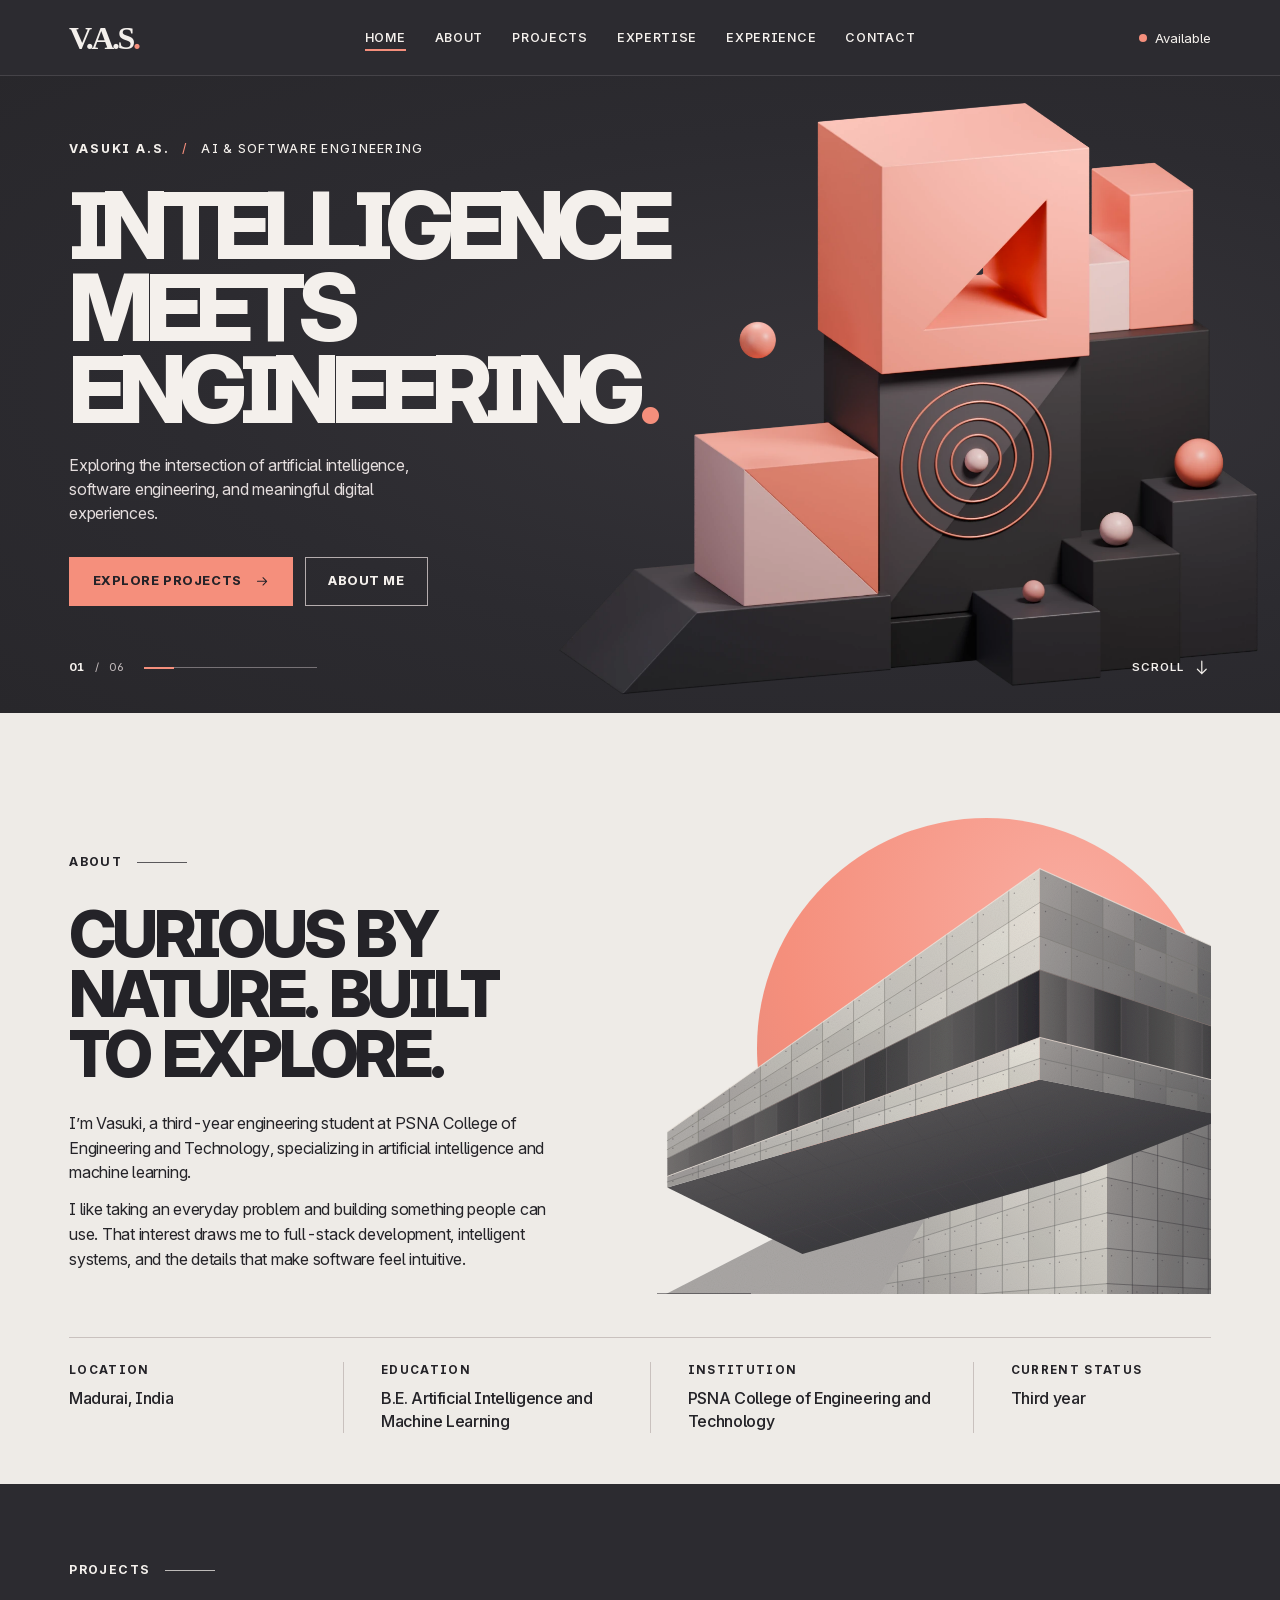
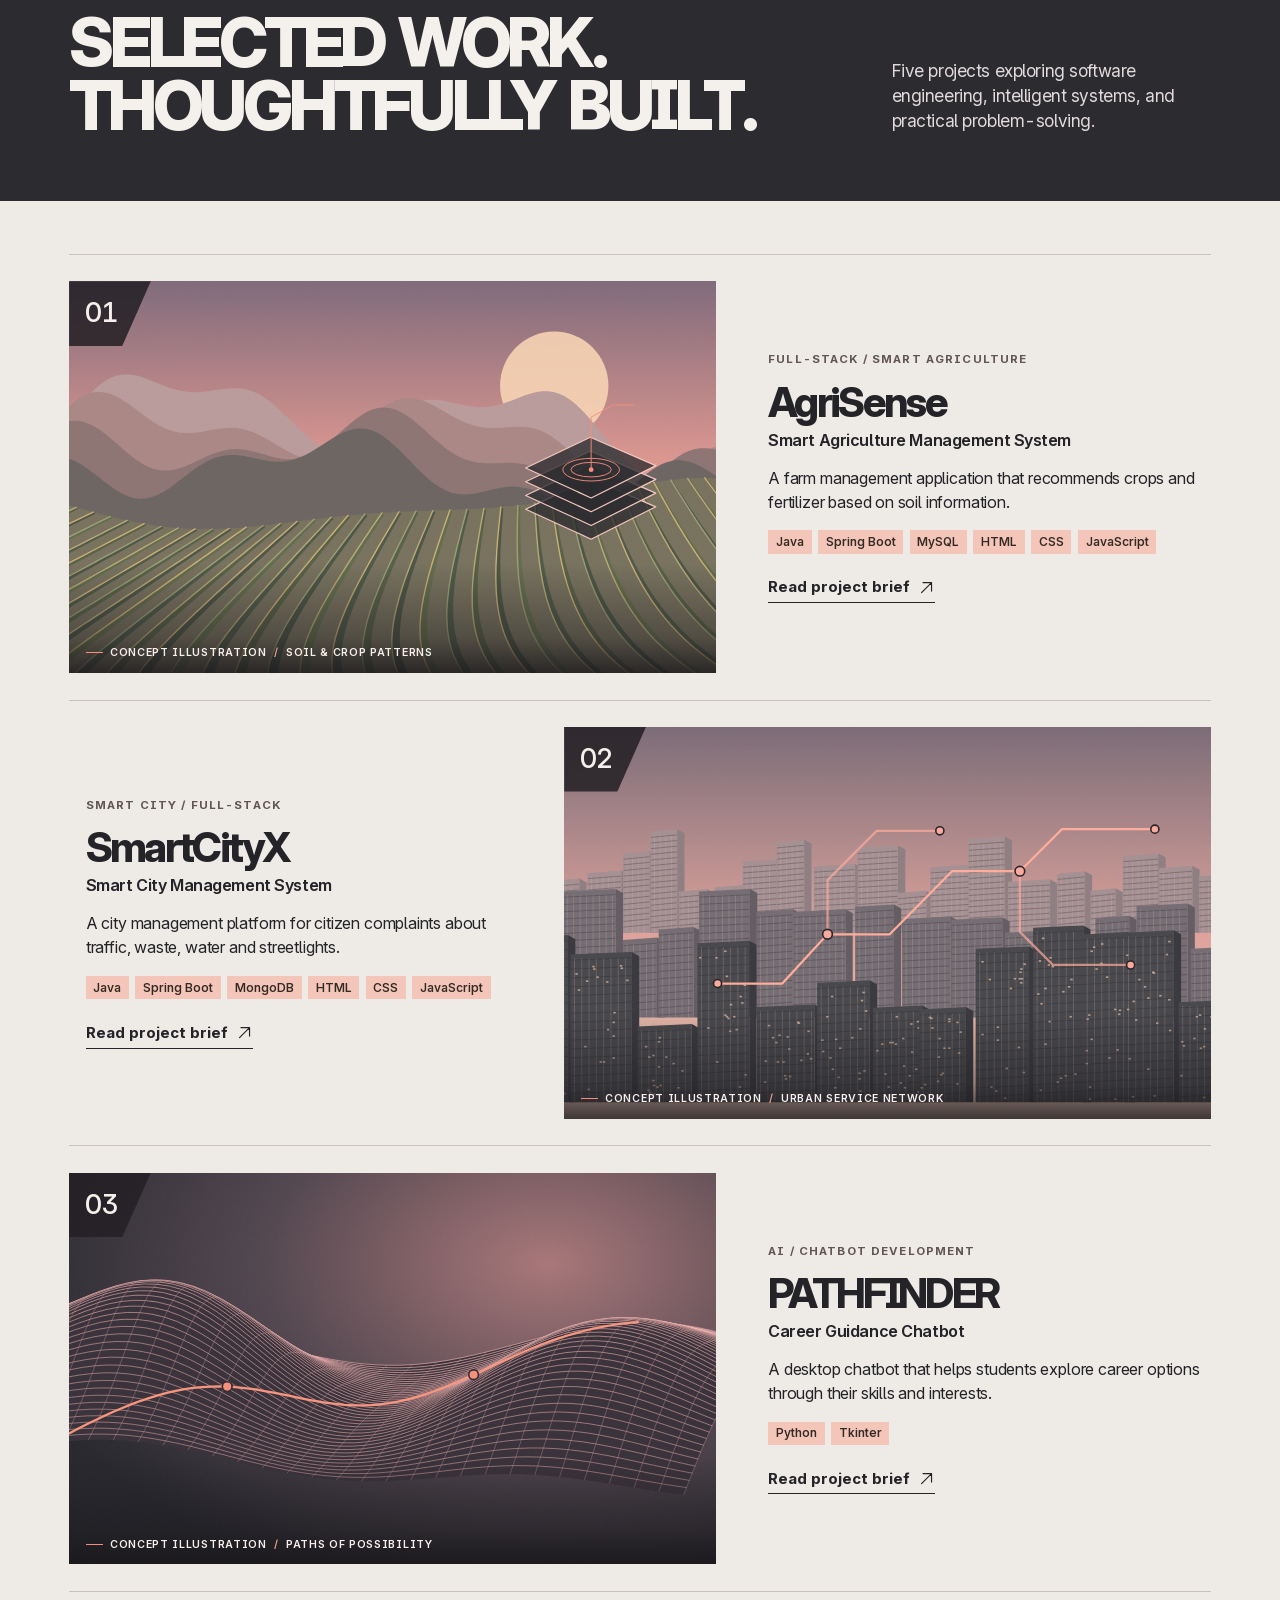
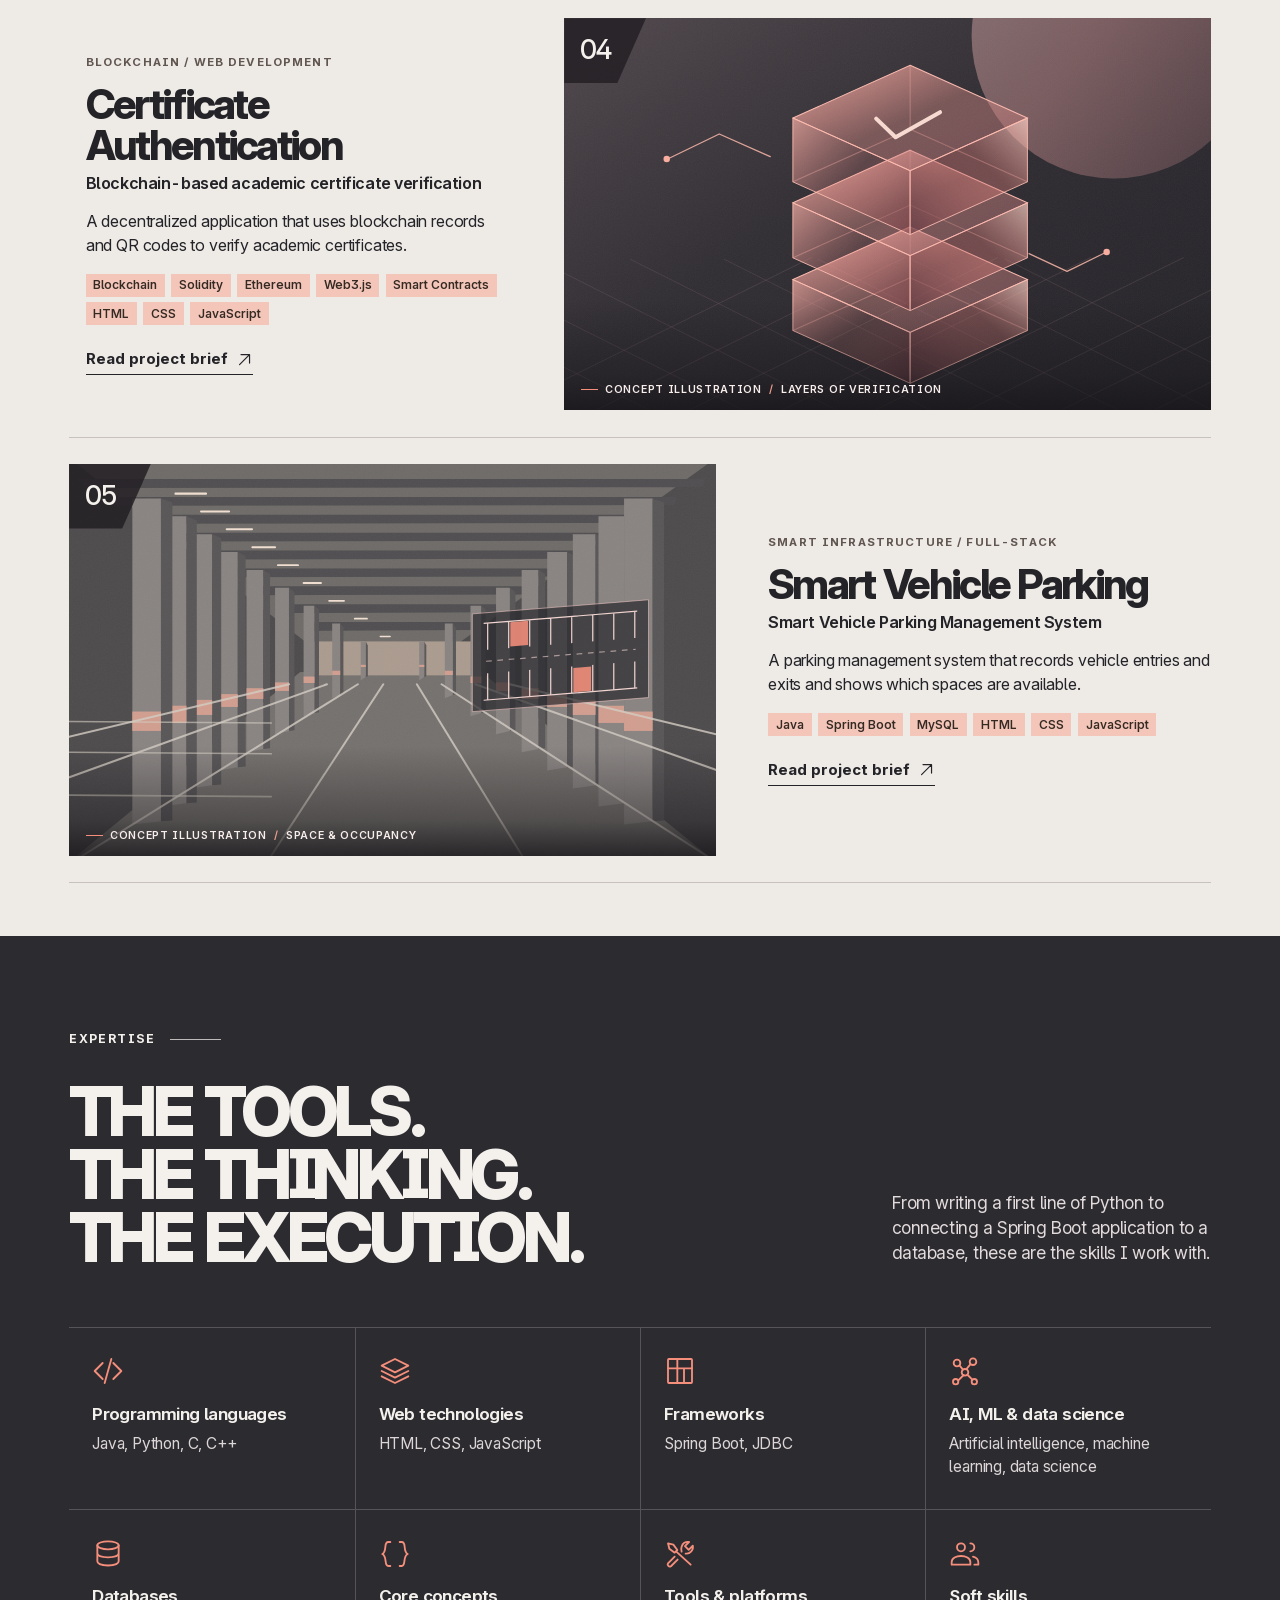
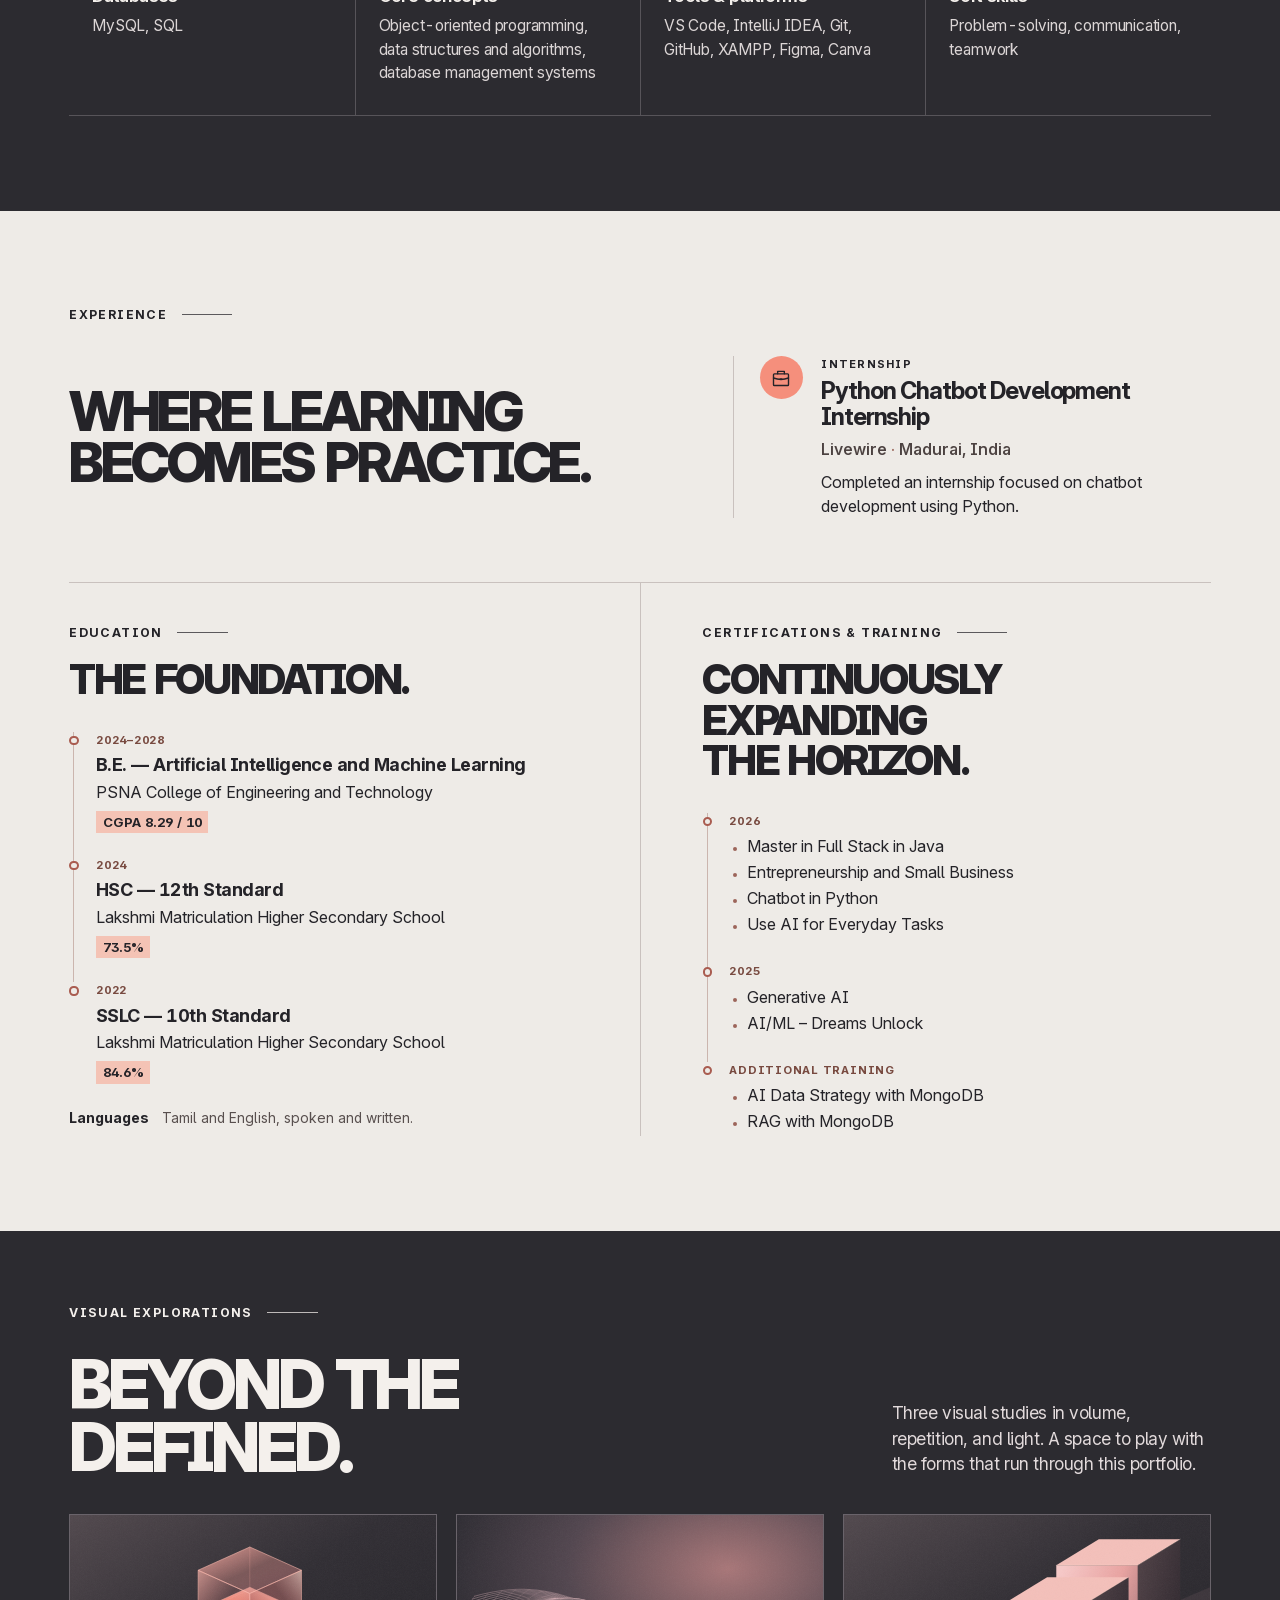
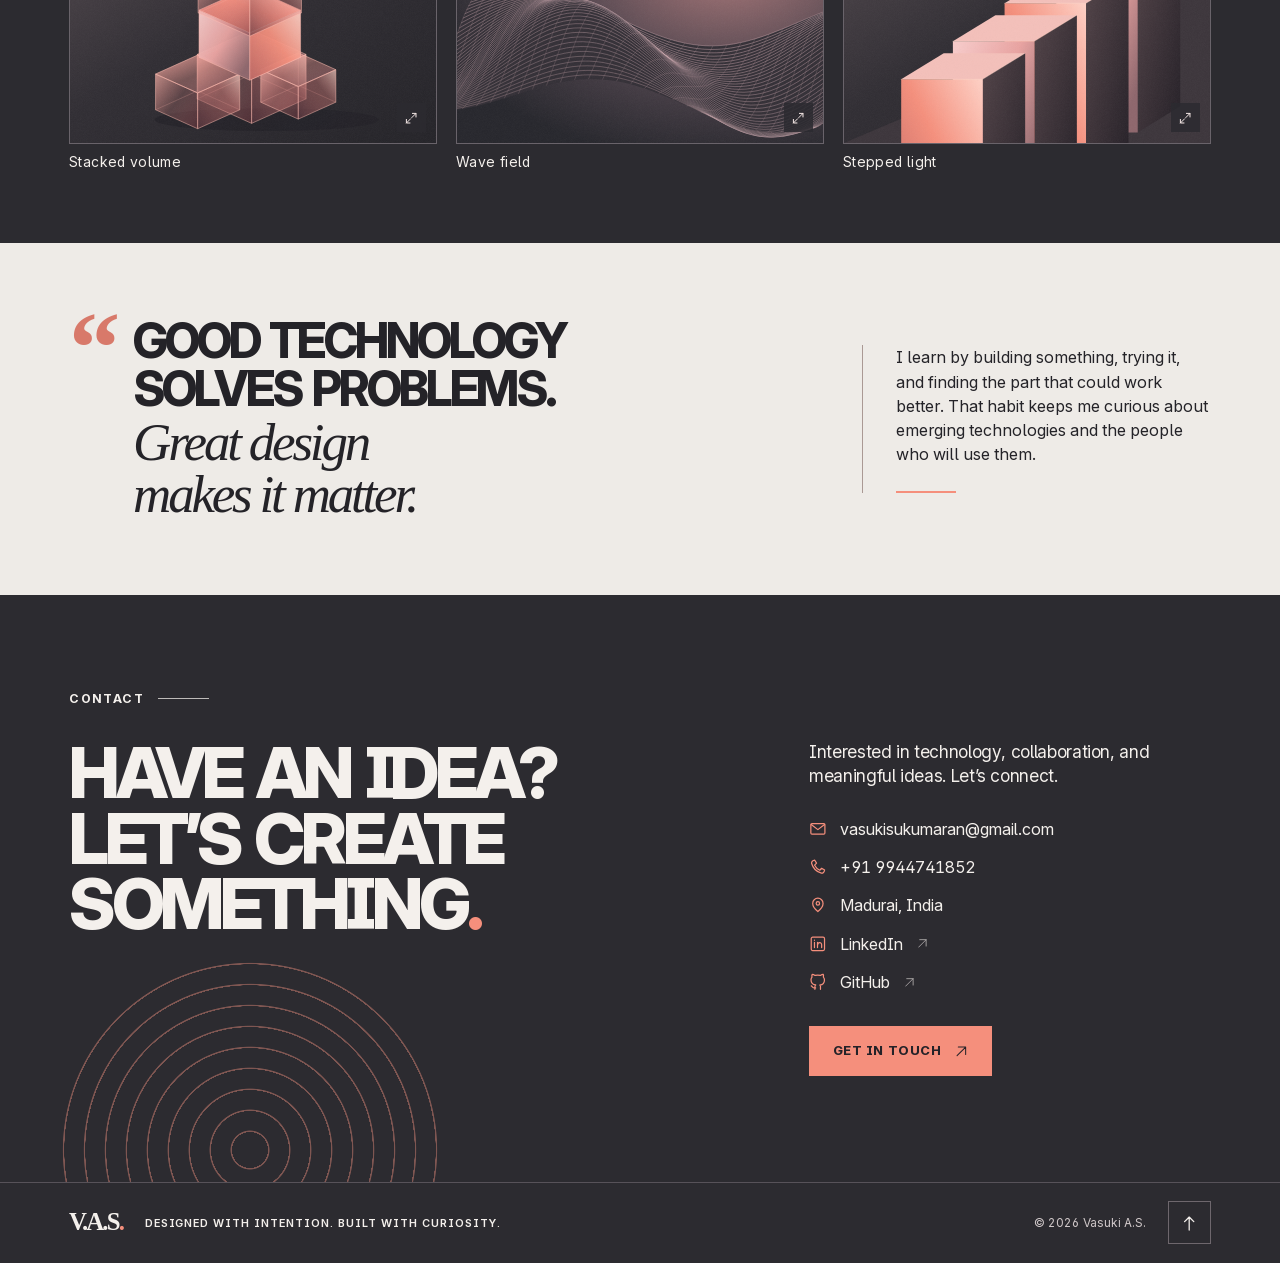
==== vasuki-portfolio/index.html @ 4e7f9bb9 "Initial commit Created from https://vercel.com/new" ====
<!doctype html>
<html lang="en">
<head>
  <meta charset="utf-8">
  <meta name="viewport" content="width=device-width, initial-scale=1">
  <meta name="theme-color" content="#2c2b30">
  <title>Vasuki A.S. — AI &amp; Software Engineering</title>
  <meta name="description" content="Explore Vasuki A.S.’s portfolio of AI, machine learning and full-stack development projects, technical skills, and education in Madurai, India.">
  <meta property="og:type" content="website">
  <meta property="og:title" content="Vasuki A.S. — AI &amp; Software Engineering">
  <meta property="og:description" content="Explore Vasuki A.S.’s portfolio of AI, machine learning and full-stack development projects, technical skills, and education in Madurai, India.">
  <link rel="icon" href="assets/monogram.svg" type="image/svg+xml">
  <link rel="preload" href="assets/inter.woff2" as="font" type="font/woff2" crossorigin>
  <link rel="preload" as="image" href="assets/hero-sculpture.webp" fetchpriority="high">
  <link rel="stylesheet" href="site.css">
  <script src="site.js" defer></script>
</head><body>
<a class="skip-link" href="#main">Skip to content</a>
<header class="site-header">
  <div class="wrap header-inner">
    <a class="wordmark" href="#home" aria-label="Vasuki A.S. home">V.A.S<span>.</span></a>
    <nav class="main-nav" id="main-nav" aria-label="Main navigation"><a href="#home" data-section="home" aria-current="location">Home</a><a href="#about" data-section="about">About</a><a href="#projects" data-section="projects">Projects</a><a href="#expertise" data-section="expertise">Expertise</a><a href="#experience" data-section="experience">Experience</a><a href="#contact" data-section="contact">Contact</a></nav>
    <a class="availability" href="#contact" aria-label="Available for opportunities. Contact Vasuki"><span aria-hidden="true"></span>Available</a>
    <button type="button" class="menu-toggle" aria-controls="main-nav" aria-expanded="false" aria-label="Open navigation">
      <span class="menu-symbol" aria-hidden="true"><i></i><i></i></span><span class="menu-label">Menu</span>
    </button>
  </div>
</header><main id="main">
<section class="hero dark" id="home" data-nav="home" aria-labelledby="hero-title">
  <div class="hero-stage">
    <div class="hero-art" aria-hidden="true">
      <img class="hero-art-img" src="assets/hero-sculpture.webp" width="1440" height="1229" alt="" fetchpriority="high">
    </div>
    <div class="wrap hero-inner">
      <div class="hero-copy">
        <p class="eyebrow hero-byline"><b>Vasuki A.S.</b><span class="slash">/</span><span>AI &amp; Software Engineering</span></p>
        <h1 id="hero-title" class="display hero-title"><span>Intelligence</span><span>meets</span><span>engineering<span class="accent">.</span></span></h1>
        <p class="hero-deck">Exploring the intersection of artificial intelligence, software engineering, and meaningful digital experiences.</p>
        <div class="actions"><a class="button primary" href="#projects">Explore projects <svg class="icon " viewBox="0 0 24 24" fill="none" stroke="currentColor" stroke-width="1.65" stroke-linejoin="round" stroke-linecap="round" aria-hidden="true" focusable="false"><path d="M4 12h15m-6-6 6 6-6 6"/></svg></a><a class="button ghost" href="#about">About me</a></div>
      </div>
    </div>
    <div class="wrap hero-foot">
      <div class="section-counter" aria-label="Section 1 of 6"><b>01</b><span>/</span><span>06</span><i aria-hidden="true"></i></div>
      <a href="#about" class="scroll-cue">Scroll <svg class="icon " viewBox="0 0 24 24" fill="none" stroke="currentColor" stroke-width="1.65" stroke-linejoin="round" stroke-linecap="round" aria-hidden="true" focusable="false"><path d="M12 3v17m-6-6 6 6 6-6"/></svg></a>
    </div>
  </div>
</section>
<section class="section paper about-section" id="about" data-nav="about" aria-labelledby="about-title">
  <div class="wrap">
    <div class="about-grid">
      <div class="about-copy">
        <p class="kicker">About</p>
        <h2 class="display section-title" id="about-title" data-reveal>Curious by<br>nature. Built<br>to explore.</h2>
        <div class="bio">
          <p>I’m Vasuki, a third-year engineering student at PSNA College of Engineering and Technology, specializing in artificial intelligence and machine learning.</p>
          <p>I like taking an everyday problem and building something people can use. That interest draws me to full-stack development, intelligent systems, and the details that make software feel intuitive.</p>
        </div>
      </div>
      <figure class="architecture" aria-label="Architectural study in concrete and coral">
        <div class="architecture-sun"></div>
        <img src="assets/about-architecture.svg" class="architecture-image" alt="An angular, cantilevered concrete building against a coral sun." width="800" height="680" loading="lazy" decoding="async">
        <span class="architectural-rule" aria-hidden="true"></span>
      </figure>
    </div>
    <dl class="bio-facts">
      <div><dt>Location</dt><dd>Madurai, India</dd></div>
      <div><dt>Education</dt><dd>B.E. Artificial Intelligence and Machine Learning</dd></div>
      <div><dt>Institution</dt><dd>PSNA College of Engineering and Technology</dd></div>
      <div><dt>Current status</dt><dd>Third year</dd></div>
    </dl>
  </div>
</section>
<section id="projects" data-nav="projects" aria-labelledby="work-title">
  <div class="work-intro dark">
    <div class="wrap"><p class="kicker">Projects</p>
      <div class="section-heading"><h2 class="display section-title" id="work-title" data-reveal>Selected work.<br>Thoughtfully built.</h2>
        <p>Five projects exploring software engineering, intelligent systems, and practical problem-solving.</p>
      </div>
    </div>
  </div>
  <div class="project-ledger paper"><div class="wrap">
<article class="project-row" id="work-agrisense" aria-labelledby="title-agrisense">
  
<figure class="project-plate plate-farm">
  <div class="plate-art">
    <img class="scene-image" src="assets/scene-farm.svg" alt="Cultivated rows crossed by a fine soil-sampling grid." width="800" height="500" loading="lazy" decoding="async">
    <svg class="photo-diagram" viewBox="0 0 800 500" preserveAspectRatio="xMidYMid slice" aria-hidden="true" focusable="false">
          <g transform="translate(565 242)" stroke-linejoin="round">
            <g fill="#2c2b30" fill-opacity=".77" stroke="#f3c7be" stroke-width="1.45">
              <path d="m0 48 80-38 81 35-80 40Z"/><path d="m0 31 80-38 81 35-80 40Z"/>
              <path d="m0 14 80-38 81 35-80 40Z"/><path d="m0-3 80-38 81 35-80 40Z"/>
            </g>
            <g fill="none" stroke="#f58f7c" stroke-width="1.15">
              <ellipse cx="81" cy="-1" rx="35" ry="14"/><ellipse cx="81" cy="-1" rx="25" ry="9"/>
              <path d="M81-1v-65l27-15h26"/>
            </g>
            <circle cx="81" cy="-1" r="3" fill="#f58f7c"/>
          </g></svg>
  </div>
  <span class="plate-index" aria-hidden="true">01</span>
  <figcaption><span class="plate-mark" aria-hidden="true"></span>Concept illustration<span class="plate-divider">/</span>Soil &amp; crop patterns</figcaption>
</figure>
  <div class="project-copy">
    <p class="eyebrow project-category"><span class="sr-only">Project 1. </span>Full-stack / Smart agriculture</p>
    <h3 id="title-agrisense"><a href="projects/agrisense.html">AgriSense</a></h3>
    <p class="project-subtitle">Smart Agriculture Management System</p>
    <p class="project-summary">A farm management application that recommends crops and fertilizer based on soil information.</p>
    <ul class="tech-list" aria-label="Technologies"><li>Java</li><li>Spring Boot</li><li>MySQL</li><li>HTML</li><li>CSS</li><li>JavaScript</li></ul>
    <a class="text-link" href="projects/agrisense.html" aria-label="Read the AgriSense project brief">Read project brief <svg class="icon " viewBox="0 0 24 24" fill="none" stroke="currentColor" stroke-width="1.65" stroke-linejoin="round" stroke-linecap="round" aria-hidden="true" focusable="false"><path d="M5 19 19 5M7 5h12v12"/></svg></a>
  </div>
</article>
<article class="project-row" id="work-smartcityx" aria-labelledby="title-smartcityx">
  
<figure class="project-plate plate-city">
  <div class="plate-art">
    <img class="scene-image" src="assets/scene-city.svg" alt="An architectural cityscape with a coral network connecting points across the skyline." width="800" height="500" loading="lazy" decoding="async">
    <svg class="photo-diagram" viewBox="0 0 800 500" preserveAspectRatio="xMidYMid slice" aria-hidden="true" focusable="false">
          <g fill="none" stroke="#ffad9b" stroke-width="2.8" stroke-linejoin="round">
            <path d="M190 325h80l56-61h77l77-78h84l52-52h115"/>
            <path d="M326 264v-67l61-61h78" opacity=".71"/>
            <path d="M564 186v75l41 41h96" opacity=".71"/>
          </g>
          <g fill="#f9aa9c" stroke="#29262b" stroke-width="2">
            <circle cx="190" cy="325" r="5"/><circle cx="326" cy="264" r="6"/>
            <circle cx="465" cy="136" r="5"/><circle cx="564" cy="186" r="6"/>
            <circle cx="731" cy="134" r="5"/><circle cx="701" cy="302" r="5"/>
          </g></svg>
  </div>
  <span class="plate-index" aria-hidden="true">02</span>
  <figcaption><span class="plate-mark" aria-hidden="true"></span>Concept illustration<span class="plate-divider">/</span>Urban service network</figcaption>
</figure>
  <div class="project-copy">
    <p class="eyebrow project-category"><span class="sr-only">Project 2. </span>Smart city / Full-stack</p>
    <h3 id="title-smartcityx"><a href="projects/smartcityx.html">SmartCityX</a></h3>
    <p class="project-subtitle">Smart City Management System</p>
    <p class="project-summary">A city management platform for citizen complaints about traffic, waste, water and streetlights.</p>
    <ul class="tech-list" aria-label="Technologies"><li>Java</li><li>Spring Boot</li><li>MongoDB</li><li>HTML</li><li>CSS</li><li>JavaScript</li></ul>
    <a class="text-link" href="projects/smartcityx.html" aria-label="Read the SmartCityX project brief">Read project brief <svg class="icon " viewBox="0 0 24 24" fill="none" stroke="currentColor" stroke-width="1.65" stroke-linejoin="round" stroke-linecap="round" aria-hidden="true" focusable="false"><path d="M5 19 19 5M7 5h12v12"/></svg></a>
  </div>
</article>
<article class="project-row" id="work-pathfinder" aria-labelledby="title-pathfinder">
  
<figure class="project-plate plate-pathfinder">
  <div class="plate-art">
    <img class="scene-image" src="assets/project-pathfinder.svg" alt="A coral wireframe landscape with several intersecting paths on charcoal." width="800" height="500" loading="lazy" decoding="async">
    
  </div>
  <span class="plate-index" aria-hidden="true">03</span>
  <figcaption><span class="plate-mark" aria-hidden="true"></span>Concept illustration<span class="plate-divider">/</span>Paths of possibility</figcaption>
</figure>
  <div class="project-copy">
    <p class="eyebrow project-category"><span class="sr-only">Project 3. </span>AI / Chatbot development</p>
    <h3 id="title-pathfinder"><a href="projects/pathfinder.html">PATHFINDER</a></h3>
    <p class="project-subtitle">Career Guidance Chatbot</p>
    <p class="project-summary">A desktop chatbot that helps students explore career options through their skills and interests.</p>
    <ul class="tech-list" aria-label="Technologies"><li>Python</li><li>Tkinter</li></ul>
    <a class="text-link" href="projects/pathfinder.html" aria-label="Read the PATHFINDER project brief">Read project brief <svg class="icon " viewBox="0 0 24 24" fill="none" stroke="currentColor" stroke-width="1.65" stroke-linejoin="round" stroke-linecap="round" aria-hidden="true" focusable="false"><path d="M5 19 19 5M7 5h12v12"/></svg></a>
  </div>
</article>
<article class="project-row" id="work-certificate-authentication" aria-labelledby="title-certificate-authentication">
  
<figure class="project-plate plate-certificate">
  <div class="plate-art">
    <img class="scene-image" src="assets/project-certificate.svg" alt="Translucent coral blocks form a stack of linked records around a verification mark." width="800" height="500" loading="lazy" decoding="async">
    
  </div>
  <span class="plate-index" aria-hidden="true">04</span>
  <figcaption><span class="plate-mark" aria-hidden="true"></span>Concept illustration<span class="plate-divider">/</span>Layers of verification</figcaption>
</figure>
  <div class="project-copy">
    <p class="eyebrow project-category"><span class="sr-only">Project 4. </span>Blockchain / Web development</p>
    <h3 id="title-certificate-authentication"><a href="projects/certificate-authentication.html">Certificate Authentication</a></h3>
    <p class="project-subtitle">Blockchain-based academic certificate verification</p>
    <p class="project-summary">A decentralized application that uses blockchain records and QR codes to verify academic certificates.</p>
    <ul class="tech-list" aria-label="Technologies"><li>Blockchain</li><li>Solidity</li><li>Ethereum</li><li>Web3.js</li><li>Smart Contracts</li><li>HTML</li><li>CSS</li><li>JavaScript</li></ul>
    <a class="text-link" href="projects/certificate-authentication.html" aria-label="Read the Certificate Authentication project brief">Read project brief <svg class="icon " viewBox="0 0 24 24" fill="none" stroke="currentColor" stroke-width="1.65" stroke-linejoin="round" stroke-linecap="round" aria-hidden="true" focusable="false"><path d="M5 19 19 5M7 5h12v12"/></svg></a>
  </div>
</article>
<article class="project-row" id="work-smart-vehicle-parking" aria-labelledby="title-smart-vehicle-parking">
  
<figure class="project-plate plate-parking">
  <div class="plate-art">
    <img class="scene-image" src="assets/scene-parking.svg" alt="An architectural parking structure paired with a diagram of marked parking bays." width="800" height="500" loading="lazy" decoding="async">
    <svg class="photo-diagram" viewBox="0 0 800 500" preserveAspectRatio="xMidYMid slice" aria-hidden="true" focusable="false">
          <g transform="matrix(1,-.08,0,1,499,193)">
            <rect x="0" y="0" width="218" height="121" fill="#29282d" fill-opacity=".7" stroke="#efc7c4" stroke-opacity=".73"/>
            <g fill="none" stroke="#f0d4d0" stroke-width="1.5">
              <path d="M14 13h190M14 108h190M19 13v33m26-33v33m26-33v33m26-33v33m26-33v33m26-33v33m26-33v33m26-33v33"/>
              <path d="M19 108V75m26 33V75m26 33V75m26 33V75m26 33V75m26 33V75m26 33V75m26 33V75"/>
              <path d="M17 60h185" stroke-dasharray="7 7" opacity=".6"/>
            </g>
            <g fill="#f58f7c" opacity=".88"><rect x="47" y="14" width="22" height="30"/><rect x="125" y="77" width="22" height="30"/></g>
          </g></svg>
  </div>
  <span class="plate-index" aria-hidden="true">05</span>
  <figcaption><span class="plate-mark" aria-hidden="true"></span>Concept illustration<span class="plate-divider">/</span>Space &amp; occupancy</figcaption>
</figure>
  <div class="project-copy">
    <p class="eyebrow project-category"><span class="sr-only">Project 5. </span>Smart infrastructure / Full-stack</p>
    <h3 id="title-smart-vehicle-parking"><a href="projects/smart-vehicle-parking.html">Smart Vehicle Parking</a></h3>
    <p class="project-subtitle">Smart Vehicle Parking Management System</p>
    <p class="project-summary">A parking management system that records vehicle entries and exits and shows which spaces are available.</p>
    <ul class="tech-list" aria-label="Technologies"><li>Java</li><li>Spring Boot</li><li>MySQL</li><li>HTML</li><li>CSS</li><li>JavaScript</li></ul>
    <a class="text-link" href="projects/smart-vehicle-parking.html" aria-label="Read the Smart Vehicle Parking project brief">Read project brief <svg class="icon " viewBox="0 0 24 24" fill="none" stroke="currentColor" stroke-width="1.65" stroke-linejoin="round" stroke-linecap="round" aria-hidden="true" focusable="false"><path d="M5 19 19 5M7 5h12v12"/></svg></a>
  </div>
</article></div></div>
</section>
<section class="section expertise dark" id="expertise" data-nav="expertise" aria-labelledby="expertise-title">
  <div class="wrap">
    <p class="kicker">Expertise</p>
    <div class="section-heading"><h2 class="display section-title" id="expertise-title" data-reveal>The tools.<br>The thinking.<br>The execution.</h2>
    <p>From writing a first line of Python to connecting a Spring Boot application to a database, these are the skills I work with.</p></div>
    <div class="skills-grid"><div class="skill"><svg class="icon " viewBox="0 0 24 24" fill="none" stroke="currentColor" stroke-width="1.65" stroke-linejoin="round" stroke-linecap="round" aria-hidden="true" focusable="false"><path d="m8 6-6 6 6 6m8-12 6 6-6 6M14.5 3l-5 18"/></svg><h3>Programming languages</h3><p>Java, Python, C, C++</p></div><div class="skill"><svg class="icon " viewBox="0 0 24 24" fill="none" stroke="currentColor" stroke-width="1.65" stroke-linejoin="round" stroke-linecap="round" aria-hidden="true" focusable="false"><path d="m2 8 10-5 10 5-10 5L2 8Zm0 4 10 5 10-5M2 16l10 5 10-5"/></svg><h3>Web technologies</h3><p>HTML, CSS, JavaScript</p></div><div class="skill"><svg class="icon " viewBox="0 0 24 24" fill="none" stroke="currentColor" stroke-width="1.65" stroke-linejoin="round" stroke-linecap="round" aria-hidden="true" focusable="false"><rect x="3" y="3" width="18" height="18" rx=".7"/><path d="M3 10h18M10 3v18m5-11v11"/></svg><h3>Frameworks</h3><p>Spring Boot, JDBC</p></div><div class="skill"><svg class="icon " viewBox="0 0 24 24" fill="none" stroke="currentColor" stroke-width="1.65" stroke-linejoin="round" stroke-linecap="round" aria-hidden="true" focusable="false"><circle cx="6" cy="6" r="2.5"/><circle cx="18" cy="5" r="2.5"/><circle cx="12" cy="13" r="2.5"/><circle cx="5" cy="20" r="2"/><circle cx="19" cy="20" r="2"/><path d="m8 8 2.5 3m3-1L16 7m-5 8-4 4m7-4 3.5 3.5"/></svg><h3>AI, ML &amp; data science</h3><p>Artificial intelligence, machine learning, data science</p></div><div class="skill"><svg class="icon " viewBox="0 0 24 24" fill="none" stroke="currentColor" stroke-width="1.65" stroke-linejoin="round" stroke-linecap="round" aria-hidden="true" focusable="false"><ellipse cx="12" cy="5.5" rx="8" ry="3"/><path d="M4 5.5v12c0 4.2 16 4.2 16 0v-12M4 11.5c0 4 16 4 16 0"/></svg><h3>Databases</h3><p>MySQL, SQL</p></div><div class="skill"><svg class="icon " viewBox="0 0 24 24" fill="none" stroke="currentColor" stroke-width="1.65" stroke-linejoin="round" stroke-linecap="round" aria-hidden="true" focusable="false"><path d="M8.5 3H7C3 3 6.5 10 2.5 12c4 2 1 9 4.5 9h1.5M15.5 3H17c4 0 .5 7 4.5 9-4 2-1 9-4.5 9h-1.5"/></svg><h3>Core concepts</h3><p>Object-oriented programming, data structures and algorithms, database management systems</p></div><div class="skill"><svg class="icon " viewBox="0 0 24 24" fill="none" stroke="currentColor" stroke-width="1.65" stroke-linejoin="round" stroke-linecap="round" aria-hidden="true" focusable="false"><path d="m3 4 4 1 3 4-2 2-4-3-1-4Zm6 6 11 10m-12-6-5 5a1.6 1.6 0 0 0 2.2 2.2l5-5m3-6c-.8-2 .1-5.3 2-6.6 1.2-.7 2.5-.9 3.6-.6l-3.1 3.1 2.8 2.8 3.1-3.1c.7 3.6-2.4 6.4-5.4 5.9"/></svg><h3>Tools &amp; platforms</h3><p>VS Code, IntelliJ IDEA, Git, GitHub, XAMPP, Figma, Canva</p></div><div class="skill"><svg class="icon " viewBox="0 0 24 24" fill="none" stroke="currentColor" stroke-width="1.65" stroke-linejoin="round" stroke-linecap="round" aria-hidden="true" focusable="false"><circle cx="9" cy="7" r="3"/><path d="M2 20v-2c0-6 14-6 14 0v2Zm14-16a3 3 0 0 1 0 6m2 4c2.2.5 4 2.3 4 4.5V20h-3"/></svg><h3>Soft skills</h3><p>Problem-solving, communication, teamwork</p></div></div>
  </div>
</section>
<section class="section experience paper" id="experience" data-nav="experience" aria-labelledby="experience-title">
  <div class="wrap">
    <p class="kicker">Experience</p>
    <div class="internship-row">
      <h2 class="display section-title" id="experience-title" data-reveal>Where learning<br>becomes practice.</h2>
      <div class="internship"><span class="icon-disc"><svg class="icon " viewBox="0 0 24 24" fill="none" stroke="currentColor" stroke-width="1.65" stroke-linejoin="round" stroke-linecap="round" aria-hidden="true" focusable="false"><rect x="3" y="7" width="18" height="14" rx="1"/><path d="M8 7V4h8v3m-13 5a25 25 0 0 0 18 0m-10 1h2"/></svg></span><div>
        <p class="eyebrow">Internship</p><h3>Python Chatbot Development Internship</h3><p class="org">Livewire <span>·</span> Madurai, India</p>
        <p>Completed an internship focused on chatbot development using Python.</p>
      </div></div>
    </div>
    <div class="academic-grid">
      <section aria-labelledby="education-title">
        <p class="kicker">Education</p><h3 class="display subheading" id="education-title">The foundation.</h3>
        <ol class="timeline"><li><span class="timeline-year">2024–2028</span><div><h4>B.E. — Artificial Intelligence and Machine Learning</h4><p>PSNA College of Engineering and Technology</p><span class="grade">CGPA 8.29 / 10</span></div></li><li><span class="timeline-year">2024</span><div><h4>HSC — 12th Standard</h4><p>Lakshmi Matriculation Higher Secondary School</p><span class="grade">73.5%</span></div></li><li><span class="timeline-year">2022</span><div><h4>SSLC — 10th Standard</h4><p>Lakshmi Matriculation Higher Secondary School</p><span class="grade">84.6%</span></div></li></ol>
        <p class="languages"><b>Languages</b> Tamil and English, spoken and written.</p>
      </section>
      <section aria-labelledby="training-title">
        <p class="kicker">Certifications &amp; training</p><h3 class="display subheading" id="training-title">Continuously expanding<br>the horizon.</h3>
        <ol class="timeline training-list"><li><span class="timeline-year">2026</span><ul class="courses"><li>Master in Full Stack in Java</li><li>Entrepreneurship and Small Business</li><li>Chatbot in Python</li><li>Use AI for Everyday Tasks</li></ul></li><li><span class="timeline-year">2025</span><ul class="courses"><li>Generative AI</li><li>AI/ML – Dreams Unlock</li></ul></li><li><span class="timeline-year">Additional training</span><ul class="courses"><li>AI Data Strategy with MongoDB</li><li>RAG with MongoDB</li></ul></li></ol>
      </section>
    </div>
  </div>
</section>
<section class="section exploration dark" aria-labelledby="explore-title" data-nav="experience">
  <div class="wrap"><p class="kicker">Visual explorations</p>
    <div class="section-heading"><h2 class="display section-title" id="explore-title" data-reveal>Beyond the<br>defined.</h2>
    <p>Three visual studies in volume, repetition, and light. A space to play with the forms that run through this portfolio.</p></div>
    <div class="studies">
      <figure class="study">
        <a class="study-open" href="assets/study-volume.svg" data-study="0" aria-label="Enlarge the Stacked volume study" aria-haspopup="dialog">
          <img src="assets/study-volume.svg" alt="Translucent cubes study how one surface changes the colour of the next." width="800" height="500" loading="lazy" decoding="async">
          <span class="study-expand"><svg class="icon " viewBox="0 0 24 24" fill="none" stroke="currentColor" stroke-width="1.65" stroke-linejoin="round" stroke-linecap="round" aria-hidden="true" focusable="false"><path d="M14 4h6v6M4 14v6h6M20 4l-7 7M4 20l7-7"/></svg></span>
        </a>
        <figcaption>Stacked volume</figcaption><p class="sr-only study-description">Translucent cubes study how one surface changes the colour of the next.</p>
      </figure>
      <figure class="study">
        <a class="study-open" href="assets/study-wave.svg" data-study="1" aria-label="Enlarge the Wave field study" aria-haspopup="dialog">
          <img src="assets/study-wave.svg" alt="A grid of fine lines bends across a continuous surface." width="800" height="500" loading="lazy" decoding="async">
          <span class="study-expand"><svg class="icon " viewBox="0 0 24 24" fill="none" stroke="currentColor" stroke-width="1.65" stroke-linejoin="round" stroke-linecap="round" aria-hidden="true" focusable="false"><path d="M14 4h6v6M4 14v6h6M20 4l-7 7M4 20l7-7"/></svg></span>
        </a>
        <figcaption>Wave field</figcaption><p class="sr-only study-description">A grid of fine lines bends across a continuous surface.</p>
      </figure>
      <figure class="study">
        <a class="study-open" href="assets/study-steps.svg" data-study="2" aria-label="Enlarge the Stepped light study" aria-haspopup="dialog">
          <img src="assets/study-steps.svg" alt="A staircase turns a single light source into bands of coral, blush and graphite." width="800" height="500" loading="lazy" decoding="async">
          <span class="study-expand"><svg class="icon " viewBox="0 0 24 24" fill="none" stroke="currentColor" stroke-width="1.65" stroke-linejoin="round" stroke-linecap="round" aria-hidden="true" focusable="false"><path d="M14 4h6v6M4 14v6h6M20 4l-7 7M4 20l7-7"/></svg></span>
        </a>
        <figcaption>Stepped light</figcaption><p class="sr-only study-description">A staircase turns a single light source into bands of coral, blush and graphite.</p>
      </figure></div>
  </div>
</section>
<dialog class="study-dialog" id="study-dialog" aria-labelledby="study-dialog-title">
  <div class="dialog-bar"><p class="eyebrow">Visual exploration</p><button class="dialog-close" type="button" aria-label="Close enlarged study"><svg class="icon " viewBox="0 0 24 24" fill="none" stroke="currentColor" stroke-width="1.65" stroke-linejoin="round" stroke-linecap="round" aria-hidden="true" focusable="false"><path d="m5 5 14 14M19 5 5 19"/></svg></button></div>
  <img class="dialog-image" src="assets/study-volume.svg" alt="" width="800" height="500" loading="lazy">
  <div class="dialog-copy"><div><h2 id="study-dialog-title"></h2><p class="dialog-description"></p></div>
    <div class="dialog-controls"><button type="button" class="prev-study" aria-label="Previous study"><svg class="icon " viewBox="0 0 24 24" fill="none" stroke="currentColor" stroke-width="1.65" stroke-linejoin="round" stroke-linecap="round" aria-hidden="true" focusable="false"><path d="M20 12H4m6-6-6 6 6 6"/></svg></button><button type="button" class="next-study" aria-label="Next study"><svg class="icon " viewBox="0 0 24 24" fill="none" stroke="currentColor" stroke-width="1.65" stroke-linejoin="round" stroke-linecap="round" aria-hidden="true" focusable="false"><path d="M4 12h15m-6-6 6 6-6 6"/></svg></button></div>
  </div>
</dialog>
<section class="philosophy paper" data-nav="experience" aria-label="Personal philosophy">
  <div class="wrap quote-grid">
    <blockquote><span class="quote-mark" aria-hidden="true">“</span><p>Good technology<br>solves problems.<br><em>Great design<br>makes it matter.</em></p></blockquote>
    <p class="reflection">I learn by building something, trying it, and finding the part that could work better. That habit keeps me curious about emerging technologies and the people who will use them.</p>
  </div>
</section>
<section class="section contact dark" id="contact" data-nav="contact" aria-labelledby="contact-title">
  <div class="contact-rings" aria-hidden="true"></div><div class="wrap">
    <p class="kicker">Contact</p>
    <div class="contact-grid">
      <h2 class="display section-title" id="contact-title" data-reveal>Have an idea?<br>Let’s create<br>something<span class="accent">.</span></h2>
      <div class="contact-details"><p>Interested in technology, collaboration, and meaningful ideas. Let’s connect.</p>
        <ul class="contact-list"><li><a href="mailto:vasukisukumaran@gmail.com"><svg class="icon " viewBox="0 0 24 24" fill="none" stroke="currentColor" stroke-width="1.65" stroke-linejoin="round" stroke-linecap="round" aria-hidden="true" focusable="false"><rect x="2.5" y="5" width="19" height="14" rx="1.5"/><path d="m3 6 9 7 9-7"/></svg><span>vasukisukumaran@gmail.com</span></a></li><li><a href="tel:+919944741852"><svg class="icon " viewBox="0 0 24 24" fill="none" stroke="currentColor" stroke-width="1.65" stroke-linejoin="round" stroke-linecap="round" aria-hidden="true" focusable="false"><path d="m7.8 3 2.4 4-2.6 2.7a15.5 15.5 0 0 0 6.9 6.8l2.6-2.6 4 2.3c-.5 3-2.2 4.7-4.4 4.3A19.2 19.2 0 0 1 3.5 7.1C3.2 5 4.9 3.4 7.8 3Z"/></svg><span>+91 9944741852</span></a></li><li><span class="location"><svg class="icon " viewBox="0 0 24 24" fill="none" stroke="currentColor" stroke-width="1.65" stroke-linejoin="round" stroke-linecap="round" aria-hidden="true" focusable="false"><path d="M19 10c0 5-7 11-7 11S5 15 5 10a7 7 0 0 1 14 0Z"/><circle cx="12" cy="10" r="2.3"/></svg><span>Madurai, India</span></span></li><li><a href="https://linkedin.com/in/vasuki-a-s-3389b7339" target="_blank" rel="noopener noreferrer"><svg class="icon " viewBox="0 0 24 24" fill="none" stroke="currentColor" stroke-width="1.65" stroke-linejoin="round" stroke-linecap="round" aria-hidden="true" focusable="false"><rect x="3" y="3" width="18" height="18" rx="2"/><path d="M7.4 10v7m0-10v.2m4.1 9.8v-7m.2 3.4c0-4 5.4-4.2 5.4-.3V17"/></svg><span>LinkedIn</span><svg class="icon row-arrow" viewBox="0 0 24 24" fill="none" stroke="currentColor" stroke-width="1.65" stroke-linejoin="round" stroke-linecap="round" aria-hidden="true" focusable="false"><path d="M5 19 19 5M7 5h12v12"/></svg></a></li><li><a href="https://github.com/vasukisukumaran" target="_blank" rel="noopener noreferrer"><svg class="icon " viewBox="0 0 24 24" fill="none" stroke="currentColor" stroke-width="1.65" stroke-linejoin="round" stroke-linecap="round" aria-hidden="true" focusable="false"><path d="M9 20c-4.2 1.1-4.2-2-6-2.5M15.5 22v-3.6c0-1-.4-1.8-1-2.1 3.4-.4 6.4-1.7 6.4-7a5.4 5.4 0 0 0-1.5-3.8 5 5 0 0 0-.1-3.6s-1.2-.4-3.9 1.4a13.6 13.6 0 0 0-7.2 0C5.4 1.5 4.2 2 4.2 2a5 5 0 0 0-.1 3.6A5.4 5.4 0 0 0 2.7 9c0 5.3 3 6.7 6.4 7.1-.6.4-1.1 1.3-1.1 2.4V22"/></svg><span>GitHub</span><svg class="icon row-arrow" viewBox="0 0 24 24" fill="none" stroke="currentColor" stroke-width="1.65" stroke-linejoin="round" stroke-linecap="round" aria-hidden="true" focusable="false"><path d="M5 19 19 5M7 5h12v12"/></svg></a></li></ul>
        <a class="button primary" href="mailto:vasukisukumaran@gmail.com">Get in touch <svg class="icon " viewBox="0 0 24 24" fill="none" stroke="currentColor" stroke-width="1.65" stroke-linejoin="round" stroke-linecap="round" aria-hidden="true" focusable="false"><path d="M5 19 19 5M7 5h12v12"/></svg></a>
      </div>
    </div>
  </div>
</section></main>
<footer class="site-footer dark">
  <div class="wrap footer-inner"><a class="wordmark" href="#home" aria-label="Vasuki A.S. home">V.A.S<span>.</span></a>
    <p>Designed with intention. Built with curiosity.</p>
    <small>© 2026 Vasuki A.S.</small>
    <a href="#home" class="back-top" aria-label="Back to home"><svg class="icon " viewBox="0 0 24 24" fill="none" stroke="currentColor" stroke-width="1.65" stroke-linejoin="round" stroke-linecap="round" aria-hidden="true" focusable="false"><path d="M12 21V4m-6 6 6-6 6 6"/></svg></a>
  </div>
</footer></body></html>
---- vasuki-portfolio/site.css ----
@font-face {
  font-family: Inter;
  src: url("assets/inter.woff2") format("woff2");
  font-style: normal;
  font-weight: 100 900;
  font-display: swap;
}

:root {
  --charcoal: #2c2b30;
  --graphite: #4f4f51;
  --neutral: #d6d6d6;
  --blush: #f2c4ce;
  --coral: #f58f7c;
  --paper: #eeebe7;
  --light: #f4f0ec;
  --ink: #242328;
  --faint-light: #cabfc0;
  --dark-rule: #575459;
  --light-rule: #c9c1be;
  --border-accent: #a95c50;
  --gutter: clamp(1.4rem, 5.4vw, 6.5rem);
  --section-pad: clamp(4rem, 7.4vw, 8rem);
  --header-height: 4.7rem;
  --display: Inter, "Helvetica Neue", Arial, sans-serif;
  --serif: Georgia, "Times New Roman", serif;
  --ease: cubic-bezier(.21, .7, .24, 1);
  color-scheme: light;
  scroll-behavior: smooth;
  scroll-padding-top: var(--header-height);
}

*, *::before, *::after { box-sizing: border-box; }
body { margin: 0; color: var(--ink); background: var(--paper); font-family: var(--display); -webkit-font-smoothing: antialiased; }
button, input { font: inherit; }
a { color: inherit; text-decoration: none; }
button { color: inherit; }
button, a { -webkit-tap-highlight-color: transparent; }
button:focus-visible, a:focus-visible { outline: 3px solid currentColor; outline-offset: 5px; }
::selection { color: var(--ink); background: var(--coral); }
img, svg { display: block; }
img { max-width: 100%; }
p, h1, h2, h3, h4, figure, blockquote, dl, dd, ol, ul { margin: 0; }
button { cursor: pointer; }
main, .wrap, .project-copy, .about-copy, .section-heading > *, .academic-grid > *, .contact-grid > * { min-width: 0; }
.wrap { width: 100%; max-width: 100rem; margin-inline: auto; padding-inline: var(--gutter); }
.paper { background: var(--paper); color: var(--ink); }
.dark { background: var(--charcoal); color: var(--light); }
.section { padding-block: var(--section-pad); }
.icon { width: 1.15em; height: 1.15em; display: inline-block; flex: none; vertical-align: middle; }
.sr-only { position: absolute; width: 1px; height: 1px; padding: 0; margin: -1px; clip-path: inset(50%); overflow: hidden; white-space: nowrap; border: 0; }
.skip-link { position: fixed; top: .6rem; left: .8rem; z-index: 80; transform: translateY(-180%); background: var(--light); color: var(--ink); padding: .75rem 1rem; }
.skip-link:focus { transform: none; }
.display { font-family: var(--display); font-weight: 820; font-optical-sizing: auto; text-transform: uppercase; line-height: .93; letter-spacing: -.063em; }
.section-title { font-size: clamp(3.1rem, 5.28vw, 6.15rem); }
.subheading { font-size: clamp(2rem, 3.2vw, 3.55rem); line-height: .99; letter-spacing: -.057em; }
.accent { color: var(--coral); }
.eyebrow, .kicker, .bio-facts dt, .timeline-year {
  font-size: .775rem; font-weight: 700; letter-spacing: .113em; line-height: 1.45; text-transform: uppercase;
}
.kicker { display: flex; align-items: center; gap: .9rem; margin-bottom: clamp(1.6rem, 2.55vw, 2.8rem); }
.kicker::after { content: ""; width: 3.15rem; height: 1px; background: currentColor; opacity: .73; }
.button { min-height: 3.1rem; padding: .9rem 1.4rem; display: inline-flex; align-items: center; justify-content: center; gap: .8rem; font-size: .8rem; font-weight: 750; letter-spacing: .045em; line-height: 1.15; text-transform: uppercase; border: 1px solid transparent; transition: background .22s, border-color .22s, color .22s; }
.button .icon, .text-link .icon, .row-arrow, .scroll-cue .icon, .next-project .icon { transition: transform .28s var(--ease); }
.primary { color: #242228; background: var(--coral); border-color: var(--coral); }
.primary:hover { background: #ffad9b; border-color: #ffad9b; }
.primary:hover .icon { transform: translateX(.18rem); }
.ghost { color: var(--light); border-color: #b5adae; background: transparent; }
.ghost:hover { color: var(--ink); background: var(--light); border-color: var(--light); }
.text-link { display: inline-flex; align-items: center; gap: .51rem; width: fit-content; font-weight: 720; font-size: .93rem; padding-block: .35rem; border-bottom: 1px solid currentColor; }
.text-link:hover .icon { transform: translate(.13rem, -.13rem); }

/* Navigation */
.site-header { z-index: 30; position: sticky; top: 0; min-height: var(--header-height); color: var(--light); background: var(--charcoal); border-bottom: 1px solid #454348; }
.header-inner { height: var(--header-height); display: grid; grid-template-columns: 1fr auto 1fr; align-items: center; }
.wordmark { display: inline-block; width: fit-content; font-family: var(--serif); font-weight: 700; font-size: 2rem; line-height: 1; letter-spacing: -.075em; white-space: nowrap; }
.wordmark span { color: var(--coral); }
.main-nav { display: flex; align-items: center; gap: clamp(1.15rem, 2.28vw, 2.45rem); }
.main-nav a { position: relative; font-size: .78rem; text-transform: uppercase; font-weight: 555; letter-spacing: .055em; padding-block: .78rem; white-space: nowrap; }
.main-nav a::after { content: ""; position: absolute; left: 0; bottom: .42rem; width: 100%; height: 2px; background: var(--coral); transform-origin: left; transform: scaleX(0); transition: transform .24s var(--ease); }
.main-nav a:hover::after, .main-nav a[aria-current]::after { transform: scaleX(1); }
.availability { display: inline-flex; justify-self: end; align-items: center; gap: .51rem; font-size: .82rem; min-height: 2.75rem; }
.availability > span { width: .5rem; height: .5rem; background: var(--coral); border-radius: 50%; }
.menu-toggle { display: none; }

/* Opening composition */
.hero { position: relative; isolation: isolate; overflow: hidden; background: radial-gradient(ellipse at 69% 49%, #363439 0%, #2c2b30 56%, #28272b 100%); }
.hero-stage { max-width: 110rem; min-height: clamp(38.3rem, 46.3vw, 48.75rem); margin-inline: auto; position: relative; display: flex; align-items: center; }
.hero-inner { position: relative; z-index: 2; pointer-events: none; padding-top: clamp(3.6rem, 5vw, 6rem); padding-bottom: clamp(6.7rem, 8.1vw, 9.6rem); }
.hero-copy { width: 57%; }
.hero-copy a { pointer-events: auto; }
.hero-byline { display: flex; align-items: center; flex-wrap: wrap; column-gap: .8rem; font-size: .77rem; font-weight: 470; letter-spacing: .105em; }
.hero-byline b { font-weight: 730; letter-spacing: .15em; }
.slash { color: var(--coral); }
.hero-title { font-size: clamp(4.9rem, 7.2vw, 8.18rem); line-height: .89; letter-spacing: -.076em; font-weight: 820; margin-block: clamp(1.65rem, 2.1vw, 2.3rem) 1.4rem; }
.hero-title > span { display: block; }
.hero-title .accent { margin-left: -.005em; }
.hero-deck { max-width: 24.25rem; color: #e4dddd; font-size: clamp(1rem, 1.2vw, 1.22rem); line-height: 1.5; letter-spacing: -.016em; }
.actions { display: flex; flex-wrap: wrap; gap: .75rem; margin-top: clamp(1.5rem, 2.45vw, 2.8rem); }
.hero-art { pointer-events: none; position: absolute; width: 56.5%; right: .8%; top: 1.5%; bottom: 1%; z-index: 1; display: flex; justify-content: flex-end; align-items: flex-end; }
.hero-art-img { width: 100%; height: 100%; object-fit: contain; object-position: right bottom; will-change: auto; }
.hero-foot { position: absolute; z-index: 3; inset-inline: 0; bottom: 1.72rem; display: flex; align-items: center; justify-content: space-between; pointer-events: none; }
.section-counter, .scroll-cue { display: inline-flex; align-items: center; gap: .59rem; font-size: .72rem; line-height: 1; letter-spacing: .09em; }
.section-counter { font-variant-numeric: tabular-nums; }
.section-counter > span { color: #c5bdbe; }
.section-counter i { position: relative; display: inline-block; width: clamp(5rem, 13.5vw, 13rem); height: 1px; margin-left: .6rem; background: #777276; }
.section-counter i::after { content: ""; position: absolute; left: 0; width: 17%; height: 2px; top: -.5px; background: var(--coral); }
.scroll-cue { min-height: 2.3rem; pointer-events: auto; text-transform: uppercase; font-weight: 600; }
.scroll-cue .icon { width: 1.1rem; height: 1.1rem; }
.scroll-cue:hover .icon { transform: translateY(.2rem); }

/* Editorial introduction */
.about-section { padding-bottom: clamp(2.6rem, 4vw, 4.75rem); overflow: hidden; }
.about-grid { display: grid; grid-template-columns: .95fr 1.05fr; gap: clamp(2rem, 6.8vw, 8.4rem); align-items: end; }
.about-copy { padding-bottom: 1.4rem; }
.about-copy .section-title { font-size: clamp(3.12rem, 5.06vw, 5.6rem); }
.bio { max-width: 32rem; margin-top: 1.65rem; font-size: clamp(1rem, 1.12vw, 1.15rem); line-height: 1.55; letter-spacing: -.015em; }
.bio p + p { margin-top: .75rem; }
.architecture { position: relative; aspect-ratio: 1.14; min-width: 0; align-self: end; isolation: isolate; overflow: hidden; }
.architecture-sun { position: absolute; width: 83%; aspect-ratio: 1; border-radius: 50%; background: radial-gradient(circle at 68% 21%, #f9aca0, var(--coral) 60%, #dc877b); top: 2%; right: -1%; }
.architecture-image { width: 100%; height: 100%; object-fit: cover; object-position: center; position: absolute; inset: 0; }
.architectural-rule { width: 17%; border-top: 1px solid var(--ink); position: absolute; bottom: 0; left: 0; opacity: .5; }
.bio-facts { border-top: 1px solid var(--light-rule); margin-top: clamp(2.2rem, 3.4vw, 3.8rem); padding-top: 1.45rem; display: grid; grid-template-columns: 1fr 1.12fr 1.18fr .87fr; }
.bio-facts > div { padding-inline: clamp(1rem, 2.9vw, 3.2rem); border-left: 1px solid var(--light-rule); }
.bio-facts > div:first-child { padding-left: 0; border-left: 0; }
.bio-facts > div:last-child { padding-right: 0; }
.bio-facts dt { font-size: .73rem; margin-bottom: .55rem; }
.bio-facts dd { line-height: 1.43; font-size: 1rem; font-weight: 520; letter-spacing: -.022em; max-width: 18rem; }

/* Selected work */
.work-intro { padding-block: clamp(3.7rem, 6vw, 6.8rem) clamp(3.3rem, 5vw, 5.8rem); }
.section-heading { display: grid; grid-template-columns: minmax(0, 1.77fr) minmax(0, .75fr); align-items: end; gap: clamp(1.7rem, 5.4vw, 6rem); }
.section-heading > p { font-size: clamp(1.02rem, 1.35vw, 1.35rem); line-height: 1.46; letter-spacing: -.025em; max-width: 24rem; margin-bottom: .25rem; }
.dark .section-heading > p { color: #e2dadb; }
.project-ledger { padding-block: clamp(1.75rem, 4.1vw, 4.5rem); }
.project-row { display: grid; grid-template-columns: minmax(0, 1.3fr) minmax(0, .89fr); align-items: stretch; gap: clamp(2rem, 4.1vw, 4.7rem); border-top: 1px solid var(--light-rule); padding-block: 1.65rem; scroll-margin-top: 1rem; }
.project-row:last-child { border-bottom: 1px solid var(--light-rule); }
.project-row:nth-child(even) { grid-template-columns: minmax(0, .89fr) minmax(0, 1.3fr); }
.project-row:nth-child(even) .project-plate { order: 2; }
.project-row:nth-child(even) .project-copy { padding-left: clamp(.2rem, 1.3vw, 1.6rem); }
.project-plate { position: relative; overflow: hidden; color: var(--light); background: var(--charcoal); isolation: isolate; min-height: 0; aspect-ratio: 1.65; width: 100%; align-self: center; }
.project-plate::after { content: ""; position: absolute; inset: 0; pointer-events: none; z-index: 1; background: linear-gradient(0deg, rgba(24,22,26,.82) 0%, rgba(24,22,26,.4) 9%, transparent 28%); }
.plate-art { position: absolute; inset: 0; transition: transform .75s var(--ease); }
.scene-image, .photo-diagram { width: 100%; height: 100%; position: absolute; inset: 0; object-fit: cover; }
.photo-diagram { z-index: 1; }
.plate-city .scene-image { filter: saturate(.72) contrast(1.03); }
.plate-parking .scene-image { filter: saturate(.7); }
.plate-index { z-index: 2; position: absolute; top: 0; left: 0; padding: .94rem 2.15rem 1.1rem 1rem; font-size: clamp(1.35rem, 2.1vw, 2.2rem); font-weight: 520; letter-spacing: -.05em; font-variant-numeric: tabular-nums; background: rgba(35,32,37,.86); clip-path: polygon(0 0, 100% 0, 65% 100%, 0 100%); }
.project-plate figcaption { position: absolute; z-index: 3; left: 1.05rem; bottom: .85rem; right: .65rem; display: flex; align-items: center; gap: .45rem; text-transform: uppercase; font-size: .665rem; font-weight: 600; line-height: 1.25; letter-spacing: .065em; color: #f8eeec; }
.plate-divider { color: #efa18f; }
.plate-mark { width: 1.05rem; height: 1px; background: var(--coral); }
.project-copy { align-self: center; padding-block: .65rem; }
.project-category { font-size: .715rem; letter-spacing: .1em; color: #625651; margin-bottom: .85rem; }
.project-copy h3 { font-size: clamp(2rem, 3.24vw, 3.8rem); font-weight: 760; line-height: .99; letter-spacing: -.065em; }
.project-copy h3 a { transition: color .2s; }
.project-copy h3 a:hover { color: #915447; }
.project-subtitle { margin-top: .43rem; font-size: clamp(1rem, 1.24vw, 1.25rem); font-weight: 620; line-height: 1.35; letter-spacing: -.027em; }
.project-summary { margin-top: .9rem; max-width: 32rem; font-size: 1rem; line-height: 1.5; letter-spacing: -.011em; }
.tech-list { display: flex; flex-wrap: wrap; gap: .33rem .4rem; list-style: none; padding: 0; }
.project-copy .tech-list { margin-block: 1.05rem 1.2rem; }
.tech-list li { font-size: .75rem; font-weight: 575; line-height: 1.3; background: #f3c6b9; color: #352923; padding: .24rem .48rem; }
@media (hover: hover) {
  .project-row:hover .plate-art, .case-body .project-plate:hover .plate-art { transform: scale(1.025); }
}

/* Skills and professional background */
.expertise .section-heading { margin-bottom: clamp(2.4rem, 4.5vw, 4.8rem); }
.skills-grid { display: grid; grid-template-columns: repeat(4, minmax(0, 1fr)); border-block: 1px solid var(--dark-rule); }
.skill { min-width: 0; padding: 1.7rem clamp(1.05rem, 1.8vw, 2rem) 1.9rem; position: relative; transition: background .22s; }
.skill:not(:nth-child(4n+1)) { border-left: 1px solid var(--dark-rule); }
.skill:nth-child(n+5) { border-top: 1px solid var(--dark-rule); }
.skill > .icon { color: var(--coral); width: 2rem; height: 2rem; stroke-width: 1.38; margin-bottom: 1.02rem; }
.skill h3 { font-size: clamp(1.06rem, 1.32vw, 1.42rem); font-weight: 650; letter-spacing: -.035em; margin-bottom: .5rem; line-height: 1.19; }
.skill p { color: #dcd6d6; font-size: .97rem; line-height: 1.52; letter-spacing: -.012em; }
.skill:hover { background: #333237; }
.internship-row { display: grid; grid-template-columns: 1.12fr .88fr; gap: 3.5rem; align-items: center; }
.internship-row .section-title { font-size: clamp(2.8rem, 4.3vw, 4.7rem); }
.internship { display: grid; grid-template-columns: auto 1fr; gap: 1.15rem; padding-left: 1.6rem; border-left: 1px solid var(--light-rule); }
.icon-disc { width: 2.7rem; height: 2.7rem; display: grid; place-items: center; border-radius: 50%; background: var(--coral); color: var(--ink); }
.icon-disc .icon { width: 1.25rem; height: 1.25rem; }
.internship .eyebrow { font-size: .69rem; }
.internship h3 { margin-top: .35rem; font-size: clamp(1.38rem, 1.85vw, 2rem); line-height: 1.1; font-weight: 715; letter-spacing: -.048em; }
.internship .org { color: #4c4241; font-weight: 560; margin-top: .55rem; }
.org span { color: #9b695d; }
.internship p:last-child { margin-top: .7rem; line-height: 1.5; max-width: 28rem; }
.academic-grid { border-top: 1px solid var(--light-rule); margin-top: clamp(3rem, 5vw, 5.7rem); display: grid; grid-template-columns: 1fr 1fr; }
.academic-grid > section { padding-top: clamp(2rem, 3.2vw, 3.6rem); }
.academic-grid > section:first-child { padding-right: clamp(1.7rem, 4.8vw, 5.6rem); }
.academic-grid > section + section { padding-left: clamp(1.7rem, 4.8vw, 5.6rem); border-left: 1px solid var(--light-rule); }
.academic-grid .kicker { margin-bottom: 1.1rem; }
.timeline { list-style: none; padding: 0; margin-top: 2rem; }
.timeline > li { position: relative; border-left: 1px solid #cbb5ae; padding: 0 0 1.5rem 1.35rem; margin-left: .27rem; }
.timeline > li::before { content: ""; position: absolute; width: .58rem; height: .58rem; border: 2px solid var(--border-accent); background: var(--paper); border-radius: 50%; left: -.315rem; top: .24rem; }
.timeline > li:last-child { border-left-color: transparent; padding-bottom: 0; }
.timeline-year { font-size: .71rem; color: #784a40; letter-spacing: .067em; display: block; margin-bottom: .36rem; }
.timeline h4 { font-size: 1.12rem; letter-spacing: -.029em; line-height: 1.27; font-weight: 700; margin-bottom: .25rem; }
.timeline p { font-size: 1rem; line-height: 1.38; }
.grade { display: inline-block; background: #f4c3b5; font-size: .82rem; font-weight: 680; line-height: 1.4; padding: .13rem .42rem; margin-top: .48rem; }
.courses { list-style: disc; padding-left: 1.1rem; }
.courses li { line-height: 1.48; margin: .15rem 0; }
.courses li::marker { font-size: .72em; color: #9c655a; }
.languages { font-size: .87rem; margin-top: 1.55rem; color: #584f4e; line-height: 1.45; }
.languages b { margin-right: .55rem; color: var(--ink); }

/* Visual studies and closing statement */
.exploration { padding-block: clamp(3.7rem, 5.7vw, 6.5rem); }
.studies { margin-top: 2.1rem; display: grid; grid-template-columns: repeat(3, minmax(0, 1fr)); gap: clamp(.75rem, 1.5vw, 1.8rem); }
.study { min-width: 0; }
.study-open { display: block; position: relative; width: 100%; aspect-ratio: 1.6; line-height: 0; border: 1px solid #69636a; background: #332f35; padding: 0; overflow: hidden; cursor: zoom-in; }
.study-open img { width: 100%; height: 100%; object-fit: cover; transition: transform .6s var(--ease); }
.study-open:hover img { transform: scale(1.045); }
.study-expand { position: absolute; right: .65rem; bottom: .65rem; width: 1.8rem; height: 1.8rem; display: grid; place-items: center; background: #2c2b30db; color: #f7eae8; }
.study-expand .icon { width: .9rem; height: .9rem; }
.study figcaption { margin-top: .66rem; letter-spacing: .025em; font-size: .87rem; }
.study-dialog { max-width: min(59rem, calc(100vw - 2rem)); width: 100%; max-height: 92svh; padding: 0; background: var(--charcoal); color: var(--light); border: 1px solid #898086; box-shadow: 0 2rem 6rem #15121865; }
.study-dialog::backdrop { background: #1c191ee0; }
.dialog-bar, .dialog-copy { padding: .6rem 1.25rem; display: flex; align-items: center; justify-content: space-between; gap: 1rem; }
.dialog-bar { border-bottom: 1px solid var(--dark-rule); }
.dialog-close, .dialog-controls button { width: 2.75rem; height: 2.75rem; display: grid; place-items: center; background: transparent; color: var(--light); border: 1px solid #777077; }
.dialog-close { border: 0; }
.dialog-close:hover, .dialog-controls button:hover { background: var(--graphite); }
.dialog-image { width: 100%; height: auto; max-height: 60svh; object-fit: contain; background: #302d33; }
.dialog-copy { padding-block: 1rem; }
.dialog-copy h2 { font-size: 1.35rem; letter-spacing: -.04em; }
.dialog-copy p { color: #ddd1d3; font-size: 1rem; line-height: 1.42; margin-top: .3rem; }
.dialog-controls { display: flex; gap: .35rem; }
body.dialog-active { overflow: hidden; }
.philosophy { padding-block: clamp(3rem, 5.8vw, 6.5rem); overflow: hidden; }
.quote-grid { display: grid; grid-template-columns: minmax(0, 1.55fr) minmax(0, .76fr); gap: clamp(2.4rem, 6.4vw, 7.5rem); align-items: center; }
.quote-grid blockquote { position: relative; padding-left: clamp(2.8rem, 5vw, 5.7rem); }
.quote-mark { position: absolute; left: 0; top: -.2em; font: 700 clamp(5.1rem, 8vw, 9rem)/1 var(--serif); color: #d8796a; }
.quote-grid blockquote p { font-weight: 770; font-size: clamp(2.1rem, 3.76vw, 4.5rem); text-transform: uppercase; line-height: .99; letter-spacing: -.061em; }
.quote-grid em { display: inline-block; font-family: var(--serif); text-transform: none; font-weight: 500; font-size: 1.1em; line-height: .99; letter-spacing: -.06em; margin-top: .06em; }
.reflection { font-size: clamp(1.01rem, 1.2vw, 1.23rem); line-height: 1.5; border-left: 1px solid #aa9994; padding-left: clamp(1.25rem, 2.6vw, 3rem); max-width: 26rem; }
.reflection::after { content: ""; display: block; width: 3.7rem; height: 2px; background: var(--coral); margin-top: 1.5rem; }
.contact { position: relative; isolation: isolate; overflow: hidden; padding-bottom: clamp(5.4rem, 8.3vw, 9.5rem); }
.contact .wrap { position: relative; z-index: 1; }
.contact-grid { display: grid; grid-template-columns: 1.5fr 1fr; gap: 5vw; align-items: start; }
.contact .section-title { font-size: clamp(3rem, 5.5vw, 6.5rem); }
.contact-details { padding-left: clamp(0rem, 2.3vw, 2.8rem); }
.contact-details > p { font-size: clamp(1.05rem, 1.35vw, 1.4rem); line-height: 1.4; max-width: 25rem; letter-spacing: -.021em; }
.contact-list { padding: 0; margin-block: 1.3rem 1.55rem; list-style: none; }
.contact-list li > a, .contact-list .location { min-height: 2.4rem; display: flex; align-items: center; gap: .8rem; width: fit-content; font-size: 1rem; }
.contact-list li .icon:first-child { color: var(--coral); width: 1.11rem; height: 1.11rem; }
.contact-list li > a:hover span { text-decoration: underline; text-underline-offset: .21em; }
.contact-list li .row-arrow { width: .8rem; height: .8rem; opacity: .65; }
.contact-list a:hover .row-arrow { transform: translate(.13rem, -.13rem); }
.contact-rings { position: absolute; left: 4.5%; bottom: -10rem; width: 24rem; aspect-ratio: 1; border-radius: 50%; background: repeating-radial-gradient(circle, transparent 0 1.12rem, #d28173 1.13rem calc(1.13rem + 1px), transparent calc(1.13rem + 1.8px) 1.31rem); opacity: .5; z-index: -1; }
.site-footer { border-top: 1px solid #575259; }
.footer-inner { min-height: 5rem; display: flex; gap: 1.35rem; align-items: center; }
.footer-inner .wordmark { font-size: 1.55rem; }
.footer-inner p { text-transform: uppercase; font-size: .68rem; font-weight: 620; letter-spacing: .09em; }
.footer-inner small { margin-left: auto; font-size: .75rem; color: #d0c8c9; }
.back-top { width: 2.7rem; height: 2.7rem; display: grid; place-items: center; border: 1px solid #6e676d; }
.back-top:hover { background: var(--graphite); }

/* Standalone project briefs */
.case-hero { padding-block: clamp(2rem, 3.2vw, 3.8rem) clamp(3.3rem, 5vw, 6rem); }
.back-link { font-size: .88rem; font-weight: 550; }
.case-kicker { display: flex; align-items: center; flex-wrap: wrap; gap: .85rem; margin-block: clamp(2.8rem, 4.8vw, 5.8rem) 1.1rem; }
.case-kicker span { width: 2rem; height: 1px; background: var(--coral); }
.case-title { max-width: 14em; font-size: clamp(3.4rem, 7.6vw, 8.5rem); }
.case-subtitle { font-size: clamp(1.13rem, 1.55vw, 1.55rem); line-height: 1.4; max-width: 49rem; margin-top: 1.3rem; color: #e4dcdc; }
.case-body { padding-block: clamp(2rem, 4vw, 4.5rem) 3.5rem; }
.case-body .project-plate { aspect-ratio: 2.45; }
.case-overview { display: grid; grid-template-columns: .75fr 1.25fr; gap: clamp(1.8rem, 5vw, 5.8rem); margin-block: clamp(2.7rem, 5vw, 6rem); }
.case-overview .kicker { margin-bottom: .85rem; }
.case-context { font-size: clamp(1.2rem, 1.8vw, 1.9rem); line-height: 1.38; letter-spacing: -.036em; }
.case-overview h3 { margin: 1.6rem 0 .65rem; }
.case-workflow { border-block: 1px solid var(--light-rule); padding-block: 2.2rem; }
.case-workflow ol { list-style: none; padding: 0; display: grid; grid-template-columns: repeat(3, minmax(0, 1fr)); gap: 2.5rem; margin-top: 1.8rem; counter-reset: workflow; }
.case-workflow li { counter-increment: workflow; }
.case-workflow li::before { content: "0" counter(workflow); display: block; font-family: var(--serif); color: #965548; font-size: 1.4rem; margin-bottom: .65rem; }
.case-workflow h3 { font-size: 1.2rem; letter-spacing: -.035em; }
.case-workflow p { margin-top: .4rem; font-size: 1rem; line-height: 1.48; }
.project-access { display: flex; align-items: flex-start; gap: 3rem; padding-block: 1.65rem; border-bottom: 1px solid var(--light-rule); }
.project-access dl, .project-access dl > div { display: flex; align-items: baseline; gap: .5rem; flex-wrap: wrap; }
.project-access dl { gap: .65rem 2rem; font-size: .92rem; }
.project-access dt { font-weight: 650; }
.project-access dd { color: #675d59; }
.case-navigation { display: flex; align-items: end; justify-content: space-between; gap: 1.5rem; padding-top: 2.8rem; }
.next-project { display: flex; flex-direction: column; gap: .5rem; text-align: right; }
.next-project > span:last-child { font-size: clamp(1.2rem, 2.4vw, 2.6rem); font-weight: 690; line-height: 1.1; letter-spacing: -.045em; }
.next-project:hover .icon { transform: translateX(.25rem); }

/* Motion is an enhancement. Content starts out visible without JavaScript. */
@media (prefers-reduced-motion: no-preference) {
  @keyframes enter { from { opacity: .2; transform: translateY(.65rem); } to { opacity: 1; transform: translateY(0); } }
  @keyframes art-enter { from { opacity: .38; translate: .7rem .5rem; } to { opacity: 1; translate: 0 0; } }
  .hero-title, .hero-deck, .hero .actions { animation: enter .72s var(--ease) both; }
  .hero-deck { animation-delay: .06s; }
  .hero .actions { animation-delay: .12s; }
  .hero-art { animation: art-enter .95s var(--ease) both; }
  .just-visible { animation: enter .5s var(--ease) both; }
}

@media (min-width: 100rem) { .hero-art { right: max(1%, calc((100% - 97rem) / 2)); width: min(56%, 52rem); } }
@media (min-width: 53.01rem) and (max-width: 67rem) {
  .hero-stage { min-height: 35.5rem; }
  .hero-title { font-size: clamp(4.3rem, 7.75vw, 5.15rem); }
  .hero-art { width: 53.5%; right: 0; bottom: 3%; }
  .hero-deck { max-width: 21rem; }
  .project-row { gap: 1.8rem; }
  .project-plate { aspect-ratio: 1.36; }
}

@media (max-width: 60rem) {
  :root { --header-height: 4.1rem; }
  .main-nav { gap: 1rem; }
  .main-nav a { font-size: .7rem; }
  .skills-grid { grid-template-columns: repeat(2, minmax(0, 1fr)); }
  .skill:not(:nth-child(4n+1)) { border-left: 0; }
  .skill:nth-child(even) { border-left: 1px solid var(--dark-rule); }
  .skill:nth-child(n+3) { border-top: 1px solid var(--dark-rule); }
  .about-grid { gap: 2.2rem; }
  .internship-row { gap: 2rem; }
  .section-heading { grid-template-columns: minmax(0, 1.4fr) minmax(0, .75fr); gap: 2.3rem; }
}

@media (max-width: 53rem) {
  .header-inner { grid-template-columns: 1fr auto auto; gap: 1.3rem; }
  .wordmark { font-size: 1.78rem; }
  .enhanced .main-nav { display: none; }
  .enhanced .main-nav.is-open { display: grid; }
  .main-nav { position: absolute; z-index: 2; left: 0; right: 0; top: 100%; background: var(--charcoal); box-shadow: 0 .85rem 1rem #17151a25; padding: .7rem var(--gutter) 1.1rem; grid-template-columns: 1fr 1fr; gap: .15rem 1.4rem; }
  .main-nav a { width: 100%; font-size: .83rem; padding: .8rem 0; border-top: 1px solid var(--dark-rule); }
  .main-nav a::after { width: 1.95rem; bottom: .4rem; }
  .enhanced .menu-toggle { display: inline-flex; align-items: center; gap: .5rem; border: 0; background: transparent; color: var(--light); min-height: 2.75rem; padding: 0; text-transform: uppercase; font-size: .73rem; letter-spacing: .07em; font-weight: 650; }
  .menu-symbol { display: grid; width: 1.2rem; gap: .29rem; }
  .menu-symbol i { height: 1px; width: 100%; display: block; background: var(--light); transition: transform .2s; }
  .menu-toggle[aria-expanded="true"] .menu-symbol i:first-child { transform: translateY(.18rem) rotate(45deg); }
  .menu-toggle[aria-expanded="true"] .menu-symbol i:last-child { transform: translateY(-.18rem) rotate(-45deg); }
  html:not(.enhanced) .header-inner { height: auto; padding-block: 1rem; }
  html:not(.enhanced) .main-nav { position: static; display: flex; flex-wrap: wrap; order: 3; grid-column: 1 / -1; box-shadow: none; padding: .35rem 0 0; gap: .6rem; }
  html:not(.enhanced) .main-nav a { width: auto; border: 0; }
  .hero-stage { min-height: 32.6rem; }
  .hero-title { font-size: clamp(3.5rem, 7.4vw, 4.3rem); }
  .hero-art { width: 53%; right: -2%; bottom: 7%; }
  .hero-inner { padding-top: 3.3rem; padding-bottom: 6rem; }
  .hero-copy { width: 57%; }
  .hero-deck { max-width: 20rem; }
  .hero-byline { font-size: .69rem; column-gap: .55rem; }
  .section-title { font-size: clamp(2.8rem, 6.4vw, 3.9rem); }
  .about-copy .section-title { font-size: clamp(2.8rem, 6.3vw, 3.8rem); }
  .about-grid { gap: 1.4rem; grid-template-columns: 1fr 1fr; }
  .architecture { aspect-ratio: .9; }
  .bio-facts { grid-template-columns: 1fr 1.12fr 1.12fr .7fr; }
  .bio-facts dd { font-size: .91rem; }
  .project-row, .project-row:nth-child(even) { grid-template-columns: 1fr 1fr; gap: 1.55rem; }
  .project-plate { aspect-ratio: 1.2; }
  .project-copy h3 { font-size: 2rem; }
  .project-copy .tech-list { margin-bottom: .8rem; }
  .internship-row { grid-template-columns: 1fr 1fr; gap: 1.45rem; }
  .internship { padding-left: 1.15rem; gap: .7rem; }
  .icon-disc { width: 2.2rem; height: 2.2rem; }
  .contact-grid { grid-template-columns: 1.15fr 1fr; gap: 2rem; }
}

@media (max-width: 42rem) {
  :root { --header-height: 3.85rem; --section-pad: 3.6rem; --gutter: clamp(1.25rem, 5.15vw, 2.15rem); }
  .header-inner { gap: 1.15rem; }
  .availability { font-size: .77rem; }
  .hero-stage { min-height: auto; display: grid; }
  .hero-inner { grid-area: 1 / 1; padding-top: clamp(2.9rem, 8.5vw, 3.6rem); padding-bottom: 0; }
  .hero-copy { width: 100%; }
  .hero-title { font-size: clamp(2.46rem, 13vw, 5rem); line-height: .9; margin-block: 1.32rem 1.13rem; letter-spacing: -.071em; }
  .hero-byline { font-size: .69rem; flex-wrap: nowrap; letter-spacing: .06em; column-gap: .46rem; }
  .hero-byline b { letter-spacing: .09em; }
  .hero-deck { font-size: 1rem; line-height: 1.45; max-width: 22rem; }
  .hero .actions { margin-top: 1.25rem; gap: .57rem; }
  .button { min-height: 2.85rem; font-size: .735rem; padding: .84rem 1rem; }
  .hero-art { position: relative; inset: auto; width: min(86%, 28rem); margin-left: auto; margin-right: -1%; margin-top: .65rem; grid-area: 2 / 1; aspect-ratio: 1.28; }
  .hero-art-img { object-fit: contain; object-position: right bottom; }
  .hero-foot { position: relative; inset: auto; grid-area: 3 / 1; padding-block: .45rem .82rem; }
  .section-counter i { width: 4.9rem; margin-left: .3rem; }
  .scroll-cue { min-height: 2.35rem; }
  .kicker { font-size: .71rem; margin-bottom: 1.4rem; }
  .kicker::after { width: 2.5rem; }
  .section-title, .about-copy .section-title { font-size: clamp(2.72rem, 9.6vw, 4.1rem); }
  .section-heading, .about-grid, .internship-row, .academic-grid, .contact-grid, .quote-grid { grid-template-columns: 1fr; }
  .section-heading { gap: 1.35rem; }
  .section-heading > p { max-width: 32rem; }
  .about-grid { gap: 1.6rem; }
  .about-copy { padding: 0; }
  .bio { margin-top: 1.3rem; }
  .architecture { width: 100%; aspect-ratio: 1.32; max-height: 24rem; }
  .bio-facts { grid-template-columns: 1fr 1fr; margin-top: 1.65rem; padding-top: 0; }
  .bio-facts > div { padding: 1rem .9rem 1rem 0; }
  .bio-facts > div:nth-child(even) { padding-left: .9rem; }
  .bio-facts > div:nth-child(odd) { border-left: 0; }
  .bio-facts > div:nth-child(n+3) { border-top: 1px solid var(--light-rule); }
  .bio-facts dt { margin-bottom: .35rem; }
  .about-section { padding-bottom: 2.55rem; }
  .work-intro { padding-block: 3.25rem 2.8rem; }
  .project-ledger { padding-block: 1.1rem 2rem; }
  .project-row, .project-row:nth-child(even) { grid-template-columns: 1fr; gap: 1.18rem; padding-block: 1.25rem 1.75rem; }
  .project-row:nth-child(even) .project-plate { order: 0; }
  .project-row .project-plate { aspect-ratio: 1.58; }
  .project-copy, .project-row:nth-child(even) .project-copy { padding: 0; }
  .project-category { margin-bottom: .55rem; }
  .project-copy h3 { font-size: clamp(2.1rem, 8.4vw, 2.9rem); }
  .project-summary { margin-top: .66rem; }
  .project-copy .tech-list { margin-block: .8rem; }
  .text-link { padding-block: .5rem; }
  .plate-index { font-size: 1.5rem; padding: .7rem 1.9rem .85rem .85rem; }
  .project-plate figcaption { bottom: .6rem; left: .7rem; font-size: .60rem; }
  .skill { padding: 1.2rem .8rem 1.35rem; }
  .skill:nth-child(odd) { padding-left: 0; }
  .skill p { font-size: .93rem; }
  .skill > .icon { width: 1.6rem; height: 1.6rem; margin-bottom: .8rem; }
  .internship-row { gap: 1.8rem; }
  .internship { border-left: 0; padding-left: 0; gap: .85rem; }
  .internship-row .section-title { font-size: clamp(2.4rem, 8.8vw, 3.8rem); }
  .academic-grid { margin-top: 2.3rem; }
  .academic-grid > section:first-child { padding: 2rem 0; }
  .academic-grid > section + section { border-left: 0; border-top: 1px solid var(--light-rule); padding: 2rem 0 0; }
  .timeline { margin-top: 1.35rem; }
  .subheading { font-size: clamp(2rem, 7.2vw, 3rem); }
  .studies { grid-template-columns: 1fr 1fr; gap: 1.1rem .65rem; margin-top: 1.5rem; }
  .study:first-child { grid-column: 1 / -1; }
  .study:first-child .study-open { aspect-ratio: 2; }
  .study-open { aspect-ratio: 1.3; }
  .study figcaption { margin-top: .4rem; font-size: .8rem; }
  .study-expand { right: .35rem; bottom: .35rem; }
  .quote-grid { gap: 1.55rem; }
  .quote-grid blockquote { padding-left: 2.5rem; }
  .quote-grid blockquote p { font-size: clamp(1.95rem, 7.5vw, 3.25rem); }
  .reflection { margin-left: 2.5rem; }
  .contact-grid { gap: 1.65rem; }
  .contact .section-title { font-size: clamp(2.85rem, 10.7vw, 4.3rem); }
  .contact-details { padding-left: 0; }
  .contact-list li > a, .contact-list .location { min-height: 2.75rem; }
  .contact-rings { left: auto; right: -7rem; bottom: -11rem; width: 22rem; }
  .footer-inner { flex-wrap: wrap; padding-block: 1.2rem; gap: .7rem 1.1rem; }
  .footer-inner p { width: calc(100% - 6rem); font-size: .59rem; }
  .footer-inner small { margin-left: 0; }
  .back-top { margin-left: auto; width: 2.25rem; height: 2.25rem; }
  .case-kicker { gap: .5rem; font-size: .69rem; }
  .case-title { font-size: clamp(2.5rem, 9vw, 4rem); overflow-wrap: break-word; }
  .case-body .project-plate { aspect-ratio: 1.54; }
  .case-overview { grid-template-columns: 1fr; gap: 1rem; }
  .case-workflow ol { grid-template-columns: 1fr; gap: 1.4rem; }
  .case-workflow li { padding-left: 2.45rem; position: relative; }
  .case-workflow li::before { position: absolute; top: 0; left: 0; margin: 0; }
  .project-access { flex-direction: column; gap: .65rem; }
  .case-navigation { align-items: start; flex-direction: column; padding-top: 1.65rem; }
  .next-project { text-align: left; }
  .dialog-copy { align-items: start; padding-inline: .8rem; }
  .dialog-bar { padding-inline: .8rem; }
}

@media (max-width: 23rem) {
  .hero-byline { font-size: .63rem; }
  .tech-list li { font-size: .71rem; }
  .hero-art { width: 90%; }
}
@media (prefers-reduced-motion: reduce) {
  :root { scroll-behavior: auto; }
  *, *::before, *::after { animation-duration: .01ms !important; animation-delay: 0s !important; transition-duration: .01ms !important; scroll-behavior: auto !important; }
}
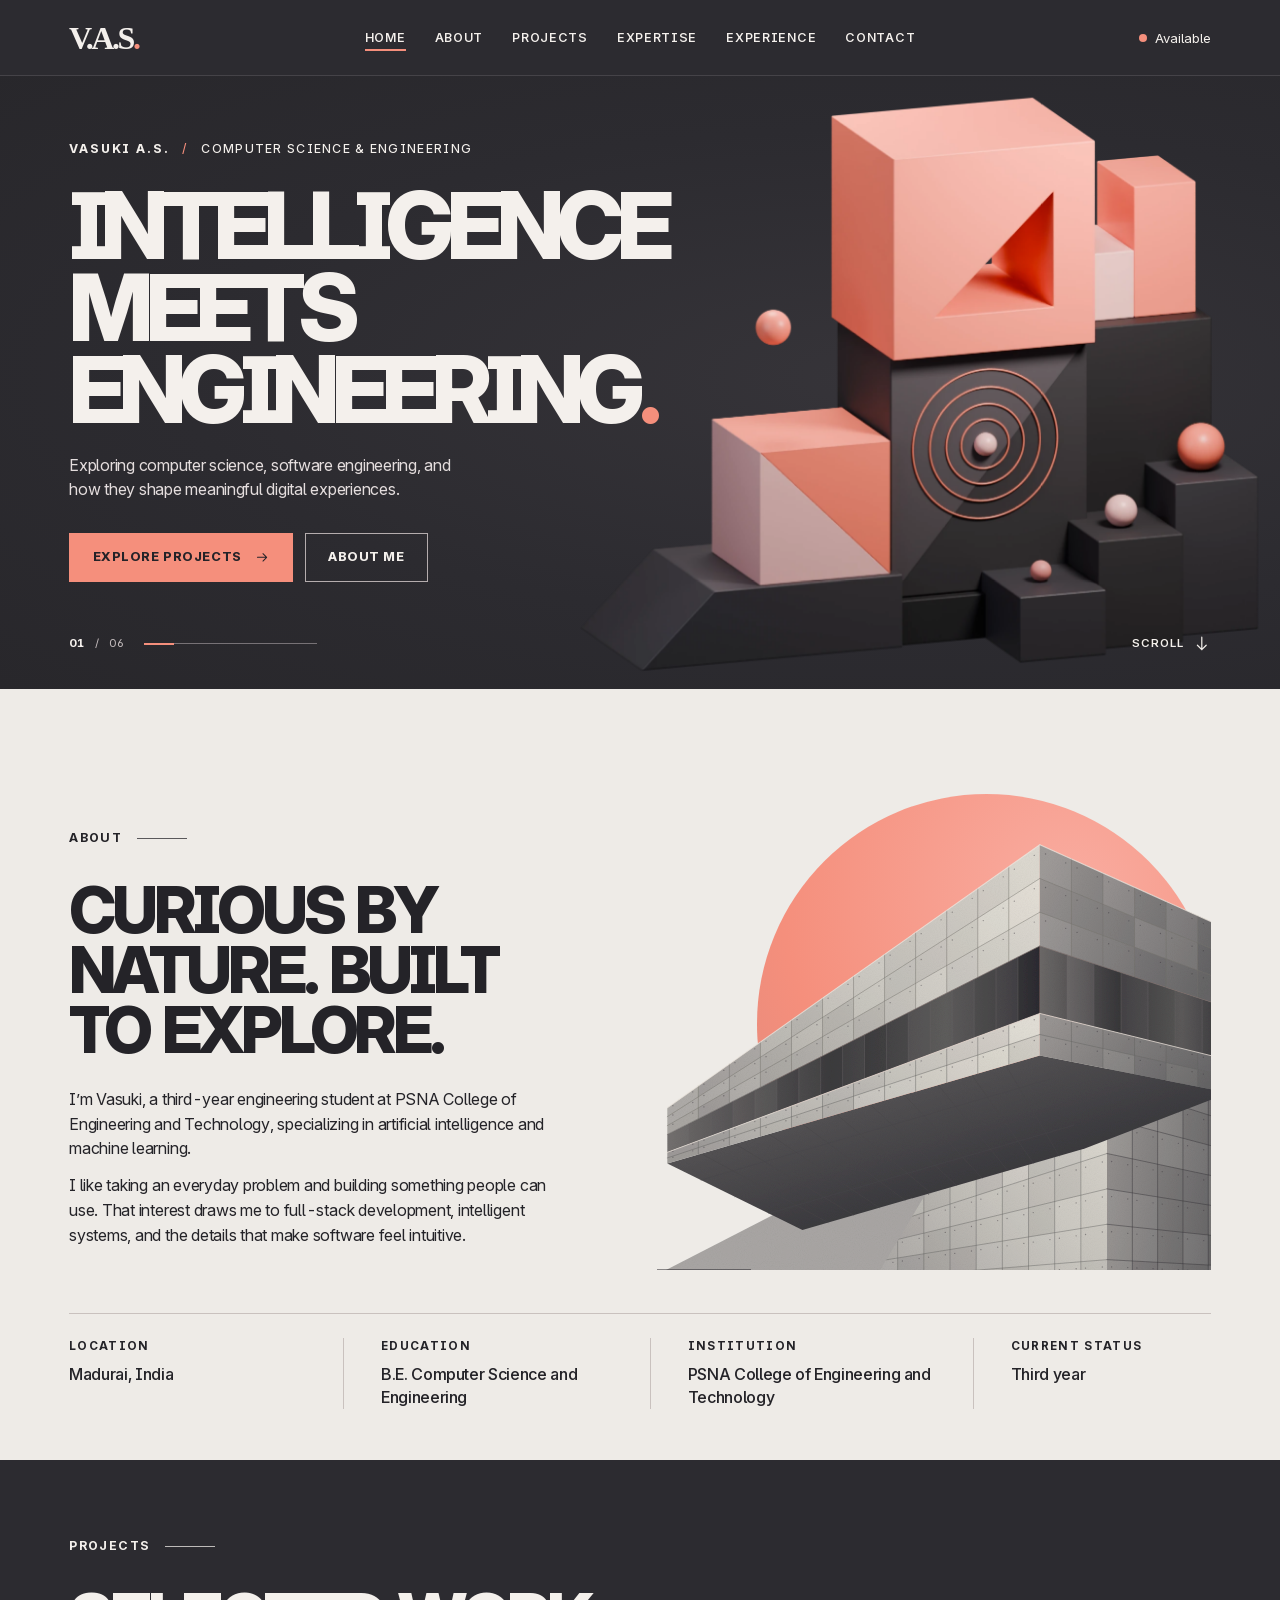
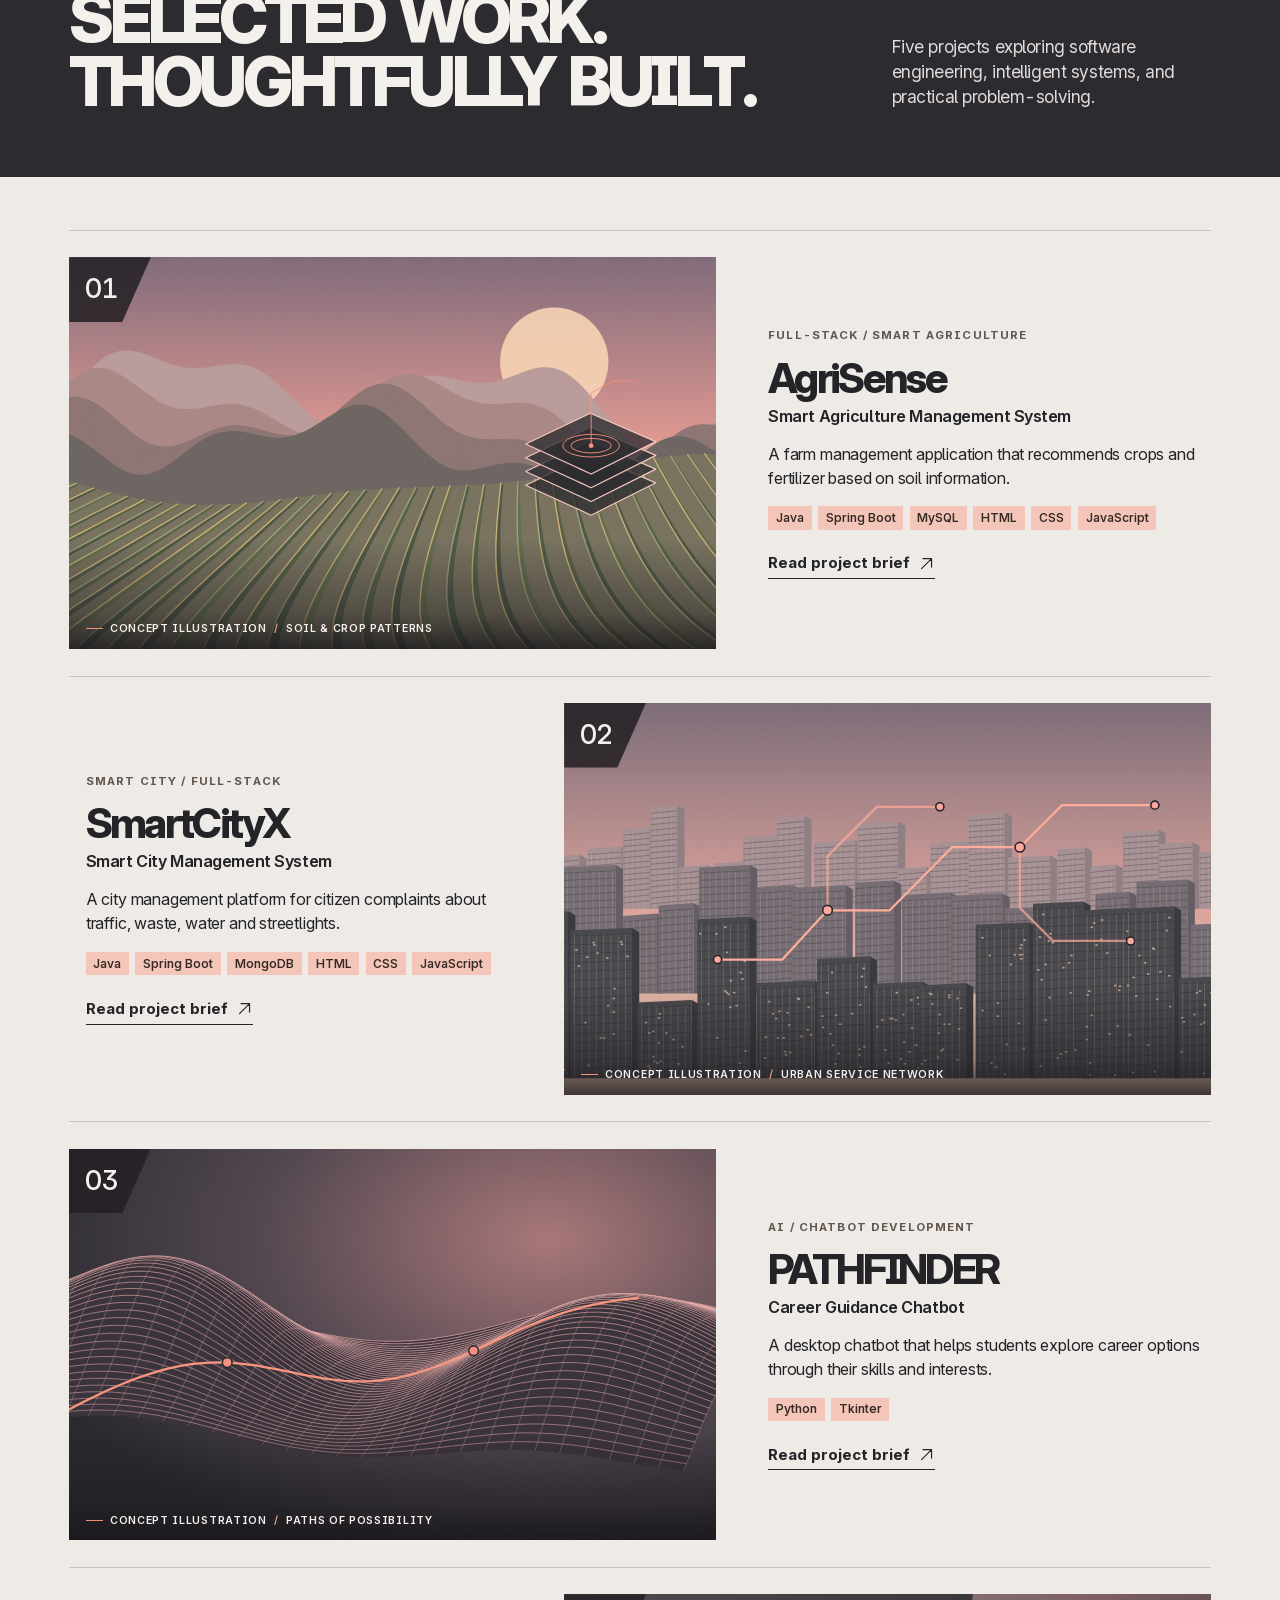
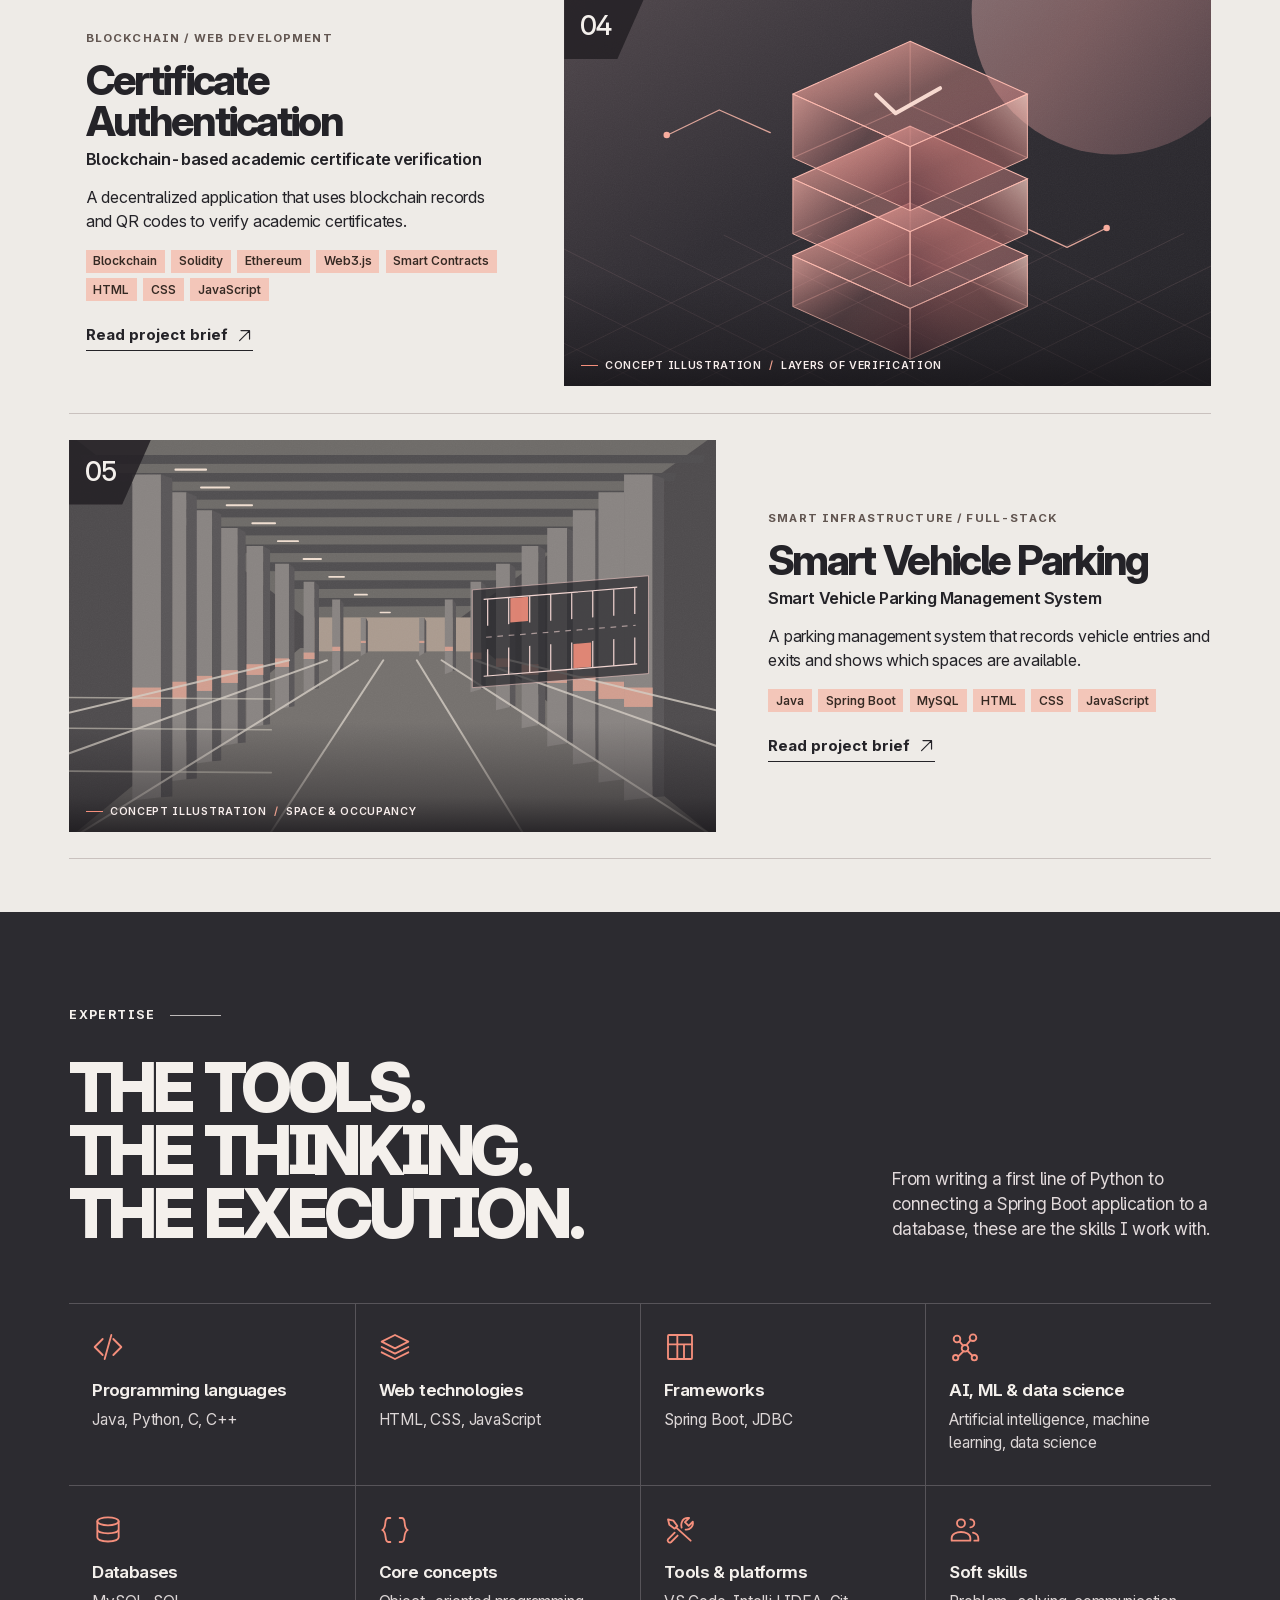
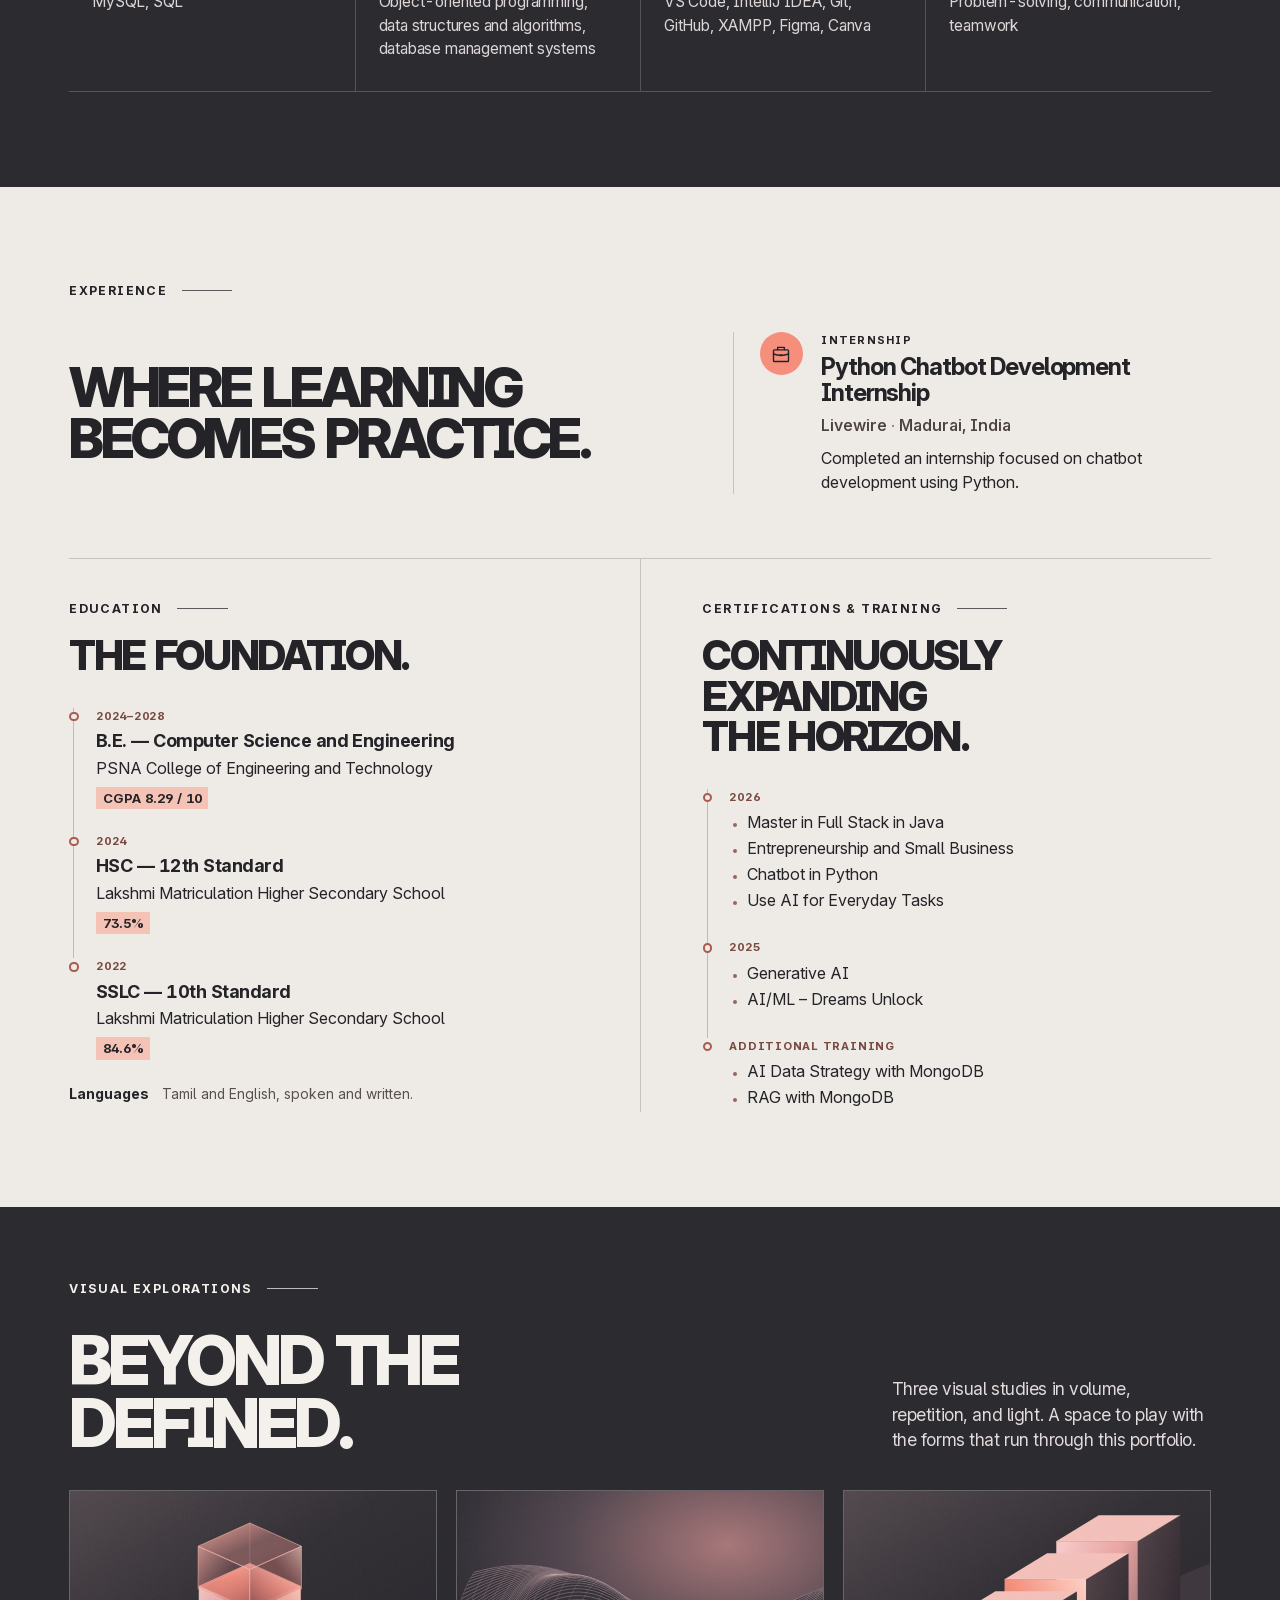
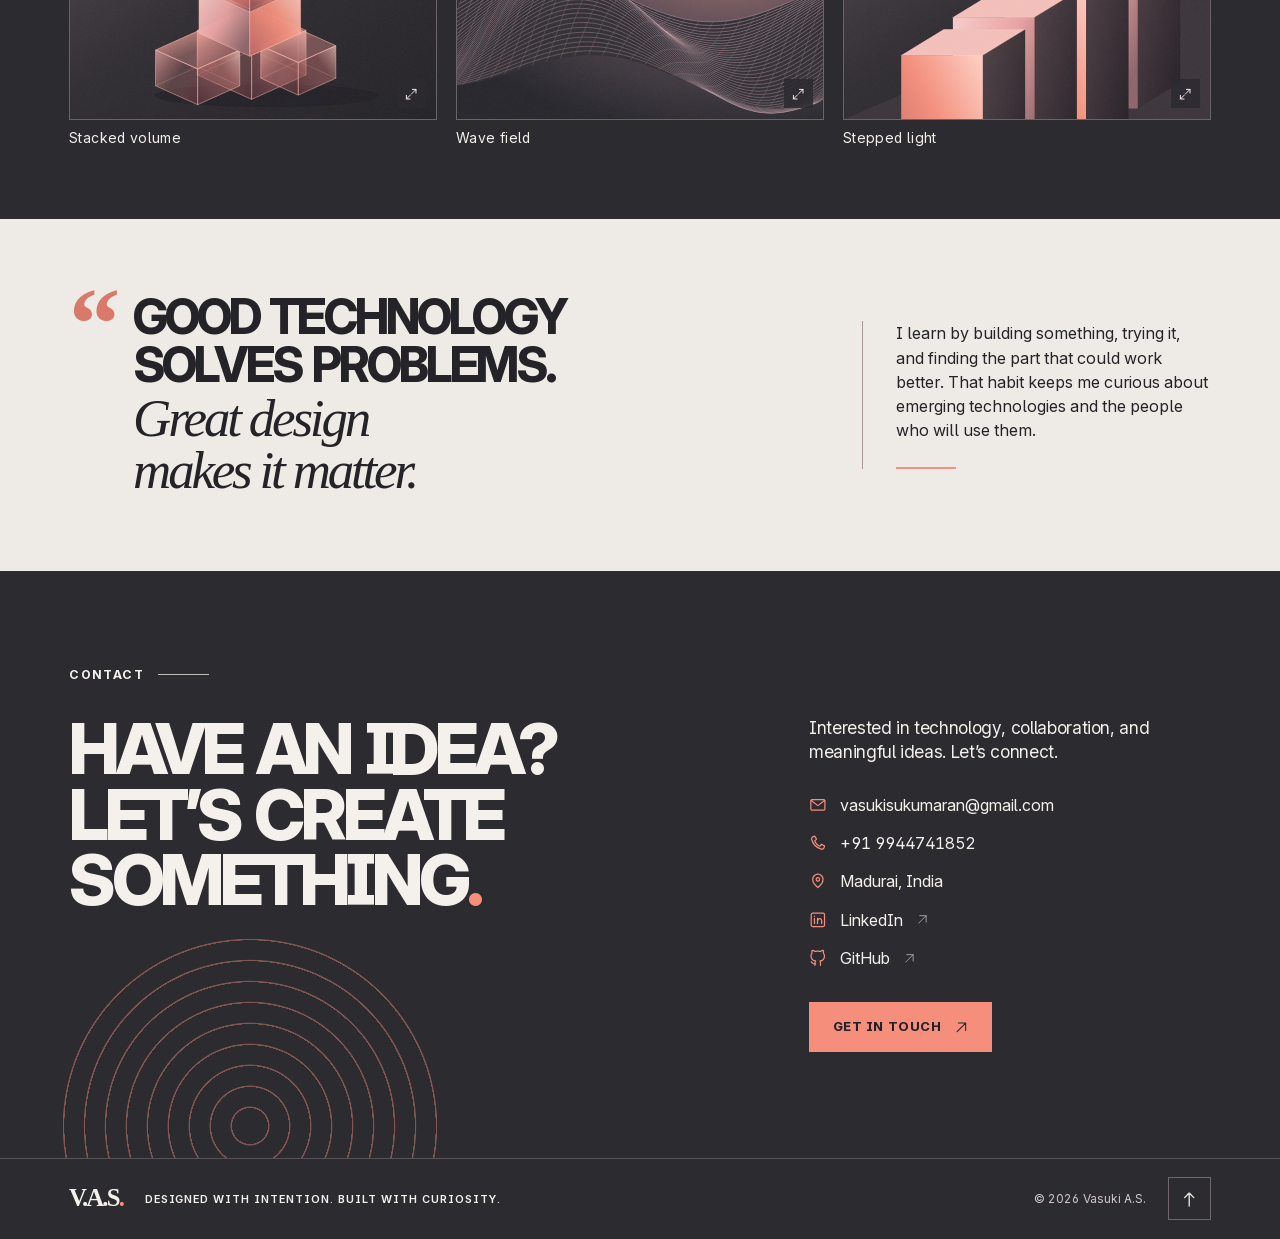
==== commit 58abff7c: "Add files via upload" ====
--- a/vasuki-portfolio/index.html
+++ b/vasuki-portfolio/index.html
@@ -4,10 +4,10 @@
   <meta charset="utf-8">
   <meta name="viewport" content="width=device-width, initial-scale=1">
   <meta name="theme-color" content="#2c2b30">
-  <title>Vasuki A.S. — AI &amp; Software Engineering</title>
+  <title>Vasuki A.S. — Computer Science &amp; Engineering</title>
   <meta name="description" content="Explore Vasuki A.S.’s portfolio of AI, machine learning and full-stack development projects, technical skills, and education in Madurai, India.">
   <meta property="og:type" content="website">
-  <meta property="og:title" content="Vasuki A.S. — AI &amp; Software Engineering">
+  <meta property="og:title" content="Vasuki A.S. — Computer Science &amp; Engineering">
   <meta property="og:description" content="Explore Vasuki A.S.’s portfolio of AI, machine learning and full-stack development projects, technical skills, and education in Madurai, India.">
   <link rel="icon" href="assets/monogram.svg" type="image/svg+xml">
   <link rel="preload" href="assets/inter.woff2" as="font" type="font/woff2" crossorigin>
@@ -33,9 +33,9 @@
     </div>
     <div class="wrap hero-inner">
       <div class="hero-copy">
-        <p class="eyebrow hero-byline"><b>Vasuki A.S.</b><span class="slash">/</span><span>AI &amp; Software Engineering</span></p>
+        <p class="eyebrow hero-byline"><b>Vasuki A.S.</b><span class="slash">/</span><span>Computer Science &amp; Engineering</span></p>
         <h1 id="hero-title" class="display hero-title"><span>Intelligence</span><span>meets</span><span>engineering<span class="accent">.</span></span></h1>
-        <p class="hero-deck">Exploring the intersection of artificial intelligence, software engineering, and meaningful digital experiences.</p>
+        <p class="hero-deck">Exploring computer science, software engineering, and how they shape meaningful digital experiences.</p>
         <div class="actions"><a class="button primary" href="#projects">Explore projects <svg class="icon " viewBox="0 0 24 24" fill="none" stroke="currentColor" stroke-width="1.65" stroke-linejoin="round" stroke-linecap="round" aria-hidden="true" focusable="false"><path d="M4 12h15m-6-6 6 6-6 6"/></svg></a><a class="button ghost" href="#about">About me</a></div>
       </div>
     </div>
@@ -64,7 +64,7 @@
     </div>
     <dl class="bio-facts">
       <div><dt>Location</dt><dd>Madurai, India</dd></div>
-      <div><dt>Education</dt><dd>B.E. Artificial Intelligence and Machine Learning</dd></div>
+      <div><dt>Education</dt><dd>B.E. Computer Science and Engineering</dd></div>
       <div><dt>Institution</dt><dd>PSNA College of Engineering and Technology</dd></div>
       <div><dt>Current status</dt><dd>Third year</dd></div>
     </dl>
@@ -226,7 +226,7 @@
     <div class="academic-grid">
       <section aria-labelledby="education-title">
         <p class="kicker">Education</p><h3 class="display subheading" id="education-title">The foundation.</h3>
-        <ol class="timeline"><li><span class="timeline-year">2024–2028</span><div><h4>B.E. — Artificial Intelligence and Machine Learning</h4><p>PSNA College of Engineering and Technology</p><span class="grade">CGPA 8.29 / 10</span></div></li><li><span class="timeline-year">2024</span><div><h4>HSC — 12th Standard</h4><p>Lakshmi Matriculation Higher Secondary School</p><span class="grade">73.5%</span></div></li><li><span class="timeline-year">2022</span><div><h4>SSLC — 10th Standard</h4><p>Lakshmi Matriculation Higher Secondary School</p><span class="grade">84.6%</span></div></li></ol>
+        <ol class="timeline"><li><span class="timeline-year">2024–2028</span><div><h4>B.E. — Computer Science and Engineering</h4><p>PSNA College of Engineering and Technology</p><span class="grade">CGPA 8.29 / 10</span></div></li><li><span class="timeline-year">2024</span><div><h4>HSC — 12th Standard</h4><p>Lakshmi Matriculation Higher Secondary School</p><span class="grade">73.5%</span></div></li><li><span class="timeline-year">2022</span><div><h4>SSLC — 10th Standard</h4><p>Lakshmi Matriculation Higher Secondary School</p><span class="grade">84.6%</span></div></li></ol>
         <p class="languages"><b>Languages</b> Tamil and English, spoken and written.</p>
       </section>
       <section aria-labelledby="training-title">
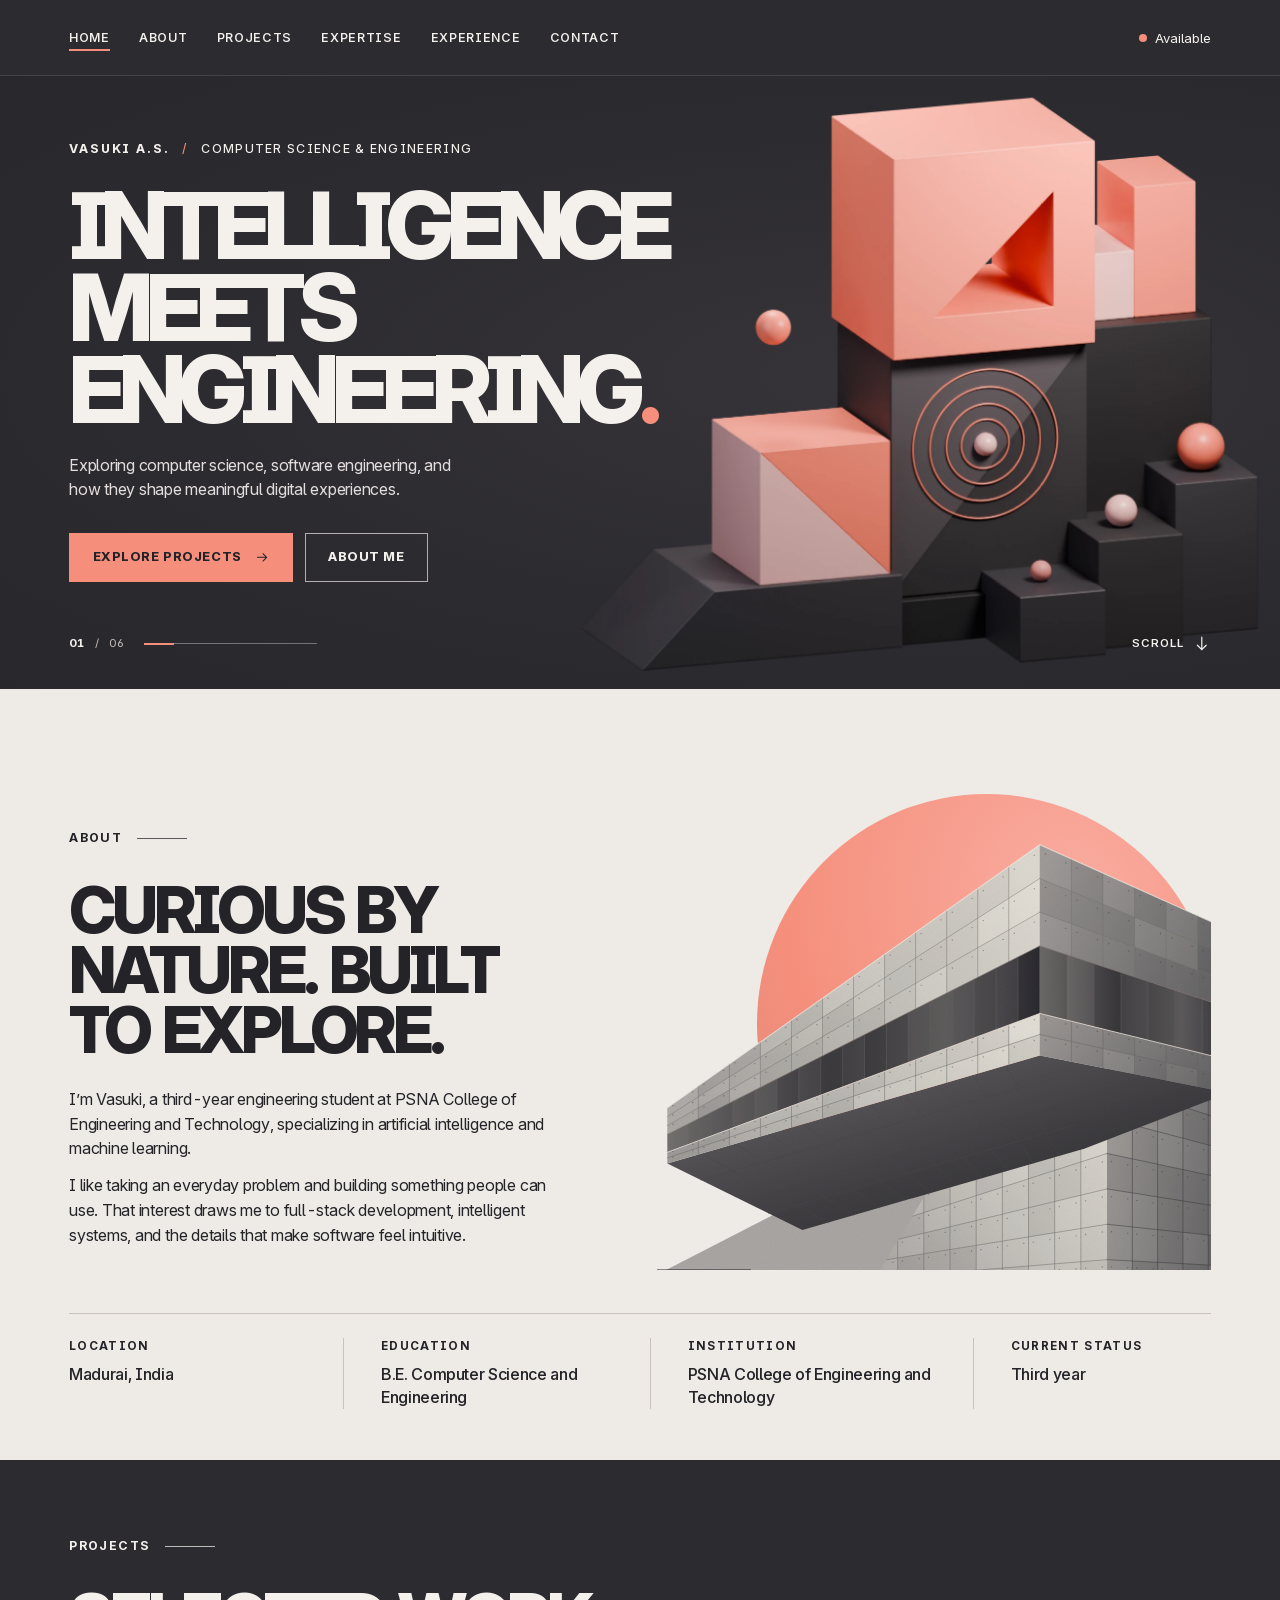
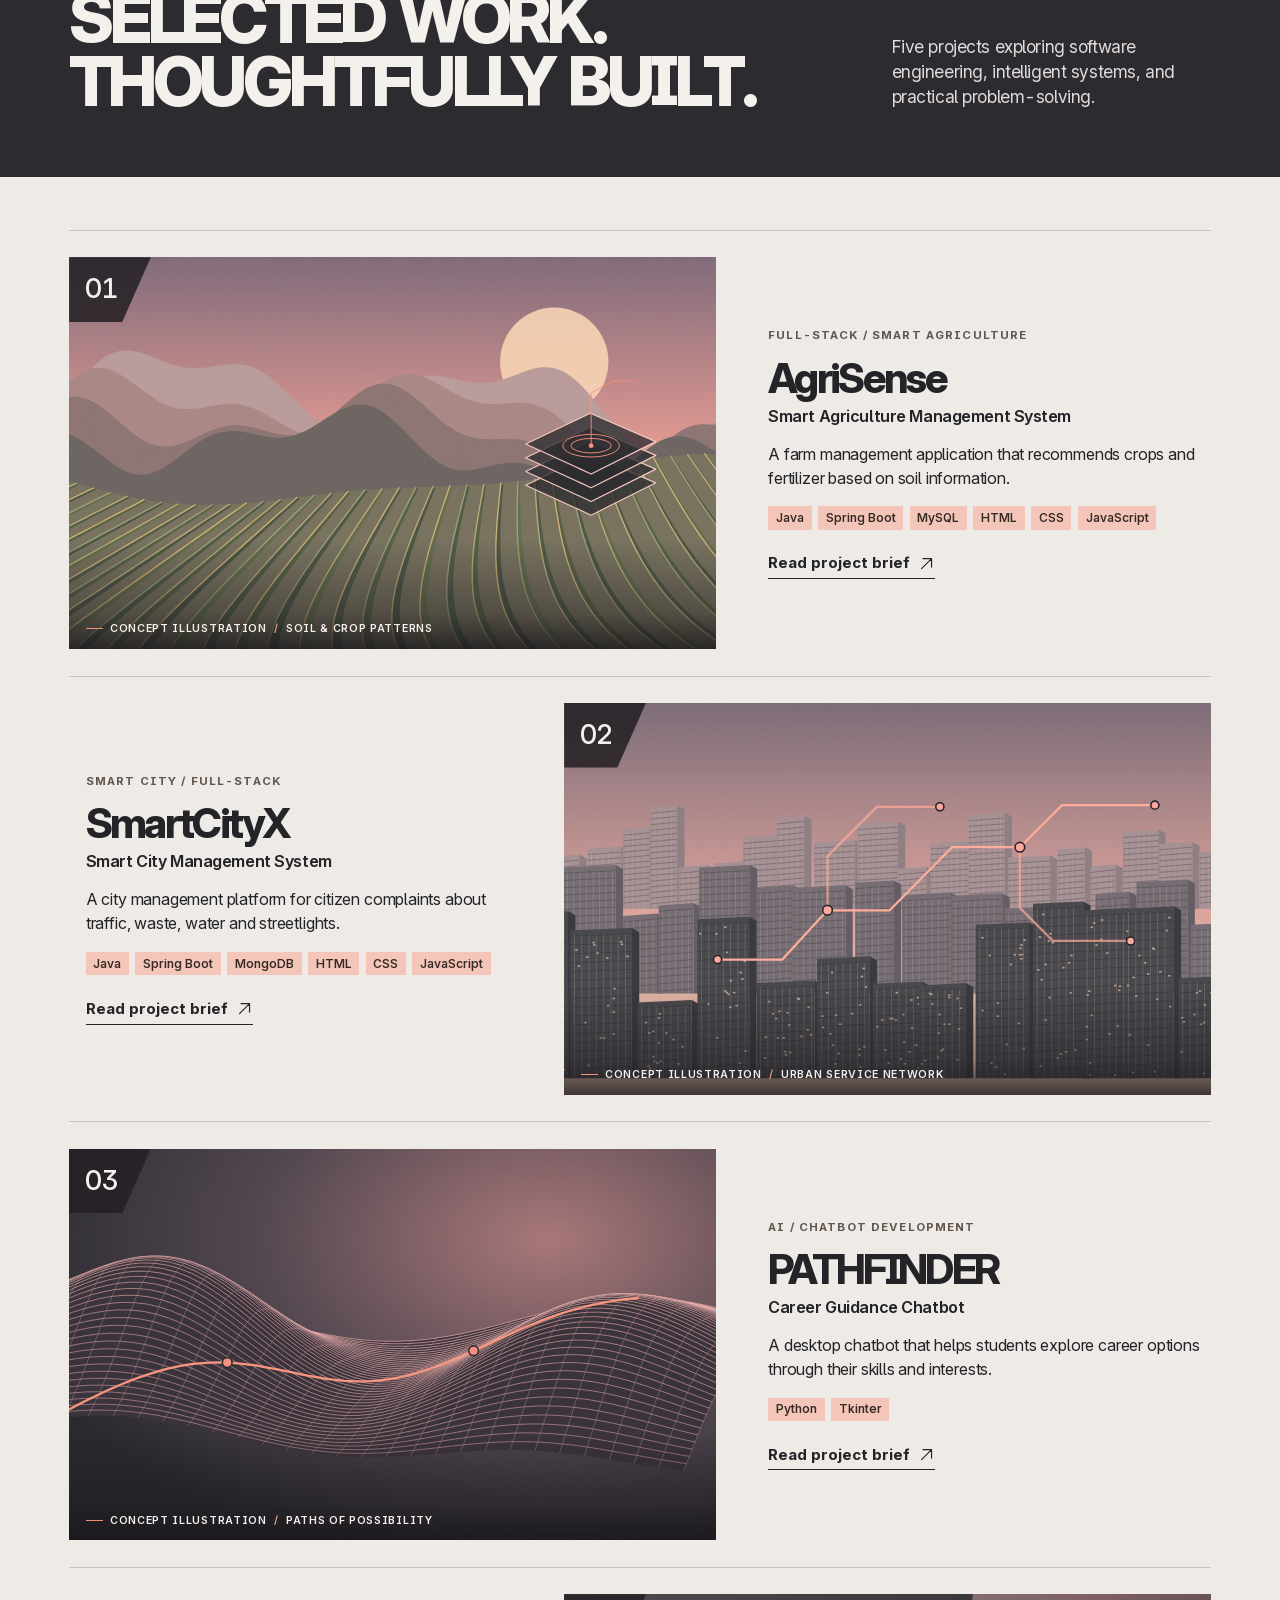
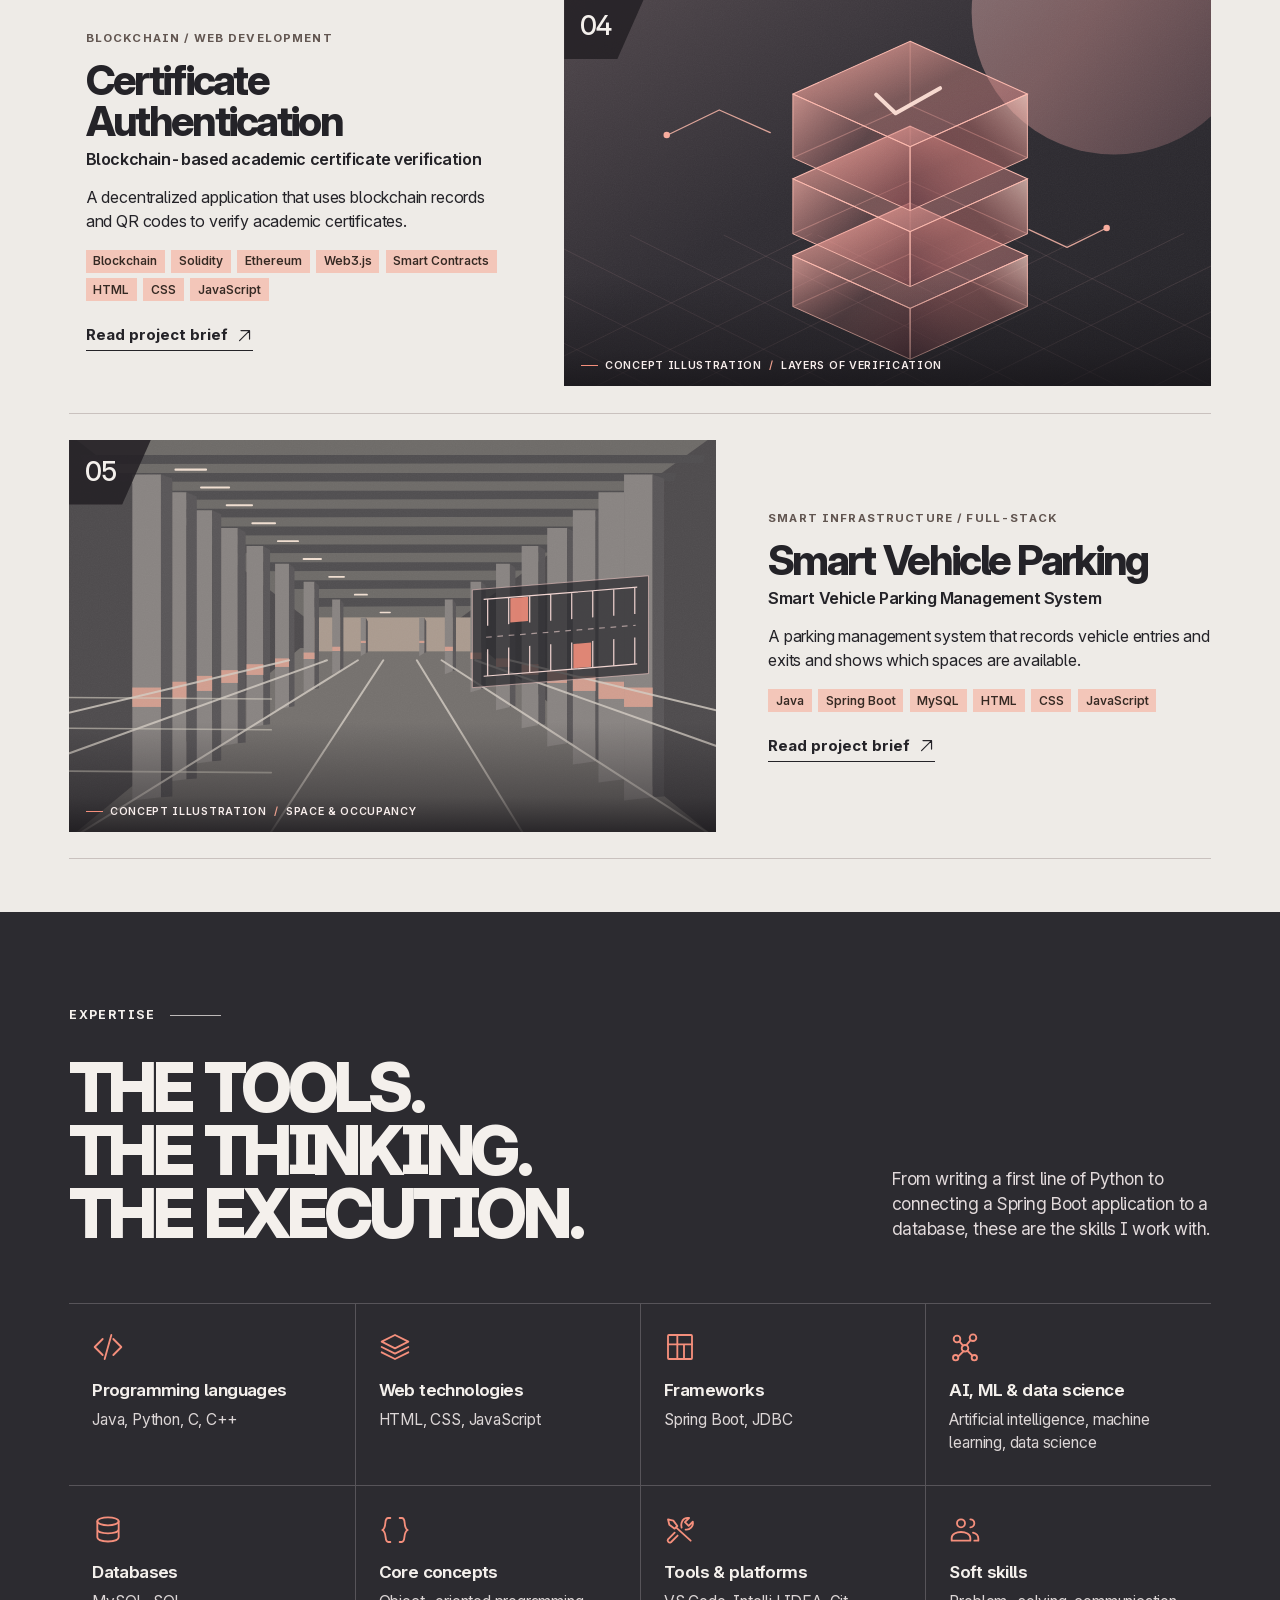
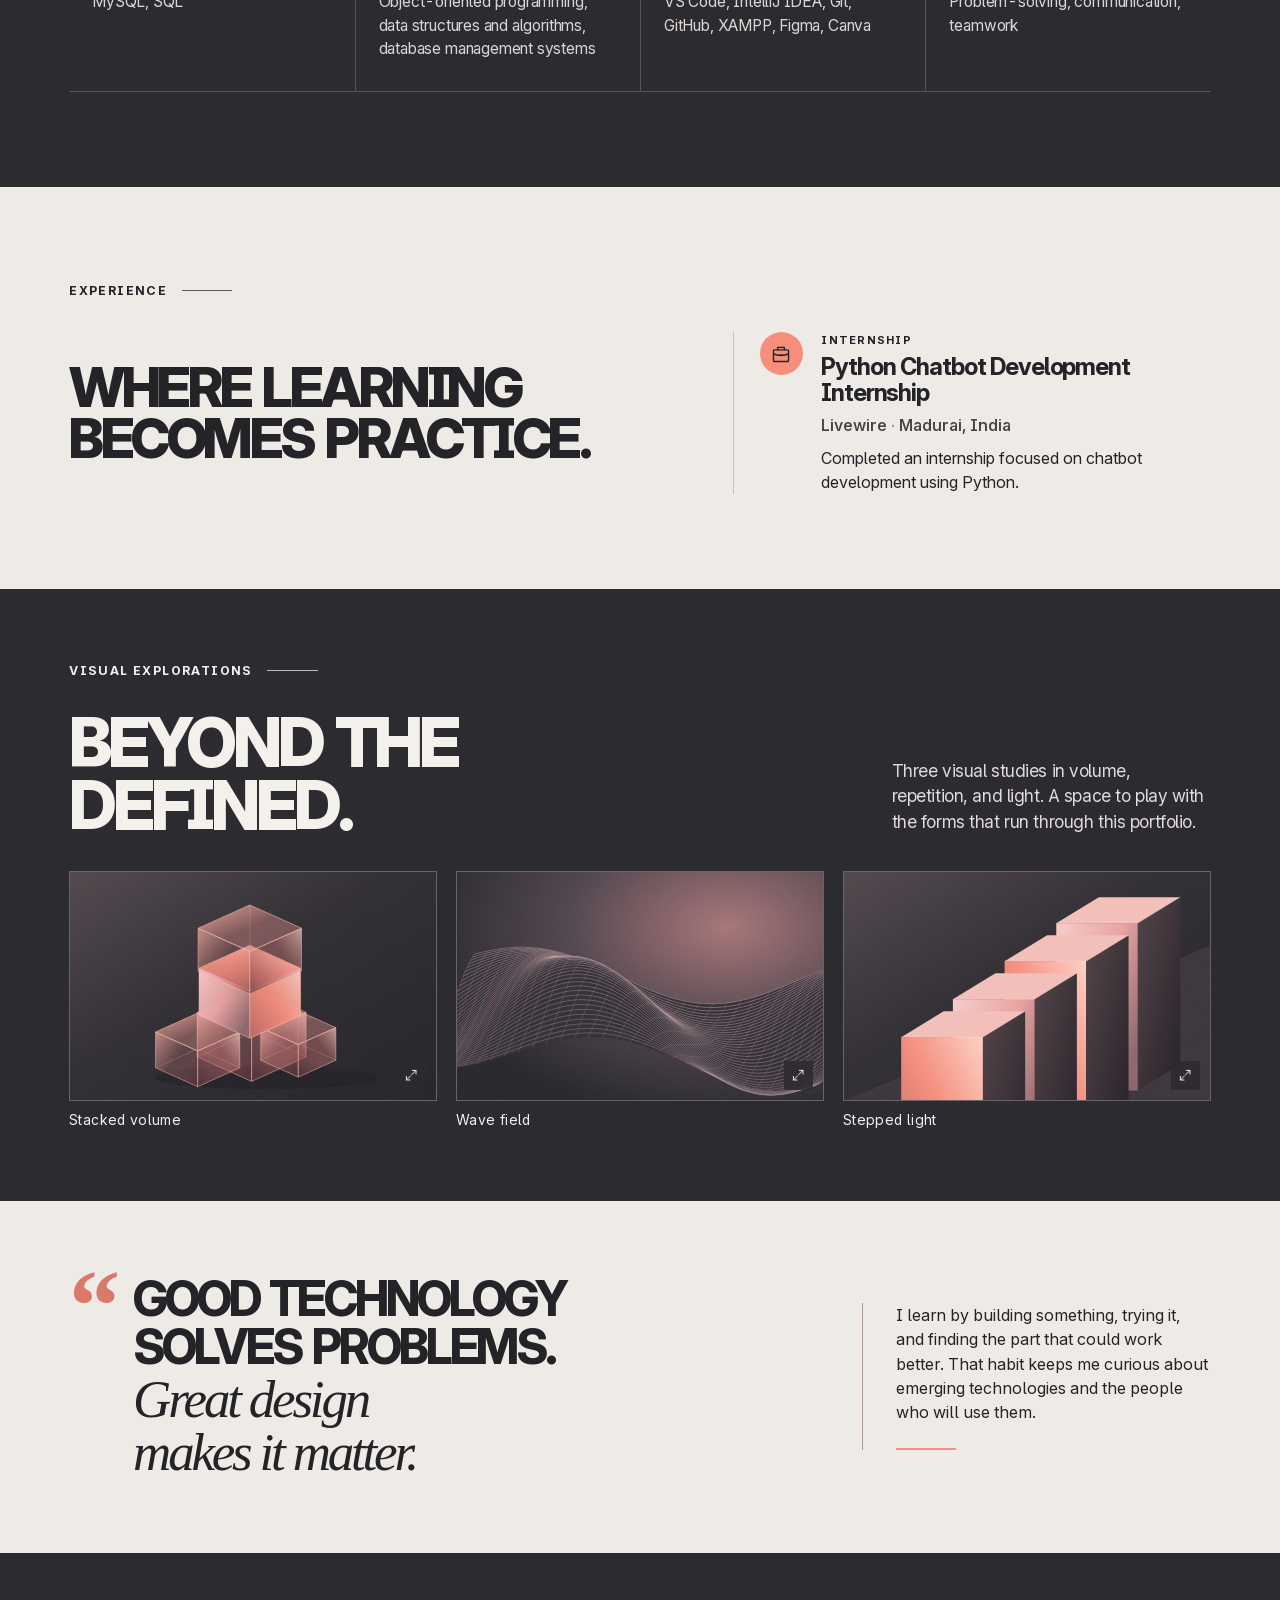
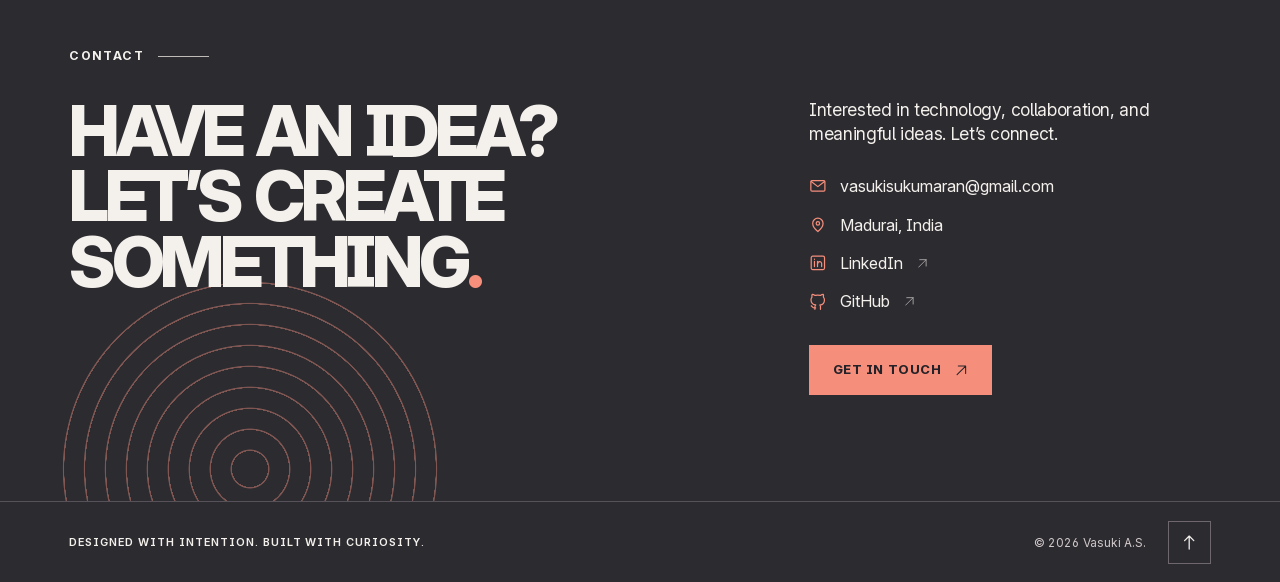
==== commit 27e722d8: "Add files via upload" ====
--- a/vasuki-portfolio/index.html
+++ b/vasuki-portfolio/index.html
@@ -1,298 +1,286 @@
-<!doctype html>
-<html lang="en">
-<head>
-  <meta charset="utf-8">
-  <meta name="viewport" content="width=device-width, initial-scale=1">
-  <meta name="theme-color" content="#2c2b30">
-  <title>Vasuki A.S. — Computer Science &amp; Engineering</title>
-  <meta name="description" content="Explore Vasuki A.S.’s portfolio of AI, machine learning and full-stack development projects, technical skills, and education in Madurai, India.">
-  <meta property="og:type" content="website">
-  <meta property="og:title" content="Vasuki A.S. — Computer Science &amp; Engineering">
-  <meta property="og:description" content="Explore Vasuki A.S.’s portfolio of AI, machine learning and full-stack development projects, technical skills, and education in Madurai, India.">
-  <link rel="icon" href="assets/monogram.svg" type="image/svg+xml">
-  <link rel="preload" href="assets/inter.woff2" as="font" type="font/woff2" crossorigin>
-  <link rel="preload" as="image" href="assets/hero-sculpture.webp" fetchpriority="high">
-  <link rel="stylesheet" href="site.css">
-  <script src="site.js" defer></script>
-</head><body>
-<a class="skip-link" href="#main">Skip to content</a>
-<header class="site-header">
-  <div class="wrap header-inner">
-    <a class="wordmark" href="#home" aria-label="Vasuki A.S. home">V.A.S<span>.</span></a>
-    <nav class="main-nav" id="main-nav" aria-label="Main navigation"><a href="#home" data-section="home" aria-current="location">Home</a><a href="#about" data-section="about">About</a><a href="#projects" data-section="projects">Projects</a><a href="#expertise" data-section="expertise">Expertise</a><a href="#experience" data-section="experience">Experience</a><a href="#contact" data-section="contact">Contact</a></nav>
-    <a class="availability" href="#contact" aria-label="Available for opportunities. Contact Vasuki"><span aria-hidden="true"></span>Available</a>
-    <button type="button" class="menu-toggle" aria-controls="main-nav" aria-expanded="false" aria-label="Open navigation">
-      <span class="menu-symbol" aria-hidden="true"><i></i><i></i></span><span class="menu-label">Menu</span>
-    </button>
-  </div>
-</header><main id="main">
-<section class="hero dark" id="home" data-nav="home" aria-labelledby="hero-title">
-  <div class="hero-stage">
-    <div class="hero-art" aria-hidden="true">
-      <img class="hero-art-img" src="assets/hero-sculpture.webp" width="1440" height="1229" alt="" fetchpriority="high">
-    </div>
-    <div class="wrap hero-inner">
-      <div class="hero-copy">
-        <p class="eyebrow hero-byline"><b>Vasuki A.S.</b><span class="slash">/</span><span>Computer Science &amp; Engineering</span></p>
-        <h1 id="hero-title" class="display hero-title"><span>Intelligence</span><span>meets</span><span>engineering<span class="accent">.</span></span></h1>
-        <p class="hero-deck">Exploring computer science, software engineering, and how they shape meaningful digital experiences.</p>
-        <div class="actions"><a class="button primary" href="#projects">Explore projects <svg class="icon " viewBox="0 0 24 24" fill="none" stroke="currentColor" stroke-width="1.65" stroke-linejoin="round" stroke-linecap="round" aria-hidden="true" focusable="false"><path d="M4 12h15m-6-6 6 6-6 6"/></svg></a><a class="button ghost" href="#about">About me</a></div>
-      </div>
-    </div>
-    <div class="wrap hero-foot">
-      <div class="section-counter" aria-label="Section 1 of 6"><b>01</b><span>/</span><span>06</span><i aria-hidden="true"></i></div>
-      <a href="#about" class="scroll-cue">Scroll <svg class="icon " viewBox="0 0 24 24" fill="none" stroke="currentColor" stroke-width="1.65" stroke-linejoin="round" stroke-linecap="round" aria-hidden="true" focusable="false"><path d="M12 3v17m-6-6 6 6 6-6"/></svg></a>
-    </div>
-  </div>
-</section>
-<section class="section paper about-section" id="about" data-nav="about" aria-labelledby="about-title">
-  <div class="wrap">
-    <div class="about-grid">
-      <div class="about-copy">
-        <p class="kicker">About</p>
-        <h2 class="display section-title" id="about-title" data-reveal>Curious by<br>nature. Built<br>to explore.</h2>
-        <div class="bio">
-          <p>I’m Vasuki, a third-year engineering student at PSNA College of Engineering and Technology, specializing in artificial intelligence and machine learning.</p>
-          <p>I like taking an everyday problem and building something people can use. That interest draws me to full-stack development, intelligent systems, and the details that make software feel intuitive.</p>
-        </div>
-      </div>
-      <figure class="architecture" aria-label="Architectural study in concrete and coral">
-        <div class="architecture-sun"></div>
-        <img src="assets/about-architecture.svg" class="architecture-image" alt="An angular, cantilevered concrete building against a coral sun." width="800" height="680" loading="lazy" decoding="async">
-        <span class="architectural-rule" aria-hidden="true"></span>
-      </figure>
-    </div>
-    <dl class="bio-facts">
-      <div><dt>Location</dt><dd>Madurai, India</dd></div>
-      <div><dt>Education</dt><dd>B.E. Computer Science and Engineering</dd></div>
-      <div><dt>Institution</dt><dd>PSNA College of Engineering and Technology</dd></div>
-      <div><dt>Current status</dt><dd>Third year</dd></div>
-    </dl>
-  </div>
-</section>
-<section id="projects" data-nav="projects" aria-labelledby="work-title">
-  <div class="work-intro dark">
-    <div class="wrap"><p class="kicker">Projects</p>
-      <div class="section-heading"><h2 class="display section-title" id="work-title" data-reveal>Selected work.<br>Thoughtfully built.</h2>
-        <p>Five projects exploring software engineering, intelligent systems, and practical problem-solving.</p>
-      </div>
-    </div>
-  </div>
-  <div class="project-ledger paper"><div class="wrap">
-<article class="project-row" id="work-agrisense" aria-labelledby="title-agrisense">
-  
-<figure class="project-plate plate-farm">
-  <div class="plate-art">
-    <img class="scene-image" src="assets/scene-farm.svg" alt="Cultivated rows crossed by a fine soil-sampling grid." width="800" height="500" loading="lazy" decoding="async">
-    <svg class="photo-diagram" viewBox="0 0 800 500" preserveAspectRatio="xMidYMid slice" aria-hidden="true" focusable="false">
-          <g transform="translate(565 242)" stroke-linejoin="round">
-            <g fill="#2c2b30" fill-opacity=".77" stroke="#f3c7be" stroke-width="1.45">
-              <path d="m0 48 80-38 81 35-80 40Z"/><path d="m0 31 80-38 81 35-80 40Z"/>
-              <path d="m0 14 80-38 81 35-80 40Z"/><path d="m0-3 80-38 81 35-80 40Z"/>
-            </g>
-            <g fill="none" stroke="#f58f7c" stroke-width="1.15">
-              <ellipse cx="81" cy="-1" rx="35" ry="14"/><ellipse cx="81" cy="-1" rx="25" ry="9"/>
-              <path d="M81-1v-65l27-15h26"/>
-            </g>
-            <circle cx="81" cy="-1" r="3" fill="#f58f7c"/>
-          </g></svg>
-  </div>
-  <span class="plate-index" aria-hidden="true">01</span>
-  <figcaption><span class="plate-mark" aria-hidden="true"></span>Concept illustration<span class="plate-divider">/</span>Soil &amp; crop patterns</figcaption>
-</figure>
-  <div class="project-copy">
-    <p class="eyebrow project-category"><span class="sr-only">Project 1. </span>Full-stack / Smart agriculture</p>
-    <h3 id="title-agrisense"><a href="projects/agrisense.html">AgriSense</a></h3>
-    <p class="project-subtitle">Smart Agriculture Management System</p>
-    <p class="project-summary">A farm management application that recommends crops and fertilizer based on soil information.</p>
-    <ul class="tech-list" aria-label="Technologies"><li>Java</li><li>Spring Boot</li><li>MySQL</li><li>HTML</li><li>CSS</li><li>JavaScript</li></ul>
-    <a class="text-link" href="projects/agrisense.html" aria-label="Read the AgriSense project brief">Read project brief <svg class="icon " viewBox="0 0 24 24" fill="none" stroke="currentColor" stroke-width="1.65" stroke-linejoin="round" stroke-linecap="round" aria-hidden="true" focusable="false"><path d="M5 19 19 5M7 5h12v12"/></svg></a>
-  </div>
-</article>
-<article class="project-row" id="work-smartcityx" aria-labelledby="title-smartcityx">
-  
-<figure class="project-plate plate-city">
-  <div class="plate-art">
-    <img class="scene-image" src="assets/scene-city.svg" alt="An architectural cityscape with a coral network connecting points across the skyline." width="800" height="500" loading="lazy" decoding="async">
-    <svg class="photo-diagram" viewBox="0 0 800 500" preserveAspectRatio="xMidYMid slice" aria-hidden="true" focusable="false">
-          <g fill="none" stroke="#ffad9b" stroke-width="2.8" stroke-linejoin="round">
-            <path d="M190 325h80l56-61h77l77-78h84l52-52h115"/>
-            <path d="M326 264v-67l61-61h78" opacity=".71"/>
-            <path d="M564 186v75l41 41h96" opacity=".71"/>
-          </g>
-          <g fill="#f9aa9c" stroke="#29262b" stroke-width="2">
-            <circle cx="190" cy="325" r="5"/><circle cx="326" cy="264" r="6"/>
-            <circle cx="465" cy="136" r="5"/><circle cx="564" cy="186" r="6"/>
-            <circle cx="731" cy="134" r="5"/><circle cx="701" cy="302" r="5"/>
-          </g></svg>
-  </div>
-  <span class="plate-index" aria-hidden="true">02</span>
-  <figcaption><span class="plate-mark" aria-hidden="true"></span>Concept illustration<span class="plate-divider">/</span>Urban service network</figcaption>
-</figure>
-  <div class="project-copy">
-    <p class="eyebrow project-category"><span class="sr-only">Project 2. </span>Smart city / Full-stack</p>
-    <h3 id="title-smartcityx"><a href="projects/smartcityx.html">SmartCityX</a></h3>
-    <p class="project-subtitle">Smart City Management System</p>
-    <p class="project-summary">A city management platform for citizen complaints about traffic, waste, water and streetlights.</p>
-    <ul class="tech-list" aria-label="Technologies"><li>Java</li><li>Spring Boot</li><li>MongoDB</li><li>HTML</li><li>CSS</li><li>JavaScript</li></ul>
-    <a class="text-link" href="projects/smartcityx.html" aria-label="Read the SmartCityX project brief">Read project brief <svg class="icon " viewBox="0 0 24 24" fill="none" stroke="currentColor" stroke-width="1.65" stroke-linejoin="round" stroke-linecap="round" aria-hidden="true" focusable="false"><path d="M5 19 19 5M7 5h12v12"/></svg></a>
-  </div>
-</article>
-<article class="project-row" id="work-pathfinder" aria-labelledby="title-pathfinder">
-  
-<figure class="project-plate plate-pathfinder">
-  <div class="plate-art">
-    <img class="scene-image" src="assets/project-pathfinder.svg" alt="A coral wireframe landscape with several intersecting paths on charcoal." width="800" height="500" loading="lazy" decoding="async">
-    
-  </div>
-  <span class="plate-index" aria-hidden="true">03</span>
-  <figcaption><span class="plate-mark" aria-hidden="true"></span>Concept illustration<span class="plate-divider">/</span>Paths of possibility</figcaption>
-</figure>
-  <div class="project-copy">
-    <p class="eyebrow project-category"><span class="sr-only">Project 3. </span>AI / Chatbot development</p>
-    <h3 id="title-pathfinder"><a href="projects/pathfinder.html">PATHFINDER</a></h3>
-    <p class="project-subtitle">Career Guidance Chatbot</p>
-    <p class="project-summary">A desktop chatbot that helps students explore career options through their skills and interests.</p>
-    <ul class="tech-list" aria-label="Technologies"><li>Python</li><li>Tkinter</li></ul>
-    <a class="text-link" href="projects/pathfinder.html" aria-label="Read the PATHFINDER project brief">Read project brief <svg class="icon " viewBox="0 0 24 24" fill="none" stroke="currentColor" stroke-width="1.65" stroke-linejoin="round" stroke-linecap="round" aria-hidden="true" focusable="false"><path d="M5 19 19 5M7 5h12v12"/></svg></a>
-  </div>
-</article>
-<article class="project-row" id="work-certificate-authentication" aria-labelledby="title-certificate-authentication">
-  
-<figure class="project-plate plate-certificate">
-  <div class="plate-art">
-    <img class="scene-image" src="assets/project-certificate.svg" alt="Translucent coral blocks form a stack of linked records around a verification mark." width="800" height="500" loading="lazy" decoding="async">
-    
-  </div>
-  <span class="plate-index" aria-hidden="true">04</span>
-  <figcaption><span class="plate-mark" aria-hidden="true"></span>Concept illustration<span class="plate-divider">/</span>Layers of verification</figcaption>
-</figure>
-  <div class="project-copy">
-    <p class="eyebrow project-category"><span class="sr-only">Project 4. </span>Blockchain / Web development</p>
-    <h3 id="title-certificate-authentication"><a href="projects/certificate-authentication.html">Certificate Authentication</a></h3>
-    <p class="project-subtitle">Blockchain-based academic certificate verification</p>
-    <p class="project-summary">A decentralized application that uses blockchain records and QR codes to verify academic certificates.</p>
-    <ul class="tech-list" aria-label="Technologies"><li>Blockchain</li><li>Solidity</li><li>Ethereum</li><li>Web3.js</li><li>Smart Contracts</li><li>HTML</li><li>CSS</li><li>JavaScript</li></ul>
-    <a class="text-link" href="projects/certificate-authentication.html" aria-label="Read the Certificate Authentication project brief">Read project brief <svg class="icon " viewBox="0 0 24 24" fill="none" stroke="currentColor" stroke-width="1.65" stroke-linejoin="round" stroke-linecap="round" aria-hidden="true" focusable="false"><path d="M5 19 19 5M7 5h12v12"/></svg></a>
-  </div>
-</article>
-<article class="project-row" id="work-smart-vehicle-parking" aria-labelledby="title-smart-vehicle-parking">
-  
-<figure class="project-plate plate-parking">
-  <div class="plate-art">
-    <img class="scene-image" src="assets/scene-parking.svg" alt="An architectural parking structure paired with a diagram of marked parking bays." width="800" height="500" loading="lazy" decoding="async">
-    <svg class="photo-diagram" viewBox="0 0 800 500" preserveAspectRatio="xMidYMid slice" aria-hidden="true" focusable="false">
-          <g transform="matrix(1,-.08,0,1,499,193)">
-            <rect x="0" y="0" width="218" height="121" fill="#29282d" fill-opacity=".7" stroke="#efc7c4" stroke-opacity=".73"/>
-            <g fill="none" stroke="#f0d4d0" stroke-width="1.5">
-              <path d="M14 13h190M14 108h190M19 13v33m26-33v33m26-33v33m26-33v33m26-33v33m26-33v33m26-33v33m26-33v33"/>
-              <path d="M19 108V75m26 33V75m26 33V75m26 33V75m26 33V75m26 33V75m26 33V75m26 33V75"/>
-              <path d="M17 60h185" stroke-dasharray="7 7" opacity=".6"/>
-            </g>
-            <g fill="#f58f7c" opacity=".88"><rect x="47" y="14" width="22" height="30"/><rect x="125" y="77" width="22" height="30"/></g>
-          </g></svg>
-  </div>
-  <span class="plate-index" aria-hidden="true">05</span>
-  <figcaption><span class="plate-mark" aria-hidden="true"></span>Concept illustration<span class="plate-divider">/</span>Space &amp; occupancy</figcaption>
-</figure>
-  <div class="project-copy">
-    <p class="eyebrow project-category"><span class="sr-only">Project 5. </span>Smart infrastructure / Full-stack</p>
-    <h3 id="title-smart-vehicle-parking"><a href="projects/smart-vehicle-parking.html">Smart Vehicle Parking</a></h3>
-    <p class="project-subtitle">Smart Vehicle Parking Management System</p>
-    <p class="project-summary">A parking management system that records vehicle entries and exits and shows which spaces are available.</p>
-    <ul class="tech-list" aria-label="Technologies"><li>Java</li><li>Spring Boot</li><li>MySQL</li><li>HTML</li><li>CSS</li><li>JavaScript</li></ul>
-    <a class="text-link" href="projects/smart-vehicle-parking.html" aria-label="Read the Smart Vehicle Parking project brief">Read project brief <svg class="icon " viewBox="0 0 24 24" fill="none" stroke="currentColor" stroke-width="1.65" stroke-linejoin="round" stroke-linecap="round" aria-hidden="true" focusable="false"><path d="M5 19 19 5M7 5h12v12"/></svg></a>
-  </div>
-</article></div></div>
-</section>
-<section class="section expertise dark" id="expertise" data-nav="expertise" aria-labelledby="expertise-title">
-  <div class="wrap">
-    <p class="kicker">Expertise</p>
-    <div class="section-heading"><h2 class="display section-title" id="expertise-title" data-reveal>The tools.<br>The thinking.<br>The execution.</h2>
-    <p>From writing a first line of Python to connecting a Spring Boot application to a database, these are the skills I work with.</p></div>
-    <div class="skills-grid"><div class="skill"><svg class="icon " viewBox="0 0 24 24" fill="none" stroke="currentColor" stroke-width="1.65" stroke-linejoin="round" stroke-linecap="round" aria-hidden="true" focusable="false"><path d="m8 6-6 6 6 6m8-12 6 6-6 6M14.5 3l-5 18"/></svg><h3>Programming languages</h3><p>Java, Python, C, C++</p></div><div class="skill"><svg class="icon " viewBox="0 0 24 24" fill="none" stroke="currentColor" stroke-width="1.65" stroke-linejoin="round" stroke-linecap="round" aria-hidden="true" focusable="false"><path d="m2 8 10-5 10 5-10 5L2 8Zm0 4 10 5 10-5M2 16l10 5 10-5"/></svg><h3>Web technologies</h3><p>HTML, CSS, JavaScript</p></div><div class="skill"><svg class="icon " viewBox="0 0 24 24" fill="none" stroke="currentColor" stroke-width="1.65" stroke-linejoin="round" stroke-linecap="round" aria-hidden="true" focusable="false"><rect x="3" y="3" width="18" height="18" rx=".7"/><path d="M3 10h18M10 3v18m5-11v11"/></svg><h3>Frameworks</h3><p>Spring Boot, JDBC</p></div><div class="skill"><svg class="icon " viewBox="0 0 24 24" fill="none" stroke="currentColor" stroke-width="1.65" stroke-linejoin="round" stroke-linecap="round" aria-hidden="true" focusable="false"><circle cx="6" cy="6" r="2.5"/><circle cx="18" cy="5" r="2.5"/><circle cx="12" cy="13" r="2.5"/><circle cx="5" cy="20" r="2"/><circle cx="19" cy="20" r="2"/><path d="m8 8 2.5 3m3-1L16 7m-5 8-4 4m7-4 3.5 3.5"/></svg><h3>AI, ML &amp; data science</h3><p>Artificial intelligence, machine learning, data science</p></div><div class="skill"><svg class="icon " viewBox="0 0 24 24" fill="none" stroke="currentColor" stroke-width="1.65" stroke-linejoin="round" stroke-linecap="round" aria-hidden="true" focusable="false"><ellipse cx="12" cy="5.5" rx="8" ry="3"/><path d="M4 5.5v12c0 4.2 16 4.2 16 0v-12M4 11.5c0 4 16 4 16 0"/></svg><h3>Databases</h3><p>MySQL, SQL</p></div><div class="skill"><svg class="icon " viewBox="0 0 24 24" fill="none" stroke="currentColor" stroke-width="1.65" stroke-linejoin="round" stroke-linecap="round" aria-hidden="true" focusable="false"><path d="M8.5 3H7C3 3 6.5 10 2.5 12c4 2 1 9 4.5 9h1.5M15.5 3H17c4 0 .5 7 4.5 9-4 2-1 9-4.5 9h-1.5"/></svg><h3>Core concepts</h3><p>Object-oriented programming, data structures and algorithms, database management systems</p></div><div class="skill"><svg class="icon " viewBox="0 0 24 24" fill="none" stroke="currentColor" stroke-width="1.65" stroke-linejoin="round" stroke-linecap="round" aria-hidden="true" focusable="false"><path d="m3 4 4 1 3 4-2 2-4-3-1-4Zm6 6 11 10m-12-6-5 5a1.6 1.6 0 0 0 2.2 2.2l5-5m3-6c-.8-2 .1-5.3 2-6.6 1.2-.7 2.5-.9 3.6-.6l-3.1 3.1 2.8 2.8 3.1-3.1c.7 3.6-2.4 6.4-5.4 5.9"/></svg><h3>Tools &amp; platforms</h3><p>VS Code, IntelliJ IDEA, Git, GitHub, XAMPP, Figma, Canva</p></div><div class="skill"><svg class="icon " viewBox="0 0 24 24" fill="none" stroke="currentColor" stroke-width="1.65" stroke-linejoin="round" stroke-linecap="round" aria-hidden="true" focusable="false"><circle cx="9" cy="7" r="3"/><path d="M2 20v-2c0-6 14-6 14 0v2Zm14-16a3 3 0 0 1 0 6m2 4c2.2.5 4 2.3 4 4.5V20h-3"/></svg><h3>Soft skills</h3><p>Problem-solving, communication, teamwork</p></div></div>
-  </div>
-</section>
-<section class="section experience paper" id="experience" data-nav="experience" aria-labelledby="experience-title">
-  <div class="wrap">
-    <p class="kicker">Experience</p>
-    <div class="internship-row">
-      <h2 class="display section-title" id="experience-title" data-reveal>Where learning<br>becomes practice.</h2>
-      <div class="internship"><span class="icon-disc"><svg class="icon " viewBox="0 0 24 24" fill="none" stroke="currentColor" stroke-width="1.65" stroke-linejoin="round" stroke-linecap="round" aria-hidden="true" focusable="false"><rect x="3" y="7" width="18" height="14" rx="1"/><path d="M8 7V4h8v3m-13 5a25 25 0 0 0 18 0m-10 1h2"/></svg></span><div>
-        <p class="eyebrow">Internship</p><h3>Python Chatbot Development Internship</h3><p class="org">Livewire <span>·</span> Madurai, India</p>
-        <p>Completed an internship focused on chatbot development using Python.</p>
-      </div></div>
-    </div>
-    <div class="academic-grid">
-      <section aria-labelledby="education-title">
-        <p class="kicker">Education</p><h3 class="display subheading" id="education-title">The foundation.</h3>
-        <ol class="timeline"><li><span class="timeline-year">2024–2028</span><div><h4>B.E. — Computer Science and Engineering</h4><p>PSNA College of Engineering and Technology</p><span class="grade">CGPA 8.29 / 10</span></div></li><li><span class="timeline-year">2024</span><div><h4>HSC — 12th Standard</h4><p>Lakshmi Matriculation Higher Secondary School</p><span class="grade">73.5%</span></div></li><li><span class="timeline-year">2022</span><div><h4>SSLC — 10th Standard</h4><p>Lakshmi Matriculation Higher Secondary School</p><span class="grade">84.6%</span></div></li></ol>
-        <p class="languages"><b>Languages</b> Tamil and English, spoken and written.</p>
-      </section>
-      <section aria-labelledby="training-title">
-        <p class="kicker">Certifications &amp; training</p><h3 class="display subheading" id="training-title">Continuously expanding<br>the horizon.</h3>
-        <ol class="timeline training-list"><li><span class="timeline-year">2026</span><ul class="courses"><li>Master in Full Stack in Java</li><li>Entrepreneurship and Small Business</li><li>Chatbot in Python</li><li>Use AI for Everyday Tasks</li></ul></li><li><span class="timeline-year">2025</span><ul class="courses"><li>Generative AI</li><li>AI/ML – Dreams Unlock</li></ul></li><li><span class="timeline-year">Additional training</span><ul class="courses"><li>AI Data Strategy with MongoDB</li><li>RAG with MongoDB</li></ul></li></ol>
-      </section>
-    </div>
-  </div>
-</section>
-<section class="section exploration dark" aria-labelledby="explore-title" data-nav="experience">
-  <div class="wrap"><p class="kicker">Visual explorations</p>
-    <div class="section-heading"><h2 class="display section-title" id="explore-title" data-reveal>Beyond the<br>defined.</h2>
-    <p>Three visual studies in volume, repetition, and light. A space to play with the forms that run through this portfolio.</p></div>
-    <div class="studies">
-      <figure class="study">
-        <a class="study-open" href="assets/study-volume.svg" data-study="0" aria-label="Enlarge the Stacked volume study" aria-haspopup="dialog">
-          <img src="assets/study-volume.svg" alt="Translucent cubes study how one surface changes the colour of the next." width="800" height="500" loading="lazy" decoding="async">
-          <span class="study-expand"><svg class="icon " viewBox="0 0 24 24" fill="none" stroke="currentColor" stroke-width="1.65" stroke-linejoin="round" stroke-linecap="round" aria-hidden="true" focusable="false"><path d="M14 4h6v6M4 14v6h6M20 4l-7 7M4 20l7-7"/></svg></span>
-        </a>
-        <figcaption>Stacked volume</figcaption><p class="sr-only study-description">Translucent cubes study how one surface changes the colour of the next.</p>
-      </figure>
-      <figure class="study">
-        <a class="study-open" href="assets/study-wave.svg" data-study="1" aria-label="Enlarge the Wave field study" aria-haspopup="dialog">
-          <img src="assets/study-wave.svg" alt="A grid of fine lines bends across a continuous surface." width="800" height="500" loading="lazy" decoding="async">
-          <span class="study-expand"><svg class="icon " viewBox="0 0 24 24" fill="none" stroke="currentColor" stroke-width="1.65" stroke-linejoin="round" stroke-linecap="round" aria-hidden="true" focusable="false"><path d="M14 4h6v6M4 14v6h6M20 4l-7 7M4 20l7-7"/></svg></span>
-        </a>
-        <figcaption>Wave field</figcaption><p class="sr-only study-description">A grid of fine lines bends across a continuous surface.</p>
-      </figure>
-      <figure class="study">
-        <a class="study-open" href="assets/study-steps.svg" data-study="2" aria-label="Enlarge the Stepped light study" aria-haspopup="dialog">
-          <img src="assets/study-steps.svg" alt="A staircase turns a single light source into bands of coral, blush and graphite." width="800" height="500" loading="lazy" decoding="async">
-          <span class="study-expand"><svg class="icon " viewBox="0 0 24 24" fill="none" stroke="currentColor" stroke-width="1.65" stroke-linejoin="round" stroke-linecap="round" aria-hidden="true" focusable="false"><path d="M14 4h6v6M4 14v6h6M20 4l-7 7M4 20l7-7"/></svg></span>
-        </a>
-        <figcaption>Stepped light</figcaption><p class="sr-only study-description">A staircase turns a single light source into bands of coral, blush and graphite.</p>
-      </figure></div>
-  </div>
-</section>
-<dialog class="study-dialog" id="study-dialog" aria-labelledby="study-dialog-title">
-  <div class="dialog-bar"><p class="eyebrow">Visual exploration</p><button class="dialog-close" type="button" aria-label="Close enlarged study"><svg class="icon " viewBox="0 0 24 24" fill="none" stroke="currentColor" stroke-width="1.65" stroke-linejoin="round" stroke-linecap="round" aria-hidden="true" focusable="false"><path d="m5 5 14 14M19 5 5 19"/></svg></button></div>
-  <img class="dialog-image" src="assets/study-volume.svg" alt="" width="800" height="500" loading="lazy">
-  <div class="dialog-copy"><div><h2 id="study-dialog-title"></h2><p class="dialog-description"></p></div>
-    <div class="dialog-controls"><button type="button" class="prev-study" aria-label="Previous study"><svg class="icon " viewBox="0 0 24 24" fill="none" stroke="currentColor" stroke-width="1.65" stroke-linejoin="round" stroke-linecap="round" aria-hidden="true" focusable="false"><path d="M20 12H4m6-6-6 6 6 6"/></svg></button><button type="button" class="next-study" aria-label="Next study"><svg class="icon " viewBox="0 0 24 24" fill="none" stroke="currentColor" stroke-width="1.65" stroke-linejoin="round" stroke-linecap="round" aria-hidden="true" focusable="false"><path d="M4 12h15m-6-6 6 6-6 6"/></svg></button></div>
-  </div>
-</dialog>
-<section class="philosophy paper" data-nav="experience" aria-label="Personal philosophy">
-  <div class="wrap quote-grid">
-    <blockquote><span class="quote-mark" aria-hidden="true">“</span><p>Good technology<br>solves problems.<br><em>Great design<br>makes it matter.</em></p></blockquote>
-    <p class="reflection">I learn by building something, trying it, and finding the part that could work better. That habit keeps me curious about emerging technologies and the people who will use them.</p>
-  </div>
-</section>
-<section class="section contact dark" id="contact" data-nav="contact" aria-labelledby="contact-title">
-  <div class="contact-rings" aria-hidden="true"></div><div class="wrap">
-    <p class="kicker">Contact</p>
-    <div class="contact-grid">
-      <h2 class="display section-title" id="contact-title" data-reveal>Have an idea?<br>Let’s create<br>something<span class="accent">.</span></h2>
-      <div class="contact-details"><p>Interested in technology, collaboration, and meaningful ideas. Let’s connect.</p>
-        <ul class="contact-list"><li><a href="mailto:vasukisukumaran@gmail.com"><svg class="icon " viewBox="0 0 24 24" fill="none" stroke="currentColor" stroke-width="1.65" stroke-linejoin="round" stroke-linecap="round" aria-hidden="true" focusable="false"><rect x="2.5" y="5" width="19" height="14" rx="1.5"/><path d="m3 6 9 7 9-7"/></svg><span>vasukisukumaran@gmail.com</span></a></li><li><a href="tel:+919944741852"><svg class="icon " viewBox="0 0 24 24" fill="none" stroke="currentColor" stroke-width="1.65" stroke-linejoin="round" stroke-linecap="round" aria-hidden="true" focusable="false"><path d="m7.8 3 2.4 4-2.6 2.7a15.5 15.5 0 0 0 6.9 6.8l2.6-2.6 4 2.3c-.5 3-2.2 4.7-4.4 4.3A19.2 19.2 0 0 1 3.5 7.1C3.2 5 4.9 3.4 7.8 3Z"/></svg><span>+91 9944741852</span></a></li><li><span class="location"><svg class="icon " viewBox="0 0 24 24" fill="none" stroke="currentColor" stroke-width="1.65" stroke-linejoin="round" stroke-linecap="round" aria-hidden="true" focusable="false"><path d="M19 10c0 5-7 11-7 11S5 15 5 10a7 7 0 0 1 14 0Z"/><circle cx="12" cy="10" r="2.3"/></svg><span>Madurai, India</span></span></li><li><a href="https://linkedin.com/in/vasuki-a-s-3389b7339" target="_blank" rel="noopener noreferrer"><svg class="icon " viewBox="0 0 24 24" fill="none" stroke="currentColor" stroke-width="1.65" stroke-linejoin="round" stroke-linecap="round" aria-hidden="true" focusable="false"><rect x="3" y="3" width="18" height="18" rx="2"/><path d="M7.4 10v7m0-10v.2m4.1 9.8v-7m.2 3.4c0-4 5.4-4.2 5.4-.3V17"/></svg><span>LinkedIn</span><svg class="icon row-arrow" viewBox="0 0 24 24" fill="none" stroke="currentColor" stroke-width="1.65" stroke-linejoin="round" stroke-linecap="round" aria-hidden="true" focusable="false"><path d="M5 19 19 5M7 5h12v12"/></svg></a></li><li><a href="https://github.com/vasukisukumaran" target="_blank" rel="noopener noreferrer"><svg class="icon " viewBox="0 0 24 24" fill="none" stroke="currentColor" stroke-width="1.65" stroke-linejoin="round" stroke-linecap="round" aria-hidden="true" focusable="false"><path d="M9 20c-4.2 1.1-4.2-2-6-2.5M15.5 22v-3.6c0-1-.4-1.8-1-2.1 3.4-.4 6.4-1.7 6.4-7a5.4 5.4 0 0 0-1.5-3.8 5 5 0 0 0-.1-3.6s-1.2-.4-3.9 1.4a13.6 13.6 0 0 0-7.2 0C5.4 1.5 4.2 2 4.2 2a5 5 0 0 0-.1 3.6A5.4 5.4 0 0 0 2.7 9c0 5.3 3 6.7 6.4 7.1-.6.4-1.1 1.3-1.1 2.4V22"/></svg><span>GitHub</span><svg class="icon row-arrow" viewBox="0 0 24 24" fill="none" stroke="currentColor" stroke-width="1.65" stroke-linejoin="round" stroke-linecap="round" aria-hidden="true" focusable="false"><path d="M5 19 19 5M7 5h12v12"/></svg></a></li></ul>
-        <a class="button primary" href="mailto:vasukisukumaran@gmail.com">Get in touch <svg class="icon " viewBox="0 0 24 24" fill="none" stroke="currentColor" stroke-width="1.65" stroke-linejoin="round" stroke-linecap="round" aria-hidden="true" focusable="false"><path d="M5 19 19 5M7 5h12v12"/></svg></a>
-      </div>
-    </div>
-  </div>
-</section></main>
-<footer class="site-footer dark">
-  <div class="wrap footer-inner"><a class="wordmark" href="#home" aria-label="Vasuki A.S. home">V.A.S<span>.</span></a>
-    <p>Designed with intention. Built with curiosity.</p>
-    <small>© 2026 Vasuki A.S.</small>
-    <a href="#home" class="back-top" aria-label="Back to home"><svg class="icon " viewBox="0 0 24 24" fill="none" stroke="currentColor" stroke-width="1.65" stroke-linejoin="round" stroke-linecap="round" aria-hidden="true" focusable="false"><path d="M12 21V4m-6 6 6-6 6 6"/></svg></a>
-  </div>
+<!doctype html>
+<html lang="en">
+<head>
+  <meta charset="utf-8">
+  <meta name="viewport" content="width=device-width, initial-scale=1">
+  <meta name="theme-color" content="#2c2b30">
+  <title>Vasuki A.S. — Computer Science &amp; Engineering</title>
+  <meta name="description" content="Explore Vasuki A.S.’s portfolio of AI, machine learning and full-stack development projects and technical skills.">
+  <meta property="og:type" content="website">
+  <meta property="og:title" content="Vasuki A.S. — Computer Science &amp; Engineering">
+  <meta property="og:description" content="Explore Vasuki A.S.’s portfolio of AI, machine learning and full-stack development projects and technical skills.">
+  
+  <link rel="preload" href="assets/inter.woff2" as="font" type="font/woff2" crossorigin>
+  <link rel="preload" as="image" href="assets/hero-sculpture.webp" fetchpriority="high">
+  <link rel="stylesheet" href="site.css">
+  <script src="site.js" defer></script>
+</head><body>
+<a class="skip-link" href="#main">Skip to content</a>
+<header class="site-header">
+  <div class="wrap header-inner">
+    <nav class="main-nav" id="main-nav" aria-label="Main navigation"><a href="#home" data-section="home" aria-current="location">Home</a><a href="#about" data-section="about">About</a><a href="#projects" data-section="projects">Projects</a><a href="#expertise" data-section="expertise">Expertise</a><a href="#experience" data-section="experience">Experience</a><a href="#contact" data-section="contact">Contact</a></nav>
+    <a class="availability" href="#contact" aria-label="Available for opportunities. Contact Vasuki"><span aria-hidden="true"></span>Available</a>
+    <button type="button" class="menu-toggle" aria-controls="main-nav" aria-expanded="false" aria-label="Open navigation">
+      <span class="menu-symbol" aria-hidden="true"><i></i><i></i></span><span class="menu-label">Menu</span>
+    </button>
+  </div>
+</header><main id="main">
+<section class="hero dark" id="home" data-nav="home" aria-labelledby="hero-title">
+  <div class="hero-stage">
+    <div class="hero-art" aria-hidden="true">
+      <img class="hero-art-img" src="assets/hero-sculpture.webp" width="1440" height="1229" alt="" fetchpriority="high">
+    </div>
+    <div class="wrap hero-inner">
+      <div class="hero-copy">
+        <p class="eyebrow hero-byline"><b>Vasuki A.S.</b><span class="slash">/</span><span>Computer Science &amp; Engineering</span></p>
+        <h1 id="hero-title" class="display hero-title"><span>Intelligence</span><span>meets</span><span>engineering<span class="accent">.</span></span></h1>
+        <p class="hero-deck">Exploring computer science, software engineering, and how they shape meaningful digital experiences.</p>
+        <div class="actions"><a class="button primary" href="#projects">Explore projects <svg class="icon " viewBox="0 0 24 24" fill="none" stroke="currentColor" stroke-width="1.65" stroke-linejoin="round" stroke-linecap="round" aria-hidden="true" focusable="false"><path d="M4 12h15m-6-6 6 6-6 6"/></svg></a><a class="button ghost" href="#about">About me</a></div>
+      </div>
+    </div>
+    <div class="wrap hero-foot">
+      <div class="section-counter" aria-label="Section 1 of 6"><b>01</b><span>/</span><span>06</span><i aria-hidden="true"></i></div>
+      <a href="#about" class="scroll-cue">Scroll <svg class="icon " viewBox="0 0 24 24" fill="none" stroke="currentColor" stroke-width="1.65" stroke-linejoin="round" stroke-linecap="round" aria-hidden="true" focusable="false"><path d="M12 3v17m-6-6 6 6 6-6"/></svg></a>
+    </div>
+  </div>
+</section>
+<section class="section paper about-section" id="about" data-nav="about" aria-labelledby="about-title">
+  <div class="wrap">
+    <div class="about-grid">
+      <div class="about-copy">
+        <p class="kicker">About</p>
+        <h2 class="display section-title" id="about-title" data-reveal>Curious by<br>nature. Built<br>to explore.</h2>
+        <div class="bio">
+          <p>I’m Vasuki, a third-year engineering student at PSNA College of Engineering and Technology, specializing in artificial intelligence and machine learning.</p>
+          <p>I like taking an everyday problem and building something people can use. That interest draws me to full-stack development, intelligent systems, and the details that make software feel intuitive.</p>
+        </div>
+      </div>
+      <figure class="architecture" aria-label="Architectural study in concrete and coral">
+        <div class="architecture-sun"></div>
+        <img src="assets/about-architecture.svg" class="architecture-image" alt="An angular, cantilevered concrete building against a coral sun." width="800" height="680" loading="lazy" decoding="async">
+        <span class="architectural-rule" aria-hidden="true"></span>
+      </figure>
+    </div>
+    <dl class="bio-facts">
+      <div><dt>Location</dt><dd>Madurai, India</dd></div>
+      <div><dt>Education</dt><dd>B.E. Computer Science and Engineering</dd></div>
+      <div><dt>Institution</dt><dd>PSNA College of Engineering and Technology</dd></div>
+      <div><dt>Current status</dt><dd>Third year</dd></div>
+    </dl>
+  </div>
+</section>
+<section id="projects" data-nav="projects" aria-labelledby="work-title">
+  <div class="work-intro dark">
+    <div class="wrap"><p class="kicker">Projects</p>
+      <div class="section-heading"><h2 class="display section-title" id="work-title" data-reveal>Selected work.<br>Thoughtfully built.</h2>
+        <p>Five projects exploring software engineering, intelligent systems, and practical problem-solving.</p>
+      </div>
+    </div>
+  </div>
+  <div class="project-ledger paper"><div class="wrap">
+<article class="project-row" id="work-agrisense" aria-labelledby="title-agrisense">
+  
+<figure class="project-plate plate-farm">
+  <div class="plate-art">
+    <img class="scene-image" src="assets/scene-farm.svg" alt="Cultivated rows crossed by a fine soil-sampling grid." width="800" height="500" loading="lazy" decoding="async">
+    <svg class="photo-diagram" viewBox="0 0 800 500" preserveAspectRatio="xMidYMid slice" aria-hidden="true" focusable="false">
+          <g transform="translate(565 242)" stroke-linejoin="round">
+            <g fill="#2c2b30" fill-opacity=".77" stroke="#f3c7be" stroke-width="1.45">
+              <path d="m0 48 80-38 81 35-80 40Z"/><path d="m0 31 80-38 81 35-80 40Z"/>
+              <path d="m0 14 80-38 81 35-80 40Z"/><path d="m0-3 80-38 81 35-80 40Z"/>
+            </g>
+            <g fill="none" stroke="#f58f7c" stroke-width="1.15">
+              <ellipse cx="81" cy="-1" rx="35" ry="14"/><ellipse cx="81" cy="-1" rx="25" ry="9"/>
+              <path d="M81-1v-65l27-15h26"/>
+            </g>
+            <circle cx="81" cy="-1" r="3" fill="#f58f7c"/>
+          </g></svg>
+  </div>
+  <span class="plate-index" aria-hidden="true">01</span>
+  <figcaption><span class="plate-mark" aria-hidden="true"></span>Concept illustration<span class="plate-divider">/</span>Soil &amp; crop patterns</figcaption>
+</figure>
+  <div class="project-copy">
+    <p class="eyebrow project-category"><span class="sr-only">Project 1. </span>Full-stack / Smart agriculture</p>
+    <h3 id="title-agrisense"><a href="projects/agrisense.html">AgriSense</a></h3>
+    <p class="project-subtitle">Smart Agriculture Management System</p>
+    <p class="project-summary">A farm management application that recommends crops and fertilizer based on soil information.</p>
+    <ul class="tech-list" aria-label="Technologies"><li>Java</li><li>Spring Boot</li><li>MySQL</li><li>HTML</li><li>CSS</li><li>JavaScript</li></ul>
+    <a class="text-link" href="projects/agrisense.html" aria-label="Read the AgriSense project brief">Read project brief <svg class="icon " viewBox="0 0 24 24" fill="none" stroke="currentColor" stroke-width="1.65" stroke-linejoin="round" stroke-linecap="round" aria-hidden="true" focusable="false"><path d="M5 19 19 5M7 5h12v12"/></svg></a>
+  </div>
+</article>
+<article class="project-row" id="work-smartcityx" aria-labelledby="title-smartcityx">
+  
+<figure class="project-plate plate-city">
+  <div class="plate-art">
+    <img class="scene-image" src="assets/scene-city.svg" alt="An architectural cityscape with a coral network connecting points across the skyline." width="800" height="500" loading="lazy" decoding="async">
+    <svg class="photo-diagram" viewBox="0 0 800 500" preserveAspectRatio="xMidYMid slice" aria-hidden="true" focusable="false">
+          <g fill="none" stroke="#ffad9b" stroke-width="2.8" stroke-linejoin="round">
+            <path d="M190 325h80l56-61h77l77-78h84l52-52h115"/>
+            <path d="M326 264v-67l61-61h78" opacity=".71"/>
+            <path d="M564 186v75l41 41h96" opacity=".71"/>
+          </g>
+          <g fill="#f9aa9c" stroke="#29262b" stroke-width="2">
+            <circle cx="190" cy="325" r="5"/><circle cx="326" cy="264" r="6"/>
+            <circle cx="465" cy="136" r="5"/><circle cx="564" cy="186" r="6"/>
+            <circle cx="731" cy="134" r="5"/><circle cx="701" cy="302" r="5"/>
+          </g></svg>
+  </div>
+  <span class="plate-index" aria-hidden="true">02</span>
+  <figcaption><span class="plate-mark" aria-hidden="true"></span>Concept illustration<span class="plate-divider">/</span>Urban service network</figcaption>
+</figure>
+  <div class="project-copy">
+    <p class="eyebrow project-category"><span class="sr-only">Project 2. </span>Smart city / Full-stack</p>
+    <h3 id="title-smartcityx"><a href="projects/smartcityx.html">SmartCityX</a></h3>
+    <p class="project-subtitle">Smart City Management System</p>
+    <p class="project-summary">A city management platform for citizen complaints about traffic, waste, water and streetlights.</p>
+    <ul class="tech-list" aria-label="Technologies"><li>Java</li><li>Spring Boot</li><li>MongoDB</li><li>HTML</li><li>CSS</li><li>JavaScript</li></ul>
+    <a class="text-link" href="projects/smartcityx.html" aria-label="Read the SmartCityX project brief">Read project brief <svg class="icon " viewBox="0 0 24 24" fill="none" stroke="currentColor" stroke-width="1.65" stroke-linejoin="round" stroke-linecap="round" aria-hidden="true" focusable="false"><path d="M5 19 19 5M7 5h12v12"/></svg></a>
+  </div>
+</article>
+<article class="project-row" id="work-pathfinder" aria-labelledby="title-pathfinder">
+  
+<figure class="project-plate plate-pathfinder">
+  <div class="plate-art">
+    <img class="scene-image" src="assets/project-pathfinder.svg" alt="A coral wireframe landscape with several intersecting paths on charcoal." width="800" height="500" loading="lazy" decoding="async">
+    
+  </div>
+  <span class="plate-index" aria-hidden="true">03</span>
+  <figcaption><span class="plate-mark" aria-hidden="true"></span>Concept illustration<span class="plate-divider">/</span>Paths of possibility</figcaption>
+</figure>
+  <div class="project-copy">
+    <p class="eyebrow project-category"><span class="sr-only">Project 3. </span>AI / Chatbot development</p>
+    <h3 id="title-pathfinder"><a href="projects/pathfinder.html">PATHFINDER</a></h3>
+    <p class="project-subtitle">Career Guidance Chatbot</p>
+    <p class="project-summary">A desktop chatbot that helps students explore career options through their skills and interests.</p>
+    <ul class="tech-list" aria-label="Technologies"><li>Python</li><li>Tkinter</li></ul>
+    <a class="text-link" href="projects/pathfinder.html" aria-label="Read the PATHFINDER project brief">Read project brief <svg class="icon " viewBox="0 0 24 24" fill="none" stroke="currentColor" stroke-width="1.65" stroke-linejoin="round" stroke-linecap="round" aria-hidden="true" focusable="false"><path d="M5 19 19 5M7 5h12v12"/></svg></a>
+  </div>
+</article>
+<article class="project-row" id="work-certificate-authentication" aria-labelledby="title-certificate-authentication">
+  
+<figure class="project-plate plate-certificate">
+  <div class="plate-art">
+    <img class="scene-image" src="assets/project-certificate.svg" alt="Translucent coral blocks form a stack of linked records around a verification mark." width="800" height="500" loading="lazy" decoding="async">
+    
+  </div>
+  <span class="plate-index" aria-hidden="true">04</span>
+  <figcaption><span class="plate-mark" aria-hidden="true"></span>Concept illustration<span class="plate-divider">/</span>Layers of verification</figcaption>
+</figure>
+  <div class="project-copy">
+    <p class="eyebrow project-category"><span class="sr-only">Project 4. </span>Blockchain / Web development</p>
+    <h3 id="title-certificate-authentication"><a href="projects/certificate-authentication.html">Certificate Authentication</a></h3>
+    <p class="project-subtitle">Blockchain-based academic certificate verification</p>
+    <p class="project-summary">A decentralized application that uses blockchain records and QR codes to verify academic certificates.</p>
+    <ul class="tech-list" aria-label="Technologies"><li>Blockchain</li><li>Solidity</li><li>Ethereum</li><li>Web3.js</li><li>Smart Contracts</li><li>HTML</li><li>CSS</li><li>JavaScript</li></ul>
+    <a class="text-link" href="projects/certificate-authentication.html" aria-label="Read the Certificate Authentication project brief">Read project brief <svg class="icon " viewBox="0 0 24 24" fill="none" stroke="currentColor" stroke-width="1.65" stroke-linejoin="round" stroke-linecap="round" aria-hidden="true" focusable="false"><path d="M5 19 19 5M7 5h12v12"/></svg></a>
+  </div>
+</article>
+<article class="project-row" id="work-smart-vehicle-parking" aria-labelledby="title-smart-vehicle-parking">
+  
+<figure class="project-plate plate-parking">
+  <div class="plate-art">
+    <img class="scene-image" src="assets/scene-parking.svg" alt="An architectural parking structure paired with a diagram of marked parking bays." width="800" height="500" loading="lazy" decoding="async">
+    <svg class="photo-diagram" viewBox="0 0 800 500" preserveAspectRatio="xMidYMid slice" aria-hidden="true" focusable="false">
+          <g transform="matrix(1,-.08,0,1,499,193)">
+            <rect x="0" y="0" width="218" height="121" fill="#29282d" fill-opacity=".7" stroke="#efc7c4" stroke-opacity=".73"/>
+            <g fill="none" stroke="#f0d4d0" stroke-width="1.5">
+              <path d="M14 13h190M14 108h190M19 13v33m26-33v33m26-33v33m26-33v33m26-33v33m26-33v33m26-33v33m26-33v33"/>
+              <path d="M19 108V75m26 33V75m26 33V75m26 33V75m26 33V75m26 33V75m26 33V75m26 33V75"/>
+              <path d="M17 60h185" stroke-dasharray="7 7" opacity=".6"/>
+            </g>
+            <g fill="#f58f7c" opacity=".88"><rect x="47" y="14" width="22" height="30"/><rect x="125" y="77" width="22" height="30"/></g>
+          </g></svg>
+  </div>
+  <span class="plate-index" aria-hidden="true">05</span>
+  <figcaption><span class="plate-mark" aria-hidden="true"></span>Concept illustration<span class="plate-divider">/</span>Space &amp; occupancy</figcaption>
+</figure>
+  <div class="project-copy">
+    <p class="eyebrow project-category"><span class="sr-only">Project 5. </span>Smart infrastructure / Full-stack</p>
+    <h3 id="title-smart-vehicle-parking"><a href="projects/smart-vehicle-parking.html">Smart Vehicle Parking</a></h3>
+    <p class="project-subtitle">Smart Vehicle Parking Management System</p>
+    <p class="project-summary">A parking management system that records vehicle entries and exits and shows which spaces are available.</p>
+    <ul class="tech-list" aria-label="Technologies"><li>Java</li><li>Spring Boot</li><li>MySQL</li><li>HTML</li><li>CSS</li><li>JavaScript</li></ul>
+    <a class="text-link" href="projects/smart-vehicle-parking.html" aria-label="Read the Smart Vehicle Parking project brief">Read project brief <svg class="icon " viewBox="0 0 24 24" fill="none" stroke="currentColor" stroke-width="1.65" stroke-linejoin="round" stroke-linecap="round" aria-hidden="true" focusable="false"><path d="M5 19 19 5M7 5h12v12"/></svg></a>
+  </div>
+</article></div></div>
+</section>
+<section class="section expertise dark" id="expertise" data-nav="expertise" aria-labelledby="expertise-title">
+  <div class="wrap">
+    <p class="kicker">Expertise</p>
+    <div class="section-heading"><h2 class="display section-title" id="expertise-title" data-reveal>The tools.<br>The thinking.<br>The execution.</h2>
+    <p>From writing a first line of Python to connecting a Spring Boot application to a database, these are the skills I work with.</p></div>
+    <div class="skills-grid"><div class="skill"><svg class="icon " viewBox="0 0 24 24" fill="none" stroke="currentColor" stroke-width="1.65" stroke-linejoin="round" stroke-linecap="round" aria-hidden="true" focusable="false"><path d="m8 6-6 6 6 6m8-12 6 6-6 6M14.5 3l-5 18"/></svg><h3>Programming languages</h3><p>Java, Python, C, C++</p></div><div class="skill"><svg class="icon " viewBox="0 0 24 24" fill="none" stroke="currentColor" stroke-width="1.65" stroke-linejoin="round" stroke-linecap="round" aria-hidden="true" focusable="false"><path d="m2 8 10-5 10 5-10 5L2 8Zm0 4 10 5 10-5M2 16l10 5 10-5"/></svg><h3>Web technologies</h3><p>HTML, CSS, JavaScript</p></div><div class="skill"><svg class="icon " viewBox="0 0 24 24" fill="none" stroke="currentColor" stroke-width="1.65" stroke-linejoin="round" stroke-linecap="round" aria-hidden="true" focusable="false"><rect x="3" y="3" width="18" height="18" rx=".7"/><path d="M3 10h18M10 3v18m5-11v11"/></svg><h3>Frameworks</h3><p>Spring Boot, JDBC</p></div><div class="skill"><svg class="icon " viewBox="0 0 24 24" fill="none" stroke="currentColor" stroke-width="1.65" stroke-linejoin="round" stroke-linecap="round" aria-hidden="true" focusable="false"><circle cx="6" cy="6" r="2.5"/><circle cx="18" cy="5" r="2.5"/><circle cx="12" cy="13" r="2.5"/><circle cx="5" cy="20" r="2"/><circle cx="19" cy="20" r="2"/><path d="m8 8 2.5 3m3-1L16 7m-5 8-4 4m7-4 3.5 3.5"/></svg><h3>AI, ML &amp; data science</h3><p>Artificial intelligence, machine learning, data science</p></div><div class="skill"><svg class="icon " viewBox="0 0 24 24" fill="none" stroke="currentColor" stroke-width="1.65" stroke-linejoin="round" stroke-linecap="round" aria-hidden="true" focusable="false"><ellipse cx="12" cy="5.5" rx="8" ry="3"/><path d="M4 5.5v12c0 4.2 16 4.2 16 0v-12M4 11.5c0 4 16 4 16 0"/></svg><h3>Databases</h3><p>MySQL, SQL</p></div><div class="skill"><svg class="icon " viewBox="0 0 24 24" fill="none" stroke="currentColor" stroke-width="1.65" stroke-linejoin="round" stroke-linecap="round" aria-hidden="true" focusable="false"><path d="M8.5 3H7C3 3 6.5 10 2.5 12c4 2 1 9 4.5 9h1.5M15.5 3H17c4 0 .5 7 4.5 9-4 2-1 9-4.5 9h-1.5"/></svg><h3>Core concepts</h3><p>Object-oriented programming, data structures and algorithms, database management systems</p></div><div class="skill"><svg class="icon " viewBox="0 0 24 24" fill="none" stroke="currentColor" stroke-width="1.65" stroke-linejoin="round" stroke-linecap="round" aria-hidden="true" focusable="false"><path d="m3 4 4 1 3 4-2 2-4-3-1-4Zm6 6 11 10m-12-6-5 5a1.6 1.6 0 0 0 2.2 2.2l5-5m3-6c-.8-2 .1-5.3 2-6.6 1.2-.7 2.5-.9 3.6-.6l-3.1 3.1 2.8 2.8 3.1-3.1c.7 3.6-2.4 6.4-5.4 5.9"/></svg><h3>Tools &amp; platforms</h3><p>VS Code, IntelliJ IDEA, Git, GitHub, XAMPP, Figma, Canva</p></div><div class="skill"><svg class="icon " viewBox="0 0 24 24" fill="none" stroke="currentColor" stroke-width="1.65" stroke-linejoin="round" stroke-linecap="round" aria-hidden="true" focusable="false"><circle cx="9" cy="7" r="3"/><path d="M2 20v-2c0-6 14-6 14 0v2Zm14-16a3 3 0 0 1 0 6m2 4c2.2.5 4 2.3 4 4.5V20h-3"/></svg><h3>Soft skills</h3><p>Problem-solving, communication, teamwork</p></div></div>
+  </div>
+</section>
+<section class="section experience paper" id="experience" data-nav="experience" aria-labelledby="experience-title">
+  <div class="wrap">
+    <p class="kicker">Experience</p>
+    <div class="internship-row">
+      <h2 class="display section-title" id="experience-title" data-reveal>Where learning<br>becomes practice.</h2>
+      <div class="internship"><span class="icon-disc"><svg class="icon " viewBox="0 0 24 24" fill="none" stroke="currentColor" stroke-width="1.65" stroke-linejoin="round" stroke-linecap="round" aria-hidden="true" focusable="false"><rect x="3" y="7" width="18" height="14" rx="1"/><path d="M8 7V4h8v3m-13 5a25 25 0 0 0 18 0m-10 1h2"/></svg></span><div>
+        <p class="eyebrow">Internship</p><h3>Python Chatbot Development Internship</h3><p class="org">Livewire <span>·</span> Madurai, India</p>
+        <p>Completed an internship focused on chatbot development using Python.</p>
+      </div></div>
+    </div>
+  </div>
+</section>
+<section class="section exploration dark" aria-labelledby="explore-title" data-nav="experience">
+  <div class="wrap"><p class="kicker">Visual explorations</p>
+    <div class="section-heading"><h2 class="display section-title" id="explore-title" data-reveal>Beyond the<br>defined.</h2>
+    <p>Three visual studies in volume, repetition, and light. A space to play with the forms that run through this portfolio.</p></div>
+    <div class="studies">
+      <figure class="study">
+        <a class="study-open" href="assets/study-volume.svg" data-study="0" aria-label="Enlarge the Stacked volume study" aria-haspopup="dialog">
+          <img src="assets/study-volume.svg" alt="Translucent cubes study how one surface changes the colour of the next." width="800" height="500" loading="lazy" decoding="async">
+          <span class="study-expand"><svg class="icon " viewBox="0 0 24 24" fill="none" stroke="currentColor" stroke-width="1.65" stroke-linejoin="round" stroke-linecap="round" aria-hidden="true" focusable="false"><path d="M14 4h6v6M4 14v6h6M20 4l-7 7M4 20l7-7"/></svg></span>
+        </a>
+        <figcaption>Stacked volume</figcaption><p class="sr-only study-description">Translucent cubes study how one surface changes the colour of the next.</p>
+      </figure>
+      <figure class="study">
+        <a class="study-open" href="assets/study-wave.svg" data-study="1" aria-label="Enlarge the Wave field study" aria-haspopup="dialog">
+          <img src="assets/study-wave.svg" alt="A grid of fine lines bends across a continuous surface." width="800" height="500" loading="lazy" decoding="async">
+          <span class="study-expand"><svg class="icon " viewBox="0 0 24 24" fill="none" stroke="currentColor" stroke-width="1.65" stroke-linejoin="round" stroke-linecap="round" aria-hidden="true" focusable="false"><path d="M14 4h6v6M4 14v6h6M20 4l-7 7M4 20l7-7"/></svg></span>
+        </a>
+        <figcaption>Wave field</figcaption><p class="sr-only study-description">A grid of fine lines bends across a continuous surface.</p>
+      </figure>
+      <figure class="study">
+        <a class="study-open" href="assets/study-steps.svg" data-study="2" aria-label="Enlarge the Stepped light study" aria-haspopup="dialog">
+          <img src="assets/study-steps.svg" alt="A staircase turns a single light source into bands of coral, blush and graphite." width="800" height="500" loading="lazy" decoding="async">
+          <span class="study-expand"><svg class="icon " viewBox="0 0 24 24" fill="none" stroke="currentColor" stroke-width="1.65" stroke-linejoin="round" stroke-linecap="round" aria-hidden="true" focusable="false"><path d="M14 4h6v6M4 14v6h6M20 4l-7 7M4 20l7-7"/></svg></span>
+        </a>
+        <figcaption>Stepped light</figcaption><p class="sr-only study-description">A staircase turns a single light source into bands of coral, blush and graphite.</p>
+      </figure></div>
+  </div>
+</section>
+<dialog class="study-dialog" id="study-dialog" aria-labelledby="study-dialog-title">
+  <div class="dialog-bar"><p class="eyebrow">Visual exploration</p><button class="dialog-close" type="button" aria-label="Close enlarged study"><svg class="icon " viewBox="0 0 24 24" fill="none" stroke="currentColor" stroke-width="1.65" stroke-linejoin="round" stroke-linecap="round" aria-hidden="true" focusable="false"><path d="m5 5 14 14M19 5 5 19"/></svg></button></div>
+  <img class="dialog-image" src="assets/study-volume.svg" alt="" width="800" height="500" loading="lazy">
+  <div class="dialog-copy"><div><h2 id="study-dialog-title"></h2><p class="dialog-description"></p></div>
+    <div class="dialog-controls"><button type="button" class="prev-study" aria-label="Previous study"><svg class="icon " viewBox="0 0 24 24" fill="none" stroke="currentColor" stroke-width="1.65" stroke-linejoin="round" stroke-linecap="round" aria-hidden="true" focusable="false"><path d="M20 12H4m6-6-6 6 6 6"/></svg></button><button type="button" class="next-study" aria-label="Next study"><svg class="icon " viewBox="0 0 24 24" fill="none" stroke="currentColor" stroke-width="1.65" stroke-linejoin="round" stroke-linecap="round" aria-hidden="true" focusable="false"><path d="M4 12h15m-6-6 6 6-6 6"/></svg></button></div>
+  </div>
+</dialog>
+<section class="philosophy paper" data-nav="experience" aria-label="Personal philosophy">
+  <div class="wrap quote-grid">
+    <blockquote><span class="quote-mark" aria-hidden="true">“</span><p>Good technology<br>solves problems.<br><em>Great design<br>makes it matter.</em></p></blockquote>
+    <p class="reflection">I learn by building something, trying it, and finding the part that could work better. That habit keeps me curious about emerging technologies and the people who will use them.</p>
+  </div>
+</section>
+<section class="section contact dark" id="contact" data-nav="contact" aria-labelledby="contact-title">
+  <div class="contact-rings" aria-hidden="true"></div><div class="wrap">
+    <p class="kicker">Contact</p>
+    <div class="contact-grid">
+      <h2 class="display section-title" id="contact-title" data-reveal>Have an idea?<br>Let’s create<br>something<span class="accent">.</span></h2>
+      <div class="contact-details"><p>Interested in technology, collaboration, and meaningful ideas. Let’s connect.</p>
+        <ul class="contact-list"><li><a href="mailto:vasukisukumaran@gmail.com"><svg class="icon " viewBox="0 0 24 24" fill="none" stroke="currentColor" stroke-width="1.65" stroke-linejoin="round" stroke-linecap="round" aria-hidden="true" focusable="false"><rect x="2.5" y="5" width="19" height="14" rx="1.5"/><path d="m3 6 9 7 9-7"/></svg><span>vasukisukumaran@gmail.com</span></a></li><li><span class="location"><svg class="icon " viewBox="0 0 24 24" fill="none" stroke="currentColor" stroke-width="1.65" stroke-linejoin="round" stroke-linecap="round" aria-hidden="true" focusable="false"><path d="M19 10c0 5-7 11-7 11S5 15 5 10a7 7 0 0 1 14 0Z"/><circle cx="12" cy="10" r="2.3"/></svg><span>Madurai, India</span></span></li><li><a href="https://linkedin.com/in/vasuki-a-s-3389b7339" target="_blank" rel="noopener noreferrer"><svg class="icon " viewBox="0 0 24 24" fill="none" stroke="currentColor" stroke-width="1.65" stroke-linejoin="round" stroke-linecap="round" aria-hidden="true" focusable="false"><rect x="3" y="3" width="18" height="18" rx="2"/><path d="M7.4 10v7m0-10v.2m4.1 9.8v-7m.2 3.4c0-4 5.4-4.2 5.4-.3V17"/></svg><span>LinkedIn</span><svg class="icon row-arrow" viewBox="0 0 24 24" fill="none" stroke="currentColor" stroke-width="1.65" stroke-linejoin="round" stroke-linecap="round" aria-hidden="true" focusable="false"><path d="M5 19 19 5M7 5h12v12"/></svg></a></li><li><a href="https://github.com/vasukisukumaran" target="_blank" rel="noopener noreferrer"><svg class="icon " viewBox="0 0 24 24" fill="none" stroke="currentColor" stroke-width="1.65" stroke-linejoin="round" stroke-linecap="round" aria-hidden="true" focusable="false"><path d="M9 20c-4.2 1.1-4.2-2-6-2.5M15.5 22v-3.6c0-1-.4-1.8-1-2.1 3.4-.4 6.4-1.7 6.4-7a5.4 5.4 0 0 0-1.5-3.8 5 5 0 0 0-.1-3.6s-1.2-.4-3.9 1.4a13.6 13.6 0 0 0-7.2 0C5.4 1.5 4.2 2 4.2 2a5 5 0 0 0-.1 3.6A5.4 5.4 0 0 0 2.7 9c0 5.3 3 6.7 6.4 7.1-.6.4-1.1 1.3-1.1 2.4V22"/></svg><span>GitHub</span><svg class="icon row-arrow" viewBox="0 0 24 24" fill="none" stroke="currentColor" stroke-width="1.65" stroke-linejoin="round" stroke-linecap="round" aria-hidden="true" focusable="false"><path d="M5 19 19 5M7 5h12v12"/></svg></a></li></ul>
+        <a class="button primary" href="mailto:vasukisukumaran@gmail.com">Get in touch <svg class="icon " viewBox="0 0 24 24" fill="none" stroke="currentColor" stroke-width="1.65" stroke-linejoin="round" stroke-linecap="round" aria-hidden="true" focusable="false"><path d="M5 19 19 5M7 5h12v12"/></svg></a>
+      </div>
+    </div>
+  </div>
+</section></main>
+<footer class="site-footer dark">
+  <div class="wrap footer-inner">
+    <p>Designed with intention. Built with curiosity.</p>
+    <small>© 2026 Vasuki A.S.</small>
+    <a href="#home" class="back-top" aria-label="Back to home"><svg class="icon " viewBox="0 0 24 24" fill="none" stroke="currentColor" stroke-width="1.65" stroke-linejoin="round" stroke-linecap="round" aria-hidden="true" focusable="false"><path d="M12 21V4m-6 6 6-6 6 6"/></svg></a>
+  </div>
 </footer></body></html>
--- a/vasuki-portfolio/site.css
+++ b/vasuki-portfolio/site.css
@@ -18,7 +18,6 @@
   --faint-light: #cabfc0;
   --dark-rule: #575459;
   --light-rule: #c9c1be;
-  --border-accent: #a95c50;
   --gutter: clamp(1.4rem, 5.4vw, 6.5rem);
   --section-pad: clamp(4rem, 7.4vw, 8rem);
   --header-height: 4.7rem;
@@ -42,7 +41,7 @@
 img { max-width: 100%; }
 p, h1, h2, h3, h4, figure, blockquote, dl, dd, ol, ul { margin: 0; }
 button { cursor: pointer; }
-main, .wrap, .project-copy, .about-copy, .section-heading > *, .academic-grid > *, .contact-grid > * { min-width: 0; }
+main, .wrap, .project-copy, .about-copy, .section-heading > *, .contact-grid > * { min-width: 0; }
 .wrap { width: 100%; max-width: 100rem; margin-inline: auto; padding-inline: var(--gutter); }
 .paper { background: var(--paper); color: var(--ink); }
 .dark { background: var(--charcoal); color: var(--light); }
@@ -55,7 +54,7 @@
 .section-title { font-size: clamp(3.1rem, 5.28vw, 6.15rem); }
 .subheading { font-size: clamp(2rem, 3.2vw, 3.55rem); line-height: .99; letter-spacing: -.057em; }
 .accent { color: var(--coral); }
-.eyebrow, .kicker, .bio-facts dt, .timeline-year {
+.eyebrow, .kicker, .bio-facts dt {
   font-size: .775rem; font-weight: 700; letter-spacing: .113em; line-height: 1.45; text-transform: uppercase;
 }
 .kicker { display: flex; align-items: center; gap: .9rem; margin-bottom: clamp(1.6rem, 2.55vw, 2.8rem); }
@@ -72,9 +71,7 @@
 
 /* Navigation */
 .site-header { z-index: 30; position: sticky; top: 0; min-height: var(--header-height); color: var(--light); background: var(--charcoal); border-bottom: 1px solid #454348; }
-.header-inner { height: var(--header-height); display: grid; grid-template-columns: 1fr auto 1fr; align-items: center; }
-.wordmark { display: inline-block; width: fit-content; font-family: var(--serif); font-weight: 700; font-size: 2rem; line-height: 1; letter-spacing: -.075em; white-space: nowrap; }
-.wordmark span { color: var(--coral); }
+.header-inner { height: var(--header-height); display: grid; grid-template-columns: 1fr auto; align-items: center; }
 .main-nav { display: flex; align-items: center; gap: clamp(1.15rem, 2.28vw, 2.45rem); }
 .main-nav a { position: relative; font-size: .78rem; text-transform: uppercase; font-weight: 555; letter-spacing: .055em; padding-block: .78rem; white-space: nowrap; }
 .main-nav a::after { content: ""; position: absolute; left: 0; bottom: .42rem; width: 100%; height: 2px; background: var(--coral); transform-origin: left; transform: scaleX(0); transition: transform .24s var(--ease); }
@@ -183,24 +180,6 @@
 .internship .org { color: #4c4241; font-weight: 560; margin-top: .55rem; }
 .org span { color: #9b695d; }
 .internship p:last-child { margin-top: .7rem; line-height: 1.5; max-width: 28rem; }
-.academic-grid { border-top: 1px solid var(--light-rule); margin-top: clamp(3rem, 5vw, 5.7rem); display: grid; grid-template-columns: 1fr 1fr; }
-.academic-grid > section { padding-top: clamp(2rem, 3.2vw, 3.6rem); }
-.academic-grid > section:first-child { padding-right: clamp(1.7rem, 4.8vw, 5.6rem); }
-.academic-grid > section + section { padding-left: clamp(1.7rem, 4.8vw, 5.6rem); border-left: 1px solid var(--light-rule); }
-.academic-grid .kicker { margin-bottom: 1.1rem; }
-.timeline { list-style: none; padding: 0; margin-top: 2rem; }
-.timeline > li { position: relative; border-left: 1px solid #cbb5ae; padding: 0 0 1.5rem 1.35rem; margin-left: .27rem; }
-.timeline > li::before { content: ""; position: absolute; width: .58rem; height: .58rem; border: 2px solid var(--border-accent); background: var(--paper); border-radius: 50%; left: -.315rem; top: .24rem; }
-.timeline > li:last-child { border-left-color: transparent; padding-bottom: 0; }
-.timeline-year { font-size: .71rem; color: #784a40; letter-spacing: .067em; display: block; margin-bottom: .36rem; }
-.timeline h4 { font-size: 1.12rem; letter-spacing: -.029em; line-height: 1.27; font-weight: 700; margin-bottom: .25rem; }
-.timeline p { font-size: 1rem; line-height: 1.38; }
-.grade { display: inline-block; background: #f4c3b5; font-size: .82rem; font-weight: 680; line-height: 1.4; padding: .13rem .42rem; margin-top: .48rem; }
-.courses { list-style: disc; padding-left: 1.1rem; }
-.courses li { line-height: 1.48; margin: .15rem 0; }
-.courses li::marker { font-size: .72em; color: #9c655a; }
-.languages { font-size: .87rem; margin-top: 1.55rem; color: #584f4e; line-height: 1.45; }
-.languages b { margin-right: .55rem; color: var(--ink); }
 
 /* Visual studies and closing statement */
 .exploration { padding-block: clamp(3.7rem, 5.7vw, 6.5rem); }
@@ -248,7 +227,6 @@
 .contact-rings { position: absolute; left: 4.5%; bottom: -10rem; width: 24rem; aspect-ratio: 1; border-radius: 50%; background: repeating-radial-gradient(circle, transparent 0 1.12rem, #d28173 1.13rem calc(1.13rem + 1px), transparent calc(1.13rem + 1.8px) 1.31rem); opacity: .5; z-index: -1; }
 .site-footer { border-top: 1px solid #575259; }
 .footer-inner { min-height: 5rem; display: flex; gap: 1.35rem; align-items: center; }
-.footer-inner .wordmark { font-size: 1.55rem; }
 .footer-inner p { text-transform: uppercase; font-size: .68rem; font-weight: 620; letter-spacing: .09em; }
 .footer-inner small { margin-left: auto; font-size: .75rem; color: #d0c8c9; }
 .back-top { width: 2.7rem; height: 2.7rem; display: grid; place-items: center; border: 1px solid #6e676d; }
@@ -318,8 +296,8 @@
 }
 
 @media (max-width: 53rem) {
-  .header-inner { grid-template-columns: 1fr auto auto; gap: 1.3rem; }
-  .wordmark { font-size: 1.78rem; }
+  .header-inner { gap: 1.3rem; }
+  .header-inner .availability { justify-self: start; }
   .enhanced .main-nav { display: none; }
   .enhanced .main-nav.is-open { display: grid; }
   .main-nav { position: absolute; z-index: 2; left: 0; right: 0; top: 100%; background: var(--charcoal); box-shadow: 0 .85rem 1rem #17151a25; padding: .7rem var(--gutter) 1.1rem; grid-template-columns: 1fr 1fr; gap: .15rem 1.4rem; }
@@ -377,7 +355,7 @@
   .kicker { font-size: .71rem; margin-bottom: 1.4rem; }
   .kicker::after { width: 2.5rem; }
   .section-title, .about-copy .section-title { font-size: clamp(2.72rem, 9.6vw, 4.1rem); }
-  .section-heading, .about-grid, .internship-row, .academic-grid, .contact-grid, .quote-grid { grid-template-columns: 1fr; }
+  .section-heading, .about-grid, .internship-row, .contact-grid, .quote-grid { grid-template-columns: 1fr; }
   .section-heading { gap: 1.35rem; }
   .section-heading > p { max-width: 32rem; }
   .about-grid { gap: 1.6rem; }
@@ -411,10 +389,6 @@
   .internship-row { gap: 1.8rem; }
   .internship { border-left: 0; padding-left: 0; gap: .85rem; }
   .internship-row .section-title { font-size: clamp(2.4rem, 8.8vw, 3.8rem); }
-  .academic-grid { margin-top: 2.3rem; }
-  .academic-grid > section:first-child { padding: 2rem 0; }
-  .academic-grid > section + section { border-left: 0; border-top: 1px solid var(--light-rule); padding: 2rem 0 0; }
-  .timeline { margin-top: 1.35rem; }
   .subheading { font-size: clamp(2rem, 7.2vw, 3rem); }
   .studies { grid-template-columns: 1fr 1fr; gap: 1.1rem .65rem; margin-top: 1.5rem; }
   .study:first-child { grid-column: 1 / -1; }
@@ -432,7 +406,7 @@
   .contact-list li > a, .contact-list .location { min-height: 2.75rem; }
   .contact-rings { left: auto; right: -7rem; bottom: -11rem; width: 22rem; }
   .footer-inner { flex-wrap: wrap; padding-block: 1.2rem; gap: .7rem 1.1rem; }
-  .footer-inner p { width: calc(100% - 6rem); font-size: .59rem; }
+  .footer-inner p { flex-basis: 100%; font-size: .59rem; }
   .footer-inner small { margin-left: 0; }
   .back-top { margin-left: auto; width: 2.25rem; height: 2.25rem; }
   .case-kicker { gap: .5rem; font-size: .69rem; }
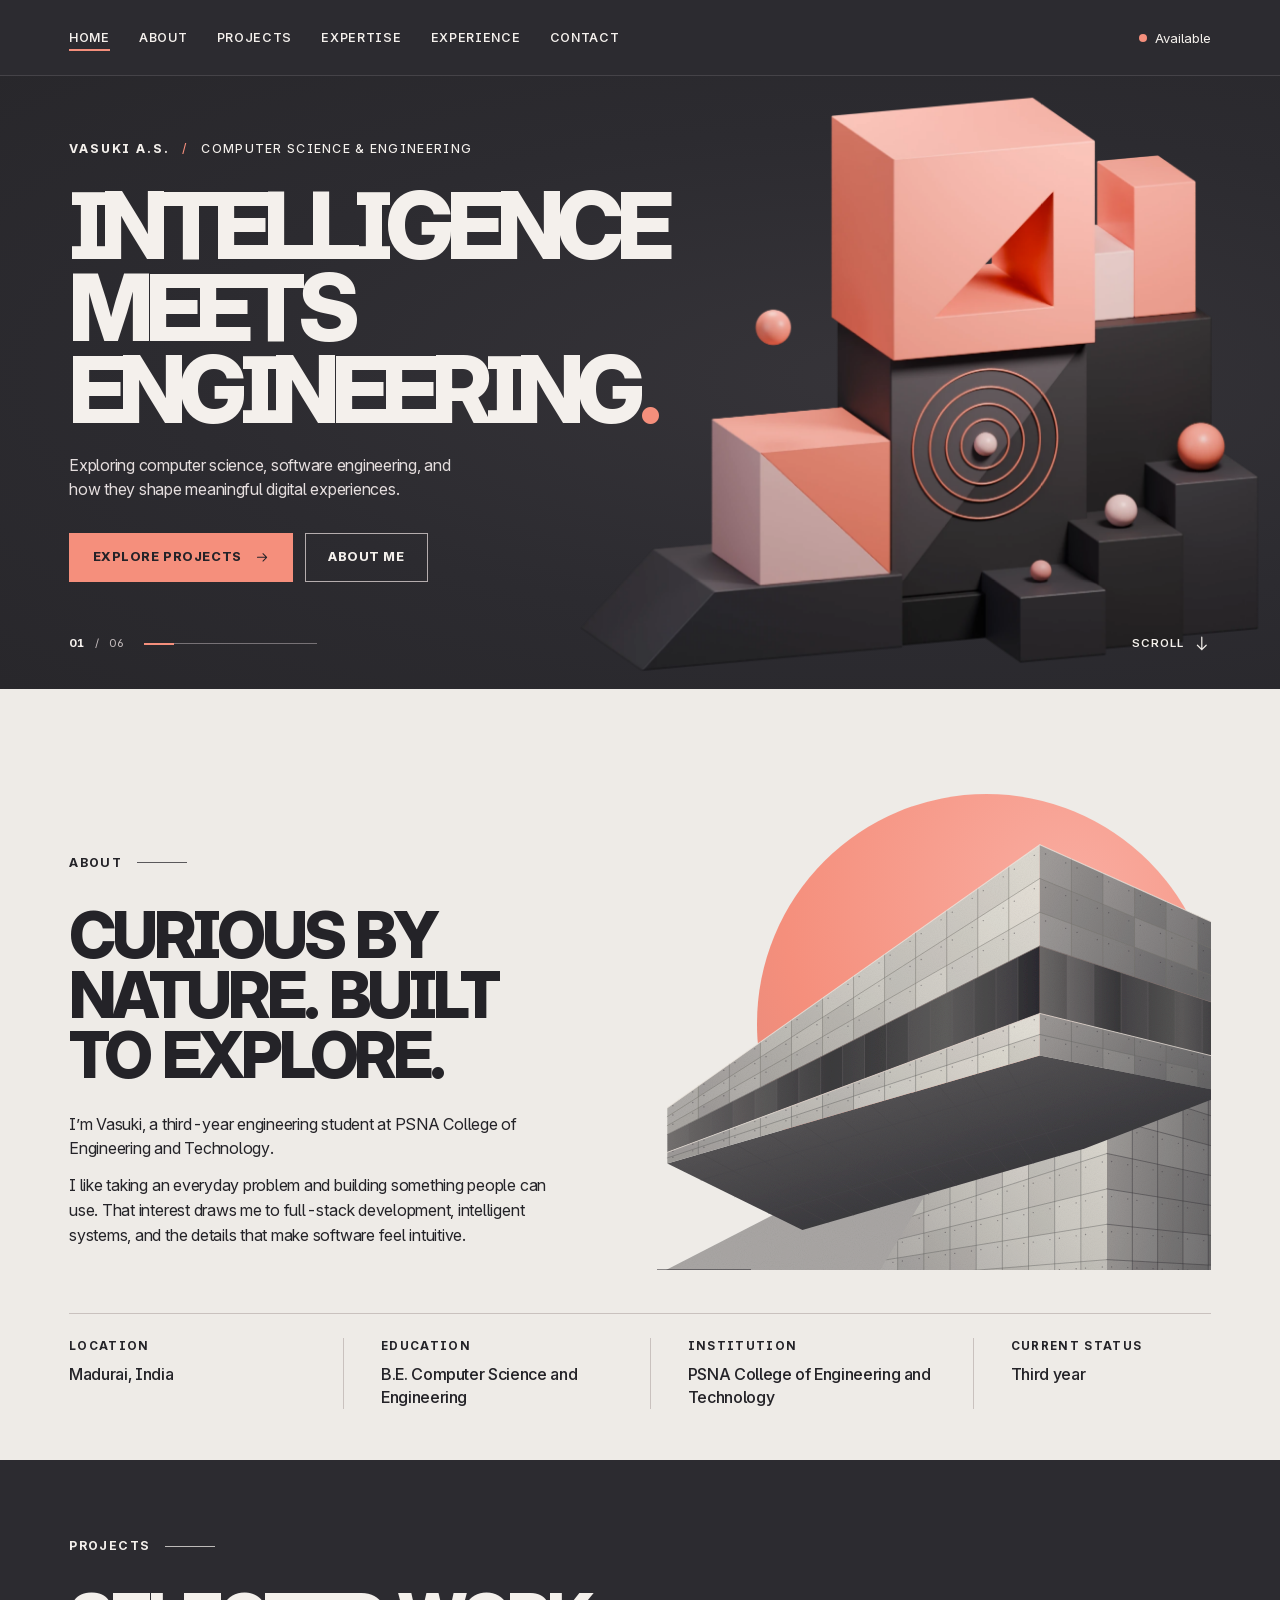
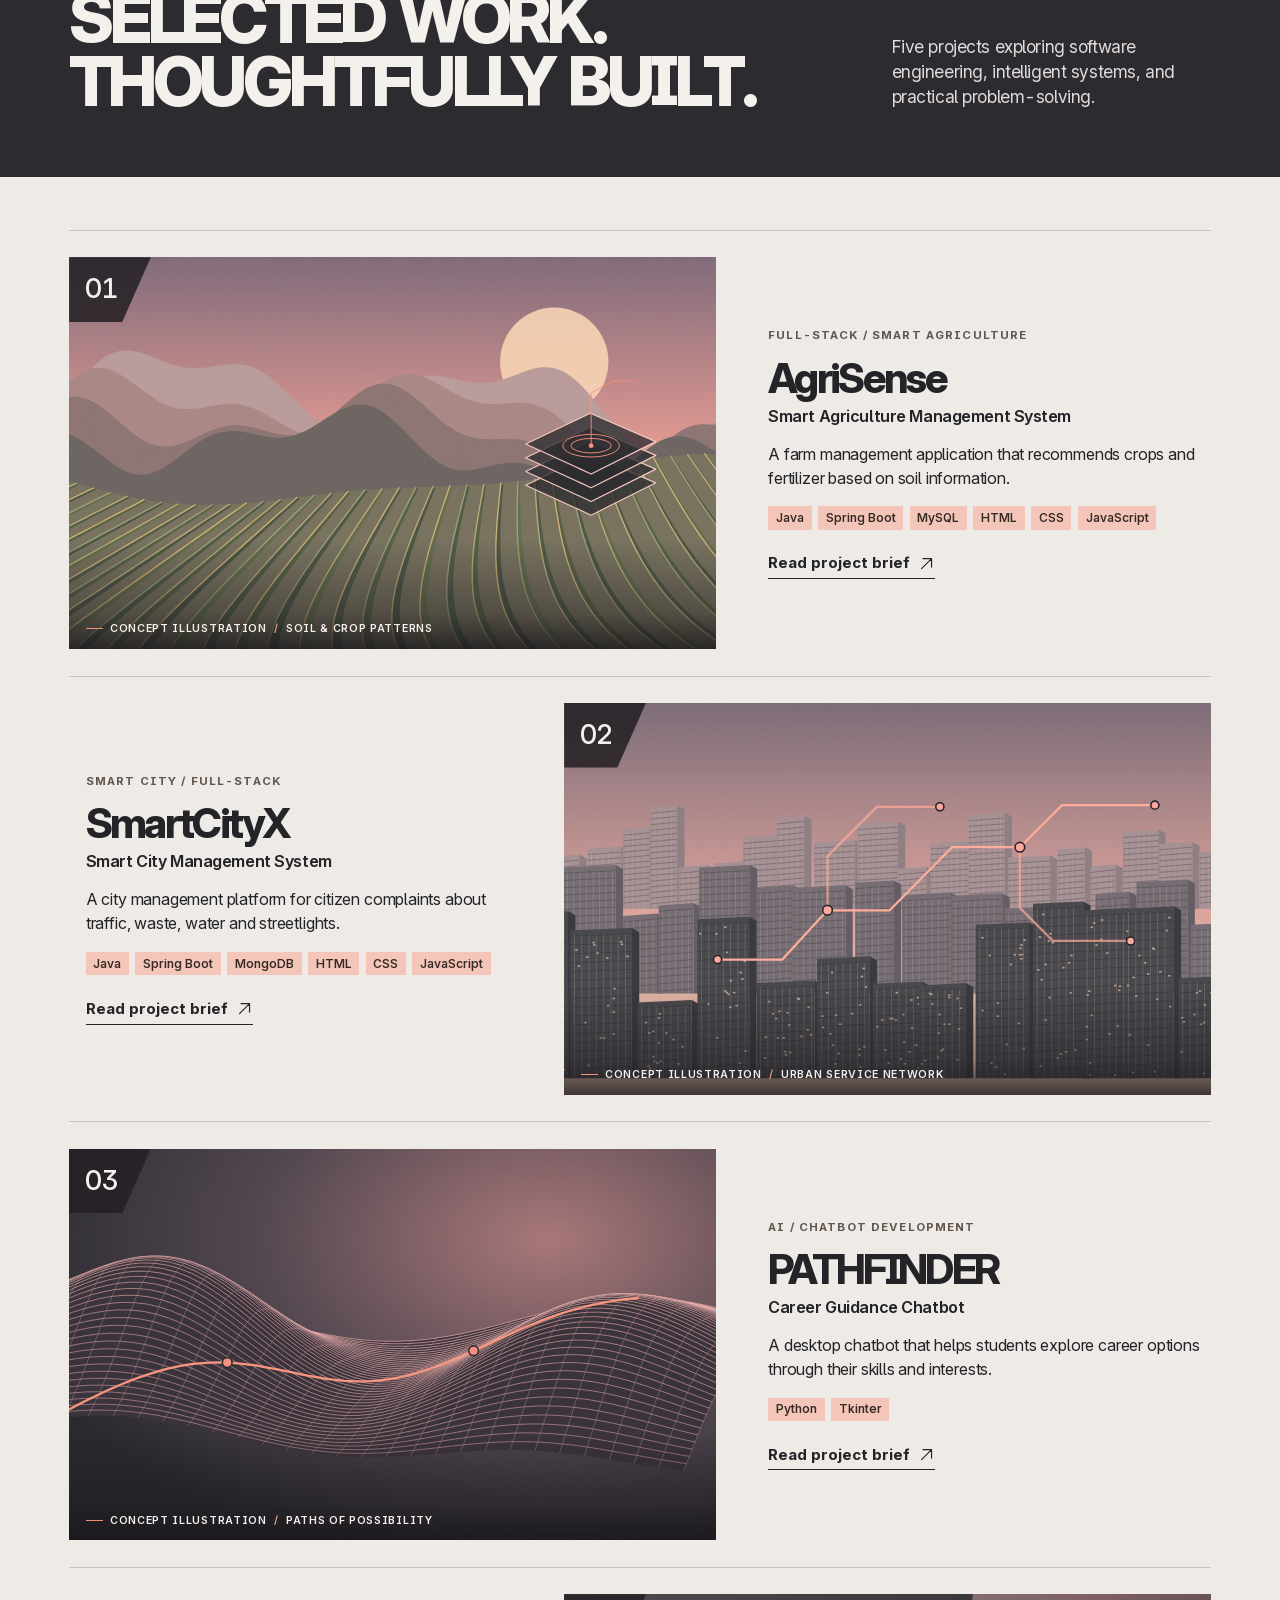
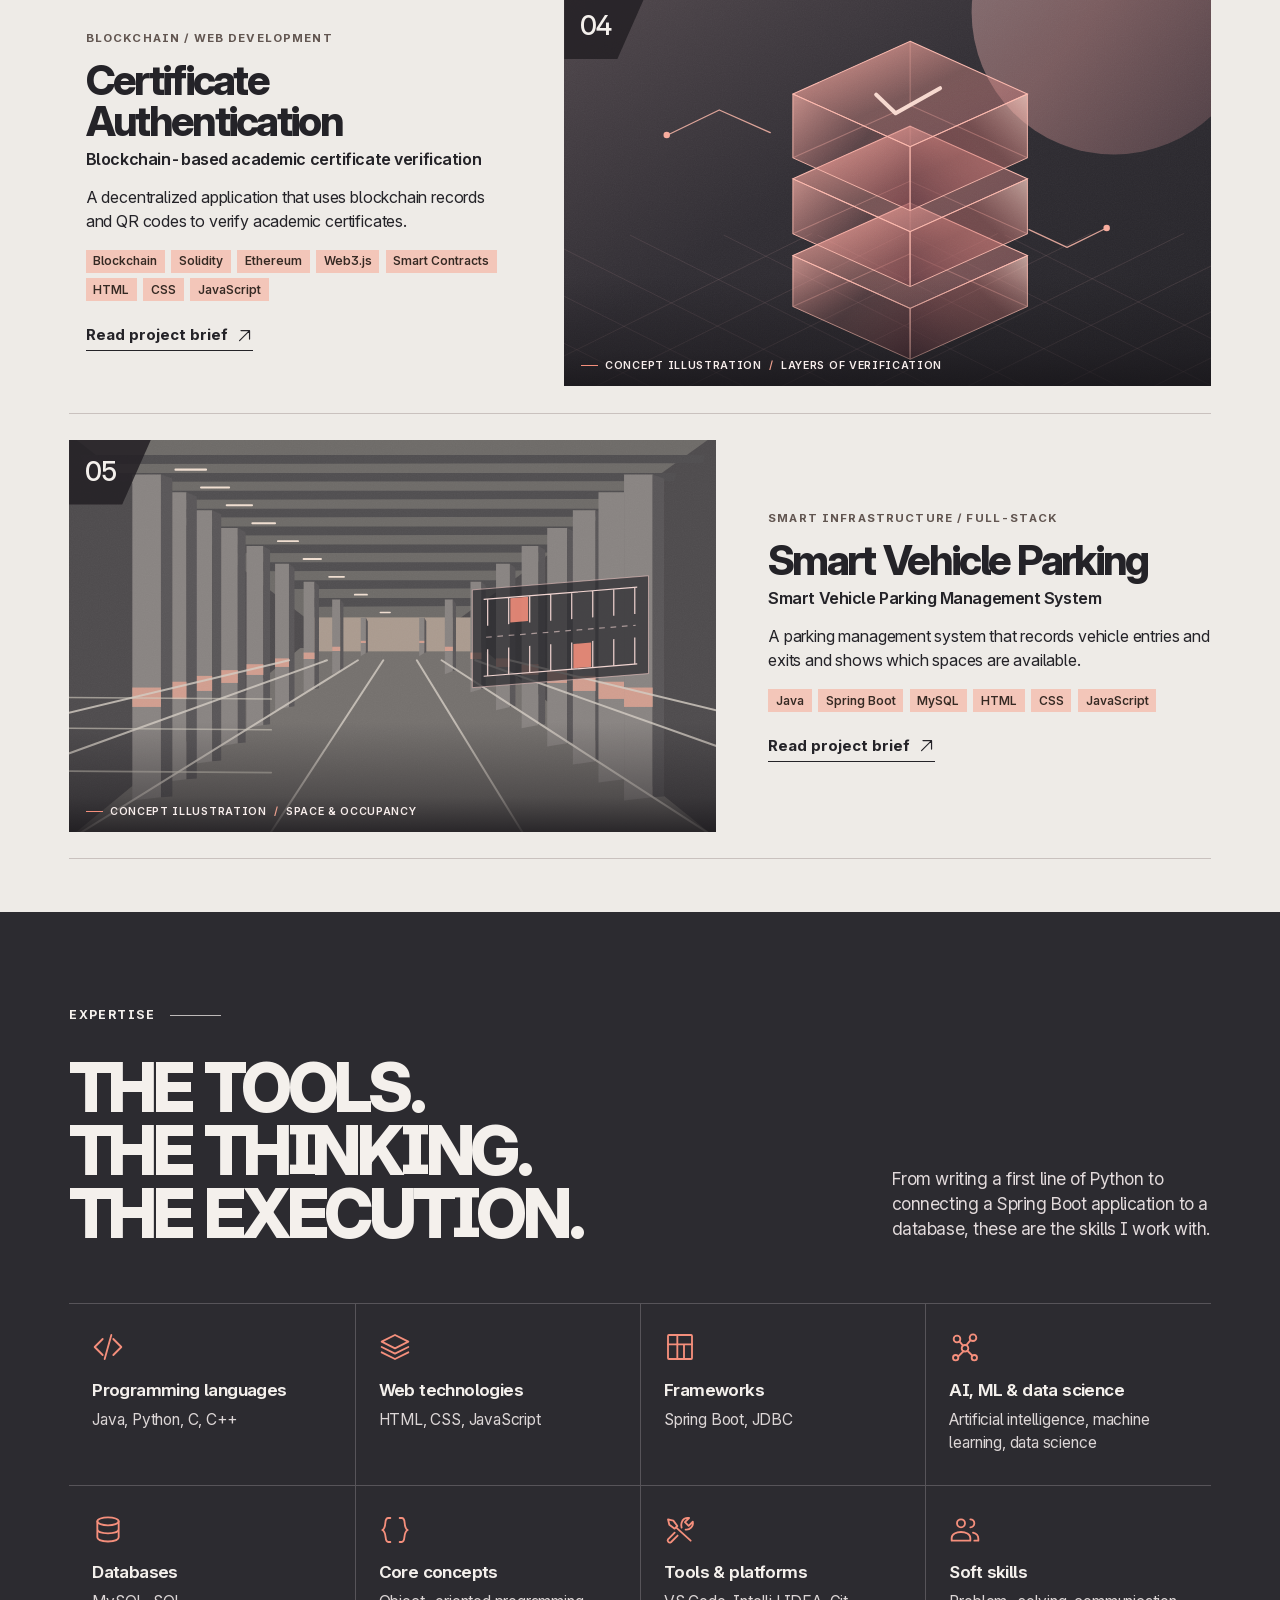
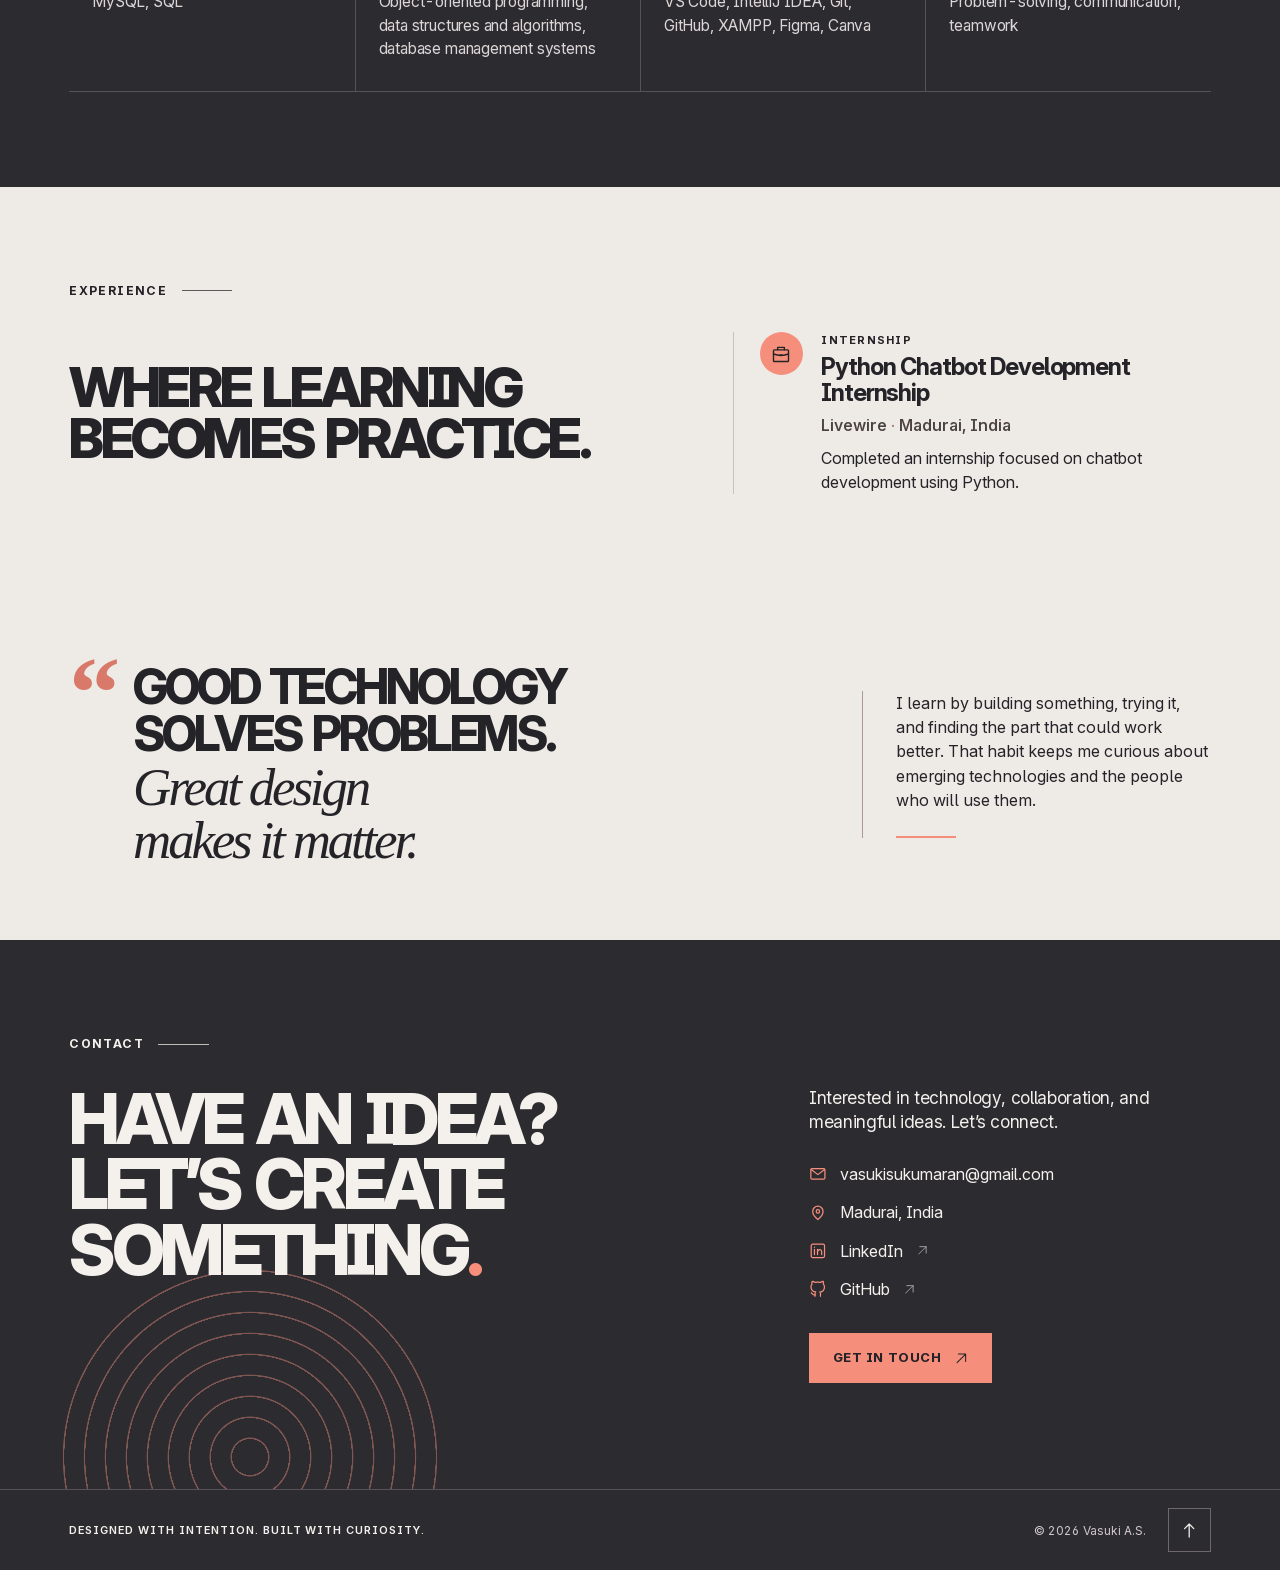
==== commit 8a76d28b: "Add files via upload" ====
--- a/vasuki-portfolio/index.html
+++ b/vasuki-portfolio/index.html
@@ -51,7 +51,7 @@
         <p class="kicker">About</p>
         <h2 class="display section-title" id="about-title" data-reveal>Curious by<br>nature. Built<br>to explore.</h2>
         <div class="bio">
-          <p>I’m Vasuki, a third-year engineering student at PSNA College of Engineering and Technology, specializing in artificial intelligence and machine learning.</p>
+          <p>I’m Vasuki, a third-year engineering student at PSNA College of Engineering and Technology.</p>
           <p>I like taking an everyday problem and building something people can use. That interest draws me to full-stack development, intelligent systems, and the details that make software feel intuitive.</p>
         </div>
       </div>
@@ -224,41 +224,6 @@
     </div>
   </div>
 </section>
-<section class="section exploration dark" aria-labelledby="explore-title" data-nav="experience">
-  <div class="wrap"><p class="kicker">Visual explorations</p>
-    <div class="section-heading"><h2 class="display section-title" id="explore-title" data-reveal>Beyond the<br>defined.</h2>
-    <p>Three visual studies in volume, repetition, and light. A space to play with the forms that run through this portfolio.</p></div>
-    <div class="studies">
-      <figure class="study">
-        <a class="study-open" href="assets/study-volume.svg" data-study="0" aria-label="Enlarge the Stacked volume study" aria-haspopup="dialog">
-          <img src="assets/study-volume.svg" alt="Translucent cubes study how one surface changes the colour of the next." width="800" height="500" loading="lazy" decoding="async">
-          <span class="study-expand"><svg class="icon " viewBox="0 0 24 24" fill="none" stroke="currentColor" stroke-width="1.65" stroke-linejoin="round" stroke-linecap="round" aria-hidden="true" focusable="false"><path d="M14 4h6v6M4 14v6h6M20 4l-7 7M4 20l7-7"/></svg></span>
-        </a>
-        <figcaption>Stacked volume</figcaption><p class="sr-only study-description">Translucent cubes study how one surface changes the colour of the next.</p>
-      </figure>
-      <figure class="study">
-        <a class="study-open" href="assets/study-wave.svg" data-study="1" aria-label="Enlarge the Wave field study" aria-haspopup="dialog">
-          <img src="assets/study-wave.svg" alt="A grid of fine lines bends across a continuous surface." width="800" height="500" loading="lazy" decoding="async">
-          <span class="study-expand"><svg class="icon " viewBox="0 0 24 24" fill="none" stroke="currentColor" stroke-width="1.65" stroke-linejoin="round" stroke-linecap="round" aria-hidden="true" focusable="false"><path d="M14 4h6v6M4 14v6h6M20 4l-7 7M4 20l7-7"/></svg></span>
-        </a>
-        <figcaption>Wave field</figcaption><p class="sr-only study-description">A grid of fine lines bends across a continuous surface.</p>
-      </figure>
-      <figure class="study">
-        <a class="study-open" href="assets/study-steps.svg" data-study="2" aria-label="Enlarge the Stepped light study" aria-haspopup="dialog">
-          <img src="assets/study-steps.svg" alt="A staircase turns a single light source into bands of coral, blush and graphite." width="800" height="500" loading="lazy" decoding="async">
-          <span class="study-expand"><svg class="icon " viewBox="0 0 24 24" fill="none" stroke="currentColor" stroke-width="1.65" stroke-linejoin="round" stroke-linecap="round" aria-hidden="true" focusable="false"><path d="M14 4h6v6M4 14v6h6M20 4l-7 7M4 20l7-7"/></svg></span>
-        </a>
-        <figcaption>Stepped light</figcaption><p class="sr-only study-description">A staircase turns a single light source into bands of coral, blush and graphite.</p>
-      </figure></div>
-  </div>
-</section>
-<dialog class="study-dialog" id="study-dialog" aria-labelledby="study-dialog-title">
-  <div class="dialog-bar"><p class="eyebrow">Visual exploration</p><button class="dialog-close" type="button" aria-label="Close enlarged study"><svg class="icon " viewBox="0 0 24 24" fill="none" stroke="currentColor" stroke-width="1.65" stroke-linejoin="round" stroke-linecap="round" aria-hidden="true" focusable="false"><path d="m5 5 14 14M19 5 5 19"/></svg></button></div>
-  <img class="dialog-image" src="assets/study-volume.svg" alt="" width="800" height="500" loading="lazy">
-  <div class="dialog-copy"><div><h2 id="study-dialog-title"></h2><p class="dialog-description"></p></div>
-    <div class="dialog-controls"><button type="button" class="prev-study" aria-label="Previous study"><svg class="icon " viewBox="0 0 24 24" fill="none" stroke="currentColor" stroke-width="1.65" stroke-linejoin="round" stroke-linecap="round" aria-hidden="true" focusable="false"><path d="M20 12H4m6-6-6 6 6 6"/></svg></button><button type="button" class="next-study" aria-label="Next study"><svg class="icon " viewBox="0 0 24 24" fill="none" stroke="currentColor" stroke-width="1.65" stroke-linejoin="round" stroke-linecap="round" aria-hidden="true" focusable="false"><path d="M4 12h15m-6-6 6 6-6 6"/></svg></button></div>
-  </div>
-</dialog>
 <section class="philosophy paper" data-nav="experience" aria-label="Personal philosophy">
   <div class="wrap quote-grid">
     <blockquote><span class="quote-mark" aria-hidden="true">“</span><p>Good technology<br>solves problems.<br><em>Great design<br>makes it matter.</em></p></blockquote>
--- a/vasuki-portfolio/site.css
+++ b/vasuki-portfolio/site.css
@@ -181,29 +181,7 @@
 .org span { color: #9b695d; }
 .internship p:last-child { margin-top: .7rem; line-height: 1.5; max-width: 28rem; }
 
-/* Visual studies and closing statement */
-.exploration { padding-block: clamp(3.7rem, 5.7vw, 6.5rem); }
-.studies { margin-top: 2.1rem; display: grid; grid-template-columns: repeat(3, minmax(0, 1fr)); gap: clamp(.75rem, 1.5vw, 1.8rem); }
-.study { min-width: 0; }
-.study-open { display: block; position: relative; width: 100%; aspect-ratio: 1.6; line-height: 0; border: 1px solid #69636a; background: #332f35; padding: 0; overflow: hidden; cursor: zoom-in; }
-.study-open img { width: 100%; height: 100%; object-fit: cover; transition: transform .6s var(--ease); }
-.study-open:hover img { transform: scale(1.045); }
-.study-expand { position: absolute; right: .65rem; bottom: .65rem; width: 1.8rem; height: 1.8rem; display: grid; place-items: center; background: #2c2b30db; color: #f7eae8; }
-.study-expand .icon { width: .9rem; height: .9rem; }
-.study figcaption { margin-top: .66rem; letter-spacing: .025em; font-size: .87rem; }
-.study-dialog { max-width: min(59rem, calc(100vw - 2rem)); width: 100%; max-height: 92svh; padding: 0; background: var(--charcoal); color: var(--light); border: 1px solid #898086; box-shadow: 0 2rem 6rem #15121865; }
-.study-dialog::backdrop { background: #1c191ee0; }
-.dialog-bar, .dialog-copy { padding: .6rem 1.25rem; display: flex; align-items: center; justify-content: space-between; gap: 1rem; }
-.dialog-bar { border-bottom: 1px solid var(--dark-rule); }
-.dialog-close, .dialog-controls button { width: 2.75rem; height: 2.75rem; display: grid; place-items: center; background: transparent; color: var(--light); border: 1px solid #777077; }
-.dialog-close { border: 0; }
-.dialog-close:hover, .dialog-controls button:hover { background: var(--graphite); }
-.dialog-image { width: 100%; height: auto; max-height: 60svh; object-fit: contain; background: #302d33; }
-.dialog-copy { padding-block: 1rem; }
-.dialog-copy h2 { font-size: 1.35rem; letter-spacing: -.04em; }
-.dialog-copy p { color: #ddd1d3; font-size: 1rem; line-height: 1.42; margin-top: .3rem; }
-.dialog-controls { display: flex; gap: .35rem; }
-body.dialog-active { overflow: hidden; }
+/* Closing statement */
 .philosophy { padding-block: clamp(3rem, 5.8vw, 6.5rem); overflow: hidden; }
 .quote-grid { display: grid; grid-template-columns: minmax(0, 1.55fr) minmax(0, .76fr); gap: clamp(2.4rem, 6.4vw, 7.5rem); align-items: center; }
 .quote-grid blockquote { position: relative; padding-left: clamp(2.8rem, 5vw, 5.7rem); }
@@ -390,12 +368,6 @@
   .internship { border-left: 0; padding-left: 0; gap: .85rem; }
   .internship-row .section-title { font-size: clamp(2.4rem, 8.8vw, 3.8rem); }
   .subheading { font-size: clamp(2rem, 7.2vw, 3rem); }
-  .studies { grid-template-columns: 1fr 1fr; gap: 1.1rem .65rem; margin-top: 1.5rem; }
-  .study:first-child { grid-column: 1 / -1; }
-  .study:first-child .study-open { aspect-ratio: 2; }
-  .study-open { aspect-ratio: 1.3; }
-  .study figcaption { margin-top: .4rem; font-size: .8rem; }
-  .study-expand { right: .35rem; bottom: .35rem; }
   .quote-grid { gap: 1.55rem; }
   .quote-grid blockquote { padding-left: 2.5rem; }
   .quote-grid blockquote p { font-size: clamp(1.95rem, 7.5vw, 3.25rem); }
@@ -419,8 +391,6 @@
   .project-access { flex-direction: column; gap: .65rem; }
   .case-navigation { align-items: start; flex-direction: column; padding-top: 1.65rem; }
   .next-project { text-align: left; }
-  .dialog-copy { align-items: start; padding-inline: .8rem; }
-  .dialog-bar { padding-inline: .8rem; }
 }
 
 @media (max-width: 23rem) {
